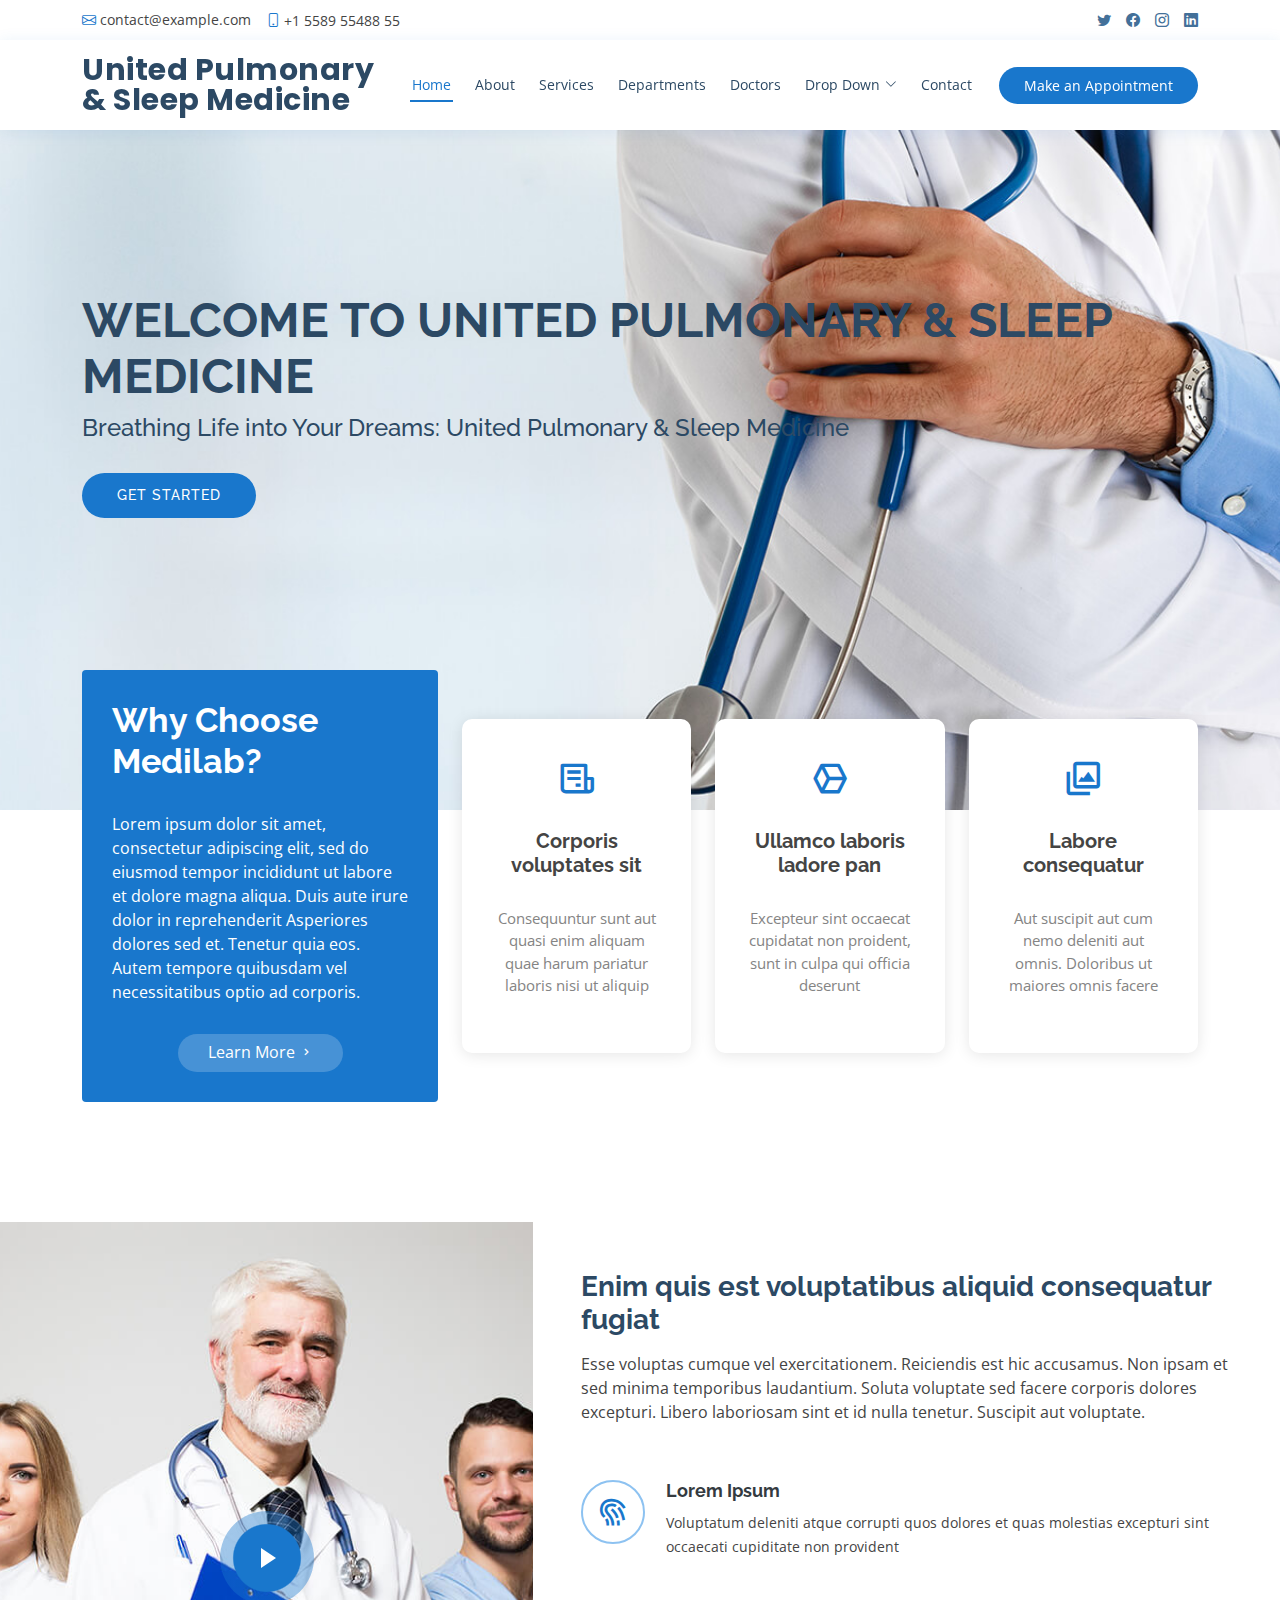
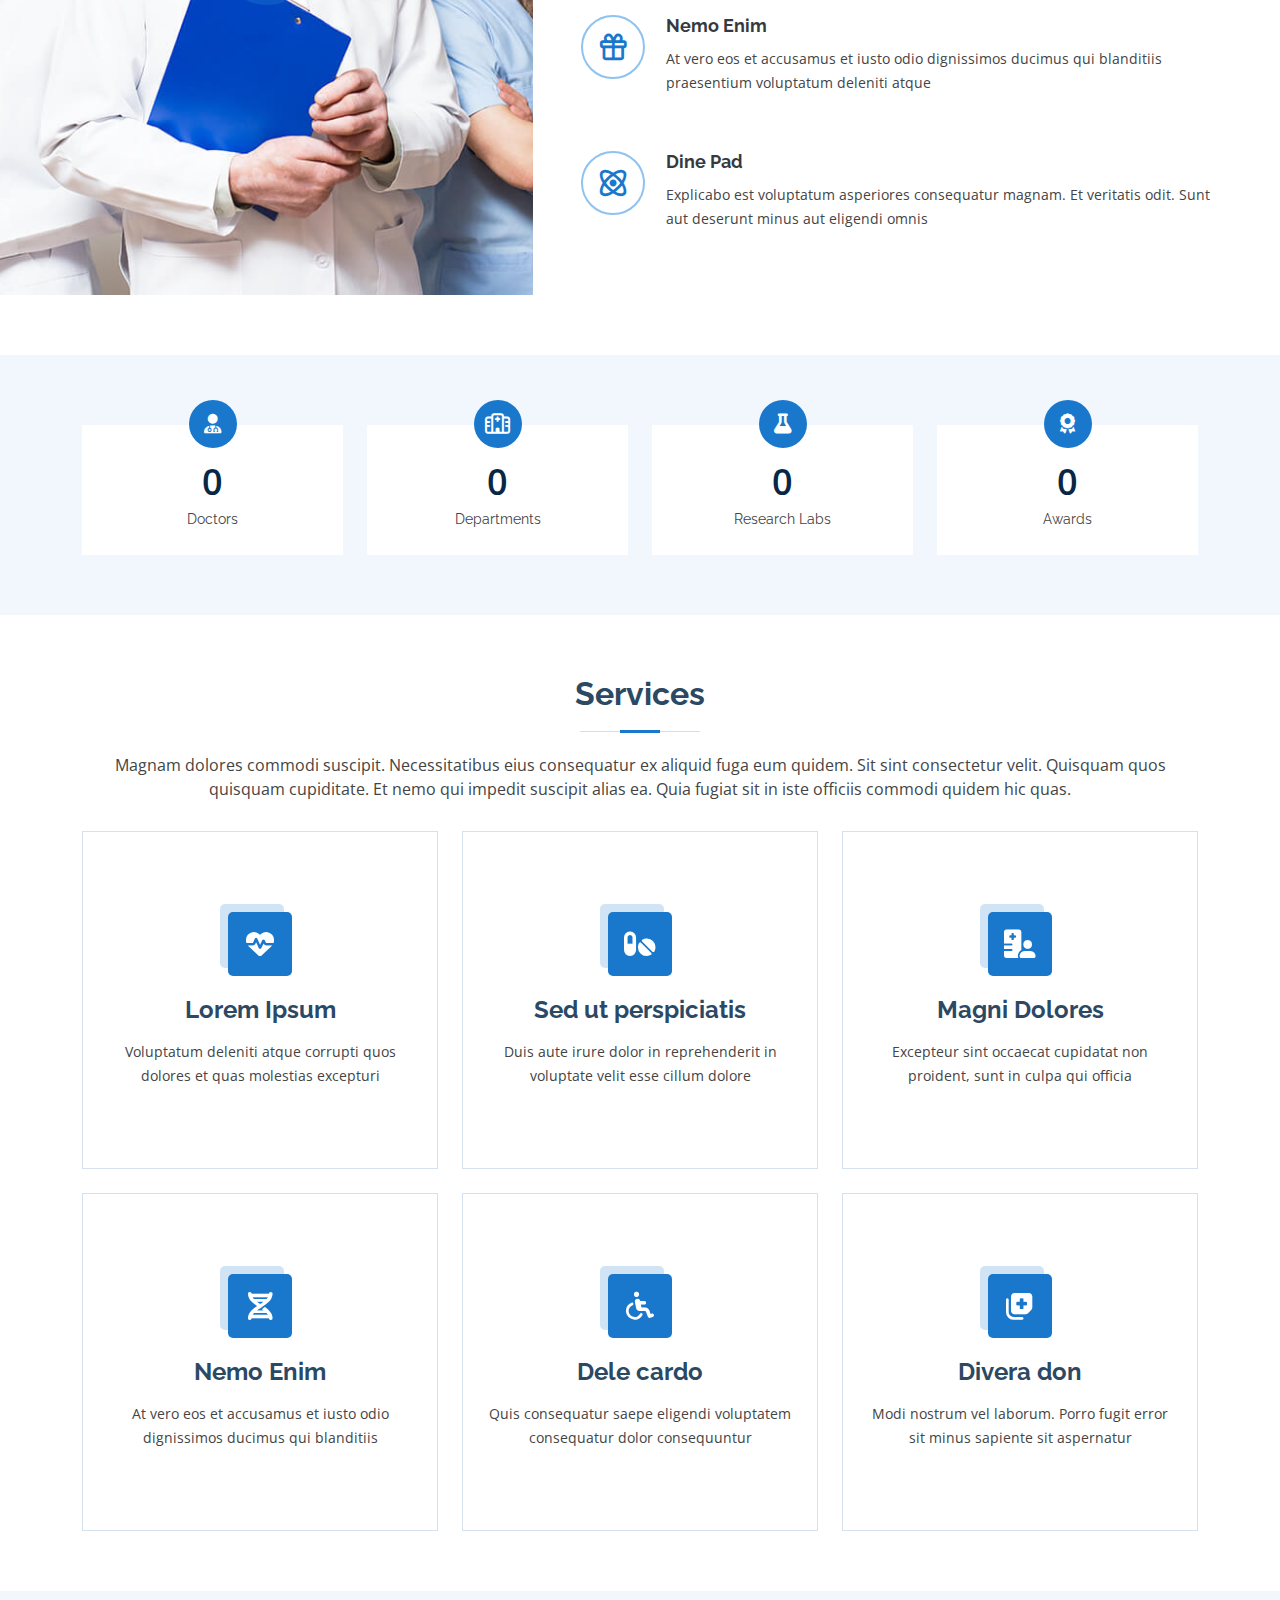
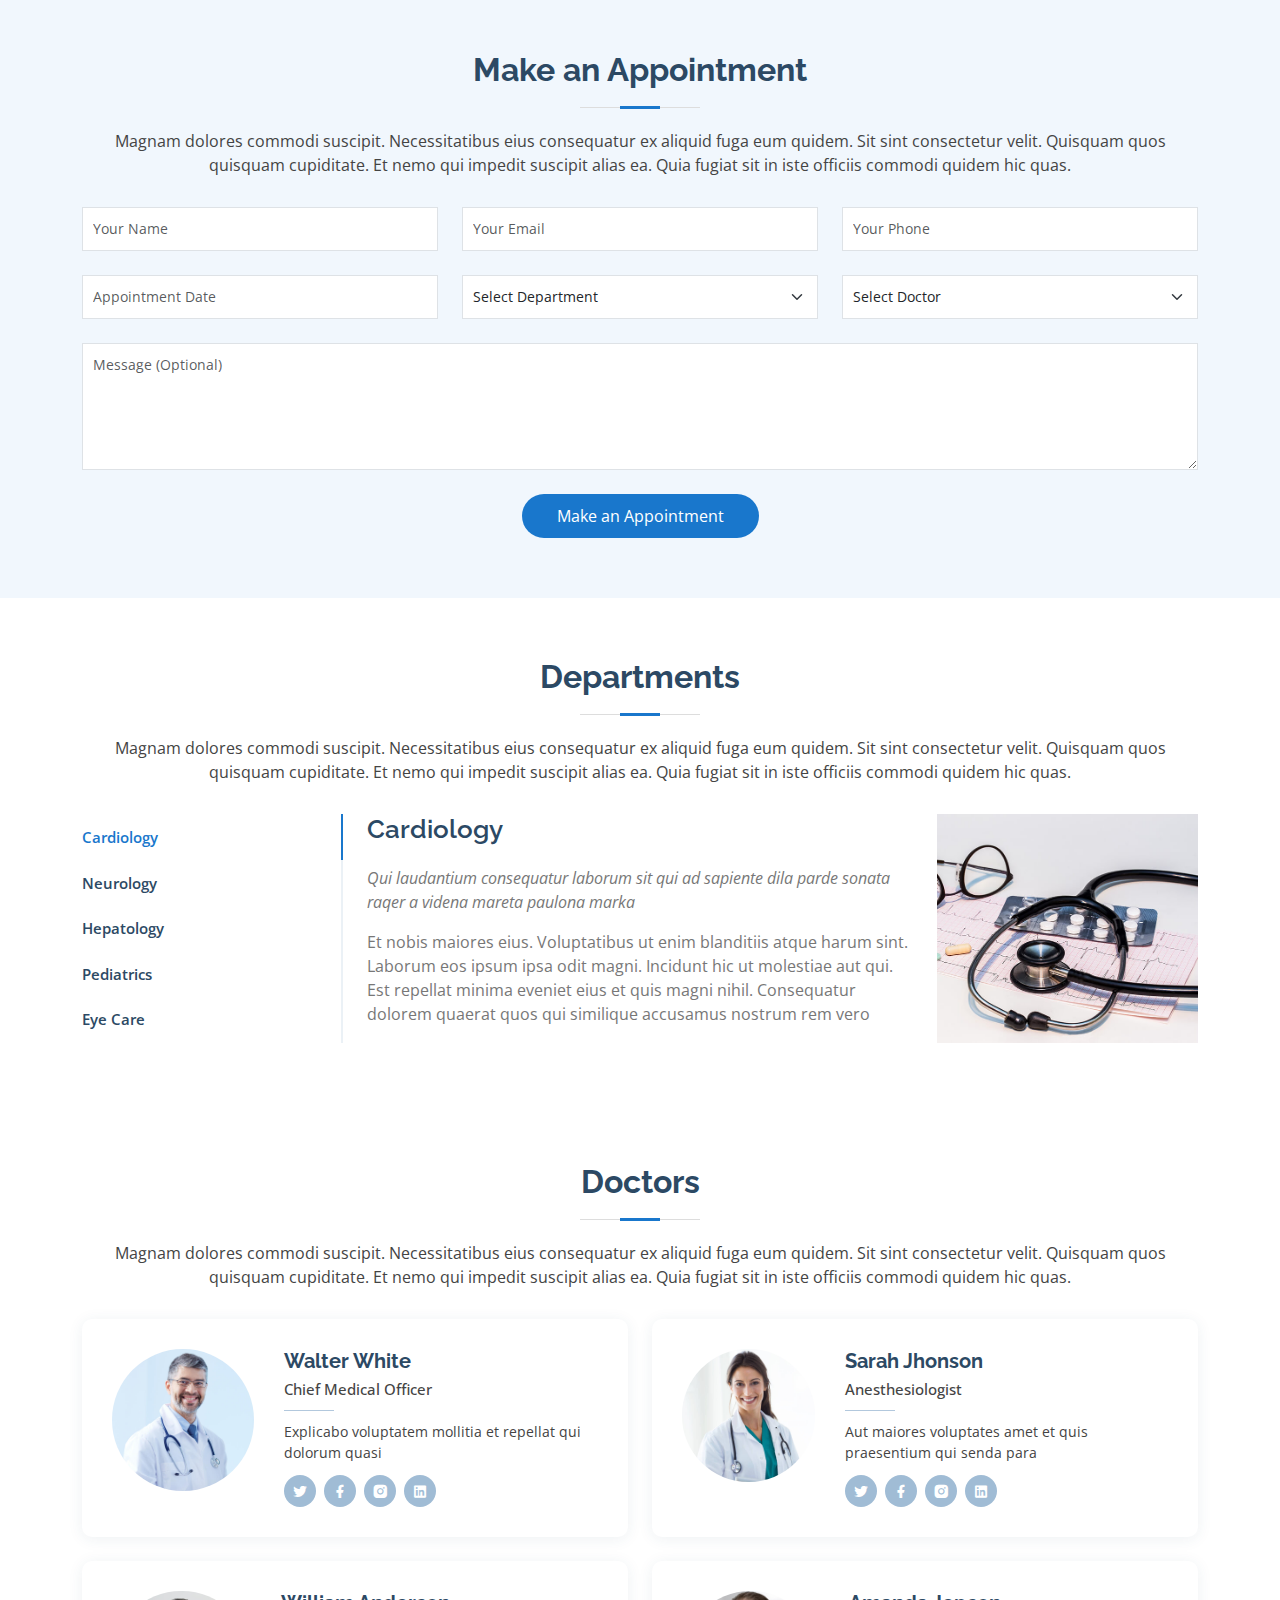
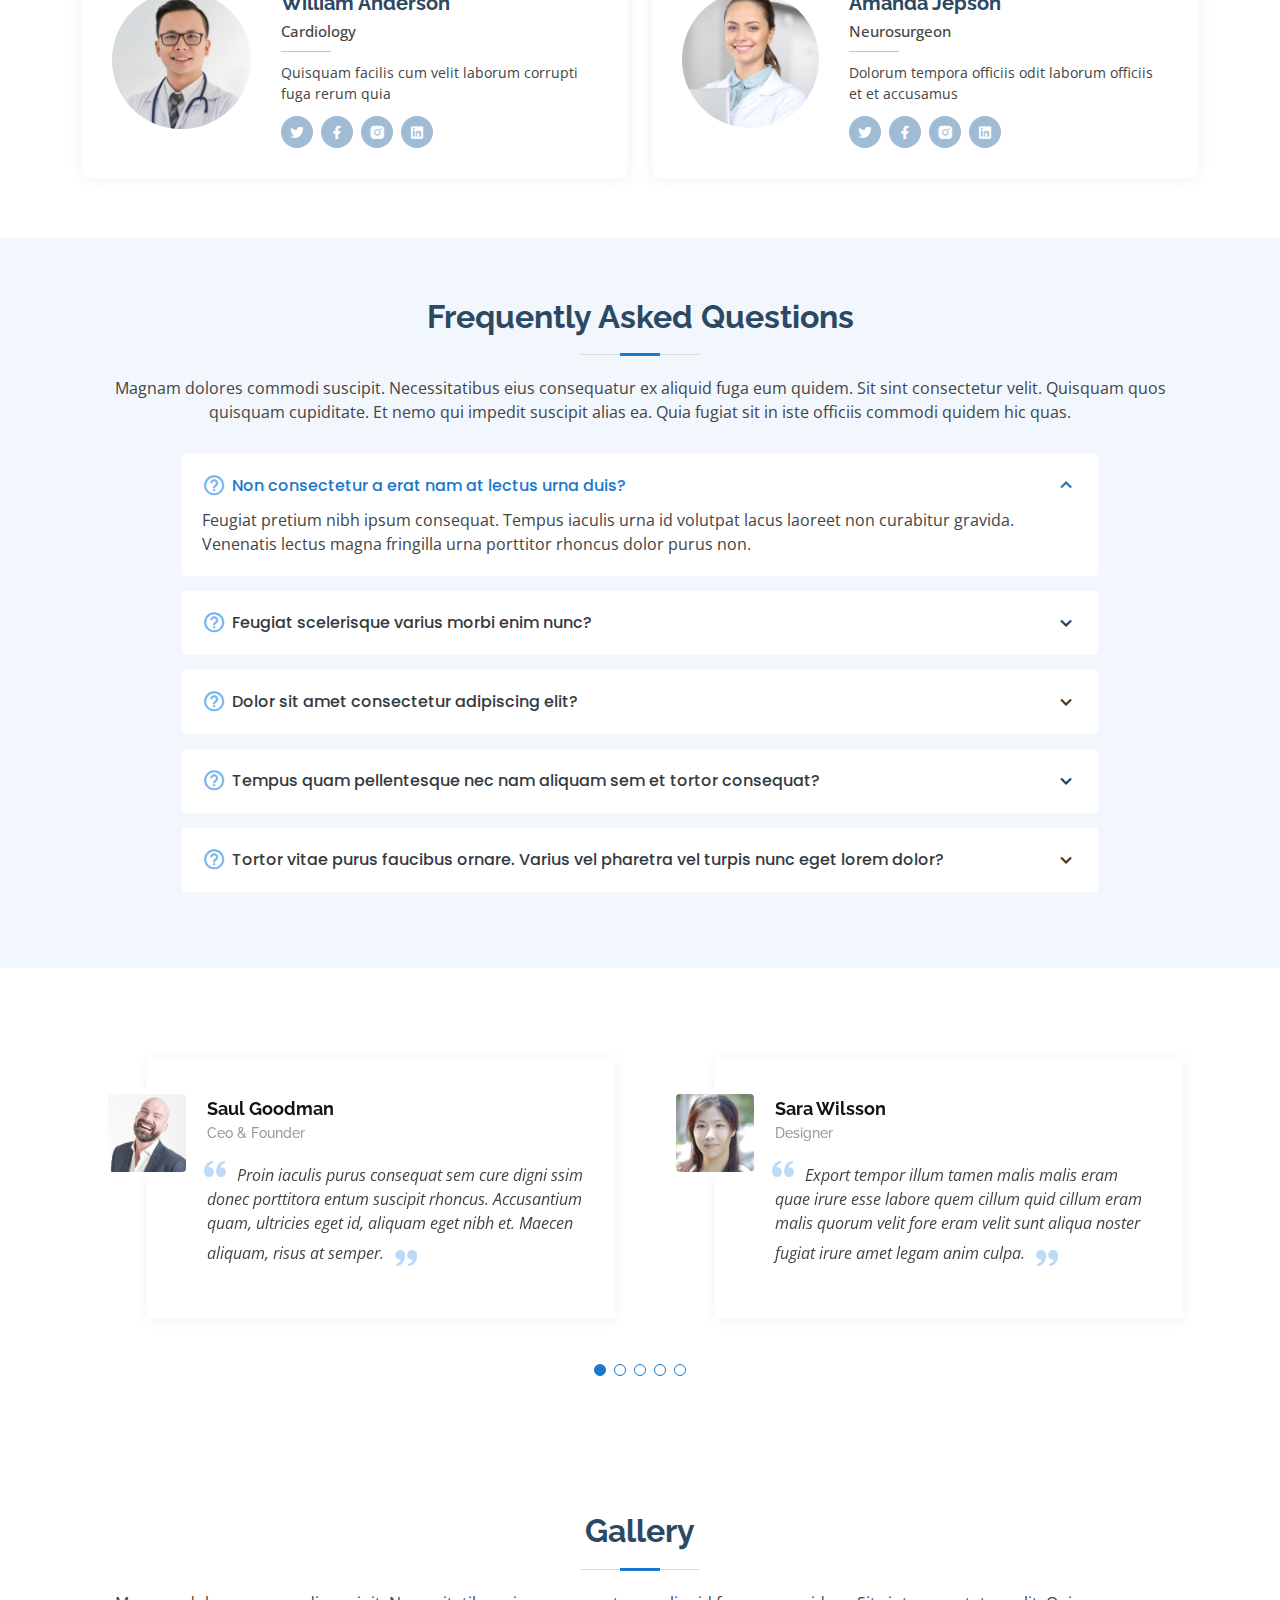
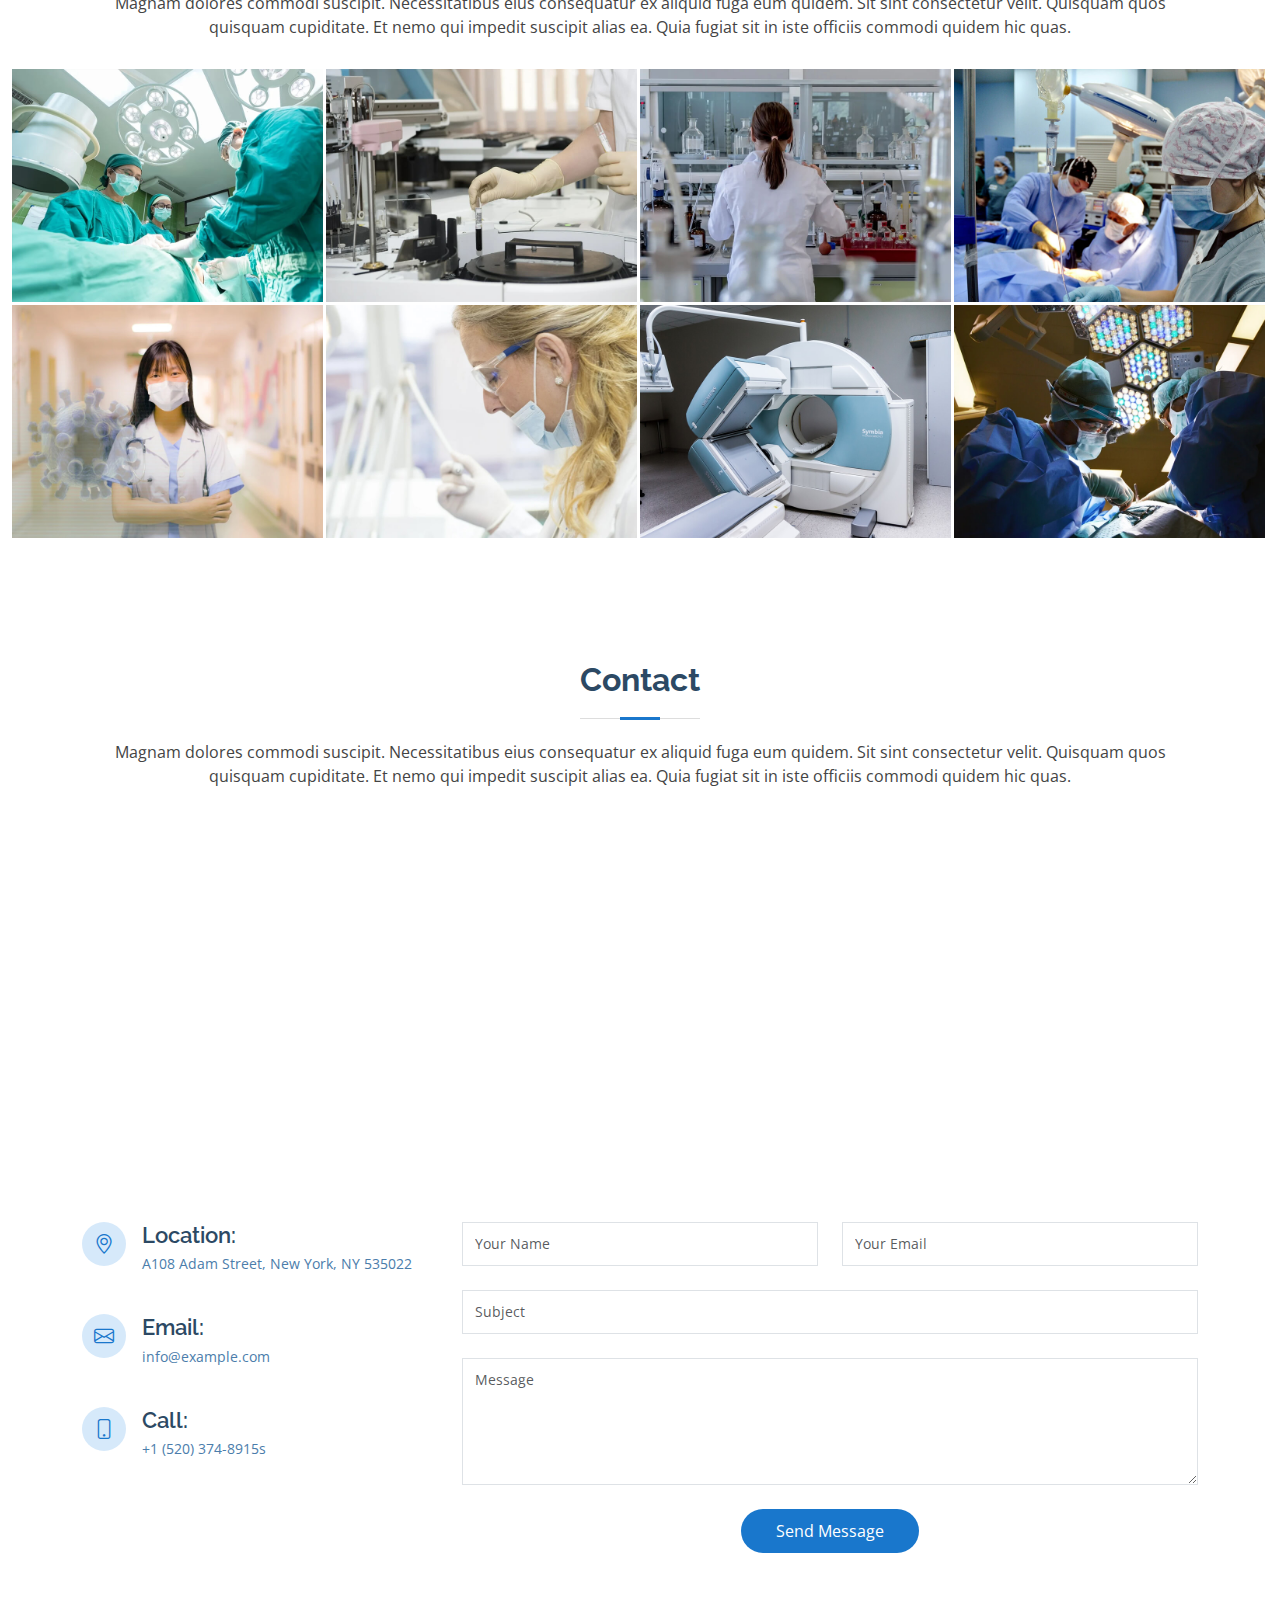
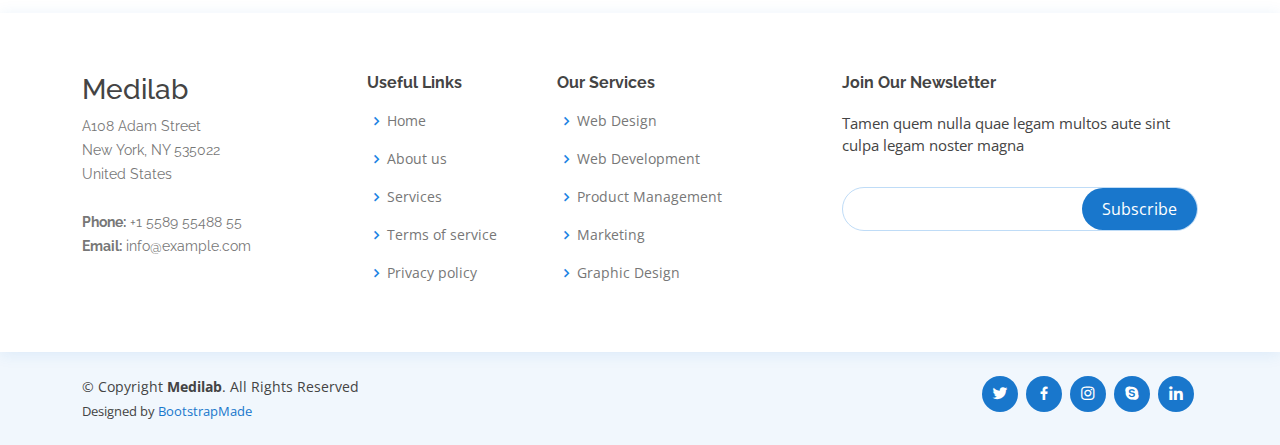
==== index.html @ 6e031cba "Update index.html" ====
<!DOCTYPE html>
<html lang="en">

<head>
  <meta charset="utf-8">
  <meta content="width=device-width, initial-scale=1.0" name="viewport">

  <title>Medilab Bootstrap Template - Index</title>
  <meta content="" name="description">
  <meta content="" name="keywords">

  <!-- Favicons -->
  <link href="assets/img/favicon.png" rel="icon">
  <link href="assets/img/apple-touch-icon.png" rel="apple-touch-icon">

  <!-- Google Fonts -->
  <link href="https://fonts.googleapis.com/css?family=Open+Sans:300,300i,400,400i,600,600i,700,700i|Raleway:300,300i,400,400i,500,500i,600,600i,700,700i|Poppins:300,300i,400,400i,500,500i,600,600i,700,700i" rel="stylesheet">

  <!-- Vendor CSS Files -->
  <link href="assets/vendor/fontawesome-free/css/all.min.css" rel="stylesheet">
  <link href="assets/vendor/animate.css/animate.min.css" rel="stylesheet">
  <link href="assets/vendor/bootstrap/css/bootstrap.min.css" rel="stylesheet">
  <link href="assets/vendor/bootstrap-icons/bootstrap-icons.css" rel="stylesheet">
  <link href="assets/vendor/boxicons/css/boxicons.min.css" rel="stylesheet">
  <link href="assets/vendor/glightbox/css/glightbox.min.css" rel="stylesheet">
  <link href="assets/vendor/remixicon/remixicon.css" rel="stylesheet">
  <link href="assets/vendor/swiper/swiper-bundle.min.css" rel="stylesheet">

  <!-- Template Main CSS File -->
  <link href="assets/css/style.css" rel="stylesheet">

  <!-- =======================================================
  * Template Name: Medilab
  * Updated: Jun 23 2023 with Bootstrap v5.3.0
  * Template URL: https://bootstrapmade.com/medilab-free-medical-bootstrap-theme/
  * Author: BootstrapMade.com
  * License: https://bootstrapmade.com/license/
  ======================================================== -->
</head>

<body>

  <!-- ======= Top Bar ======= -->
  <div id="topbar" class="d-flex align-items-center fixed-top">
    <div class="container d-flex justify-content-between">
      <div class="contact-info d-flex align-items-center">
        <i class="bi bi-envelope"></i> <a href="mailto:contact@example.com">contact@example.com</a>
        <i class="bi bi-phone"></i> +1 5589 55488 55
      </div>
      <div class="d-none d-lg-flex social-links align-items-center">
        <a href="#" class="twitter"><i class="bi bi-twitter"></i></a>
        <a href="#" class="facebook"><i class="bi bi-facebook"></i></a>
        <a href="#" class="instagram"><i class="bi bi-instagram"></i></a>
        <a href="#" class="linkedin"><i class="bi bi-linkedin"></i></i></a>
      </div>
    </div>
  </div>

  <!-- ======= Header ======= -->
  <header id="header" class="fixed-top">
    <div class="container d-flex align-items-center">

      <h1 class="logo me-auto"><a href="index.html">United Pulmonary & Sleep Medicine</a></h1>
      <!-- Uncomment below if you prefer to use an image logo -->
      <!-- <a href="index.html" class="logo me-auto"><img src="assets/img/logo.png" alt="" class="img-fluid"></a>-->

      <nav id="navbar" class="navbar order-last order-lg-0">
        <ul>
          <li><a class="nav-link scrollto active" href="#hero">Home</a></li>
          <li><a class="nav-link scrollto" href="#about">About</a></li>
          <li><a class="nav-link scrollto" href="#services">Services</a></li>
          <li><a class="nav-link scrollto" href="#departments">Departments</a></li>
          <li><a class="nav-link scrollto" href="#doctors">Doctors</a></li>
          <li class="dropdown"><a href="#"><span>Drop Down</span> <i class="bi bi-chevron-down"></i></a>
            <ul>
              <li><a href="#">Drop Down 1</a></li>
              <li class="dropdown"><a href="#"><span>Deep Drop Down</span> <i class="bi bi-chevron-right"></i></a>
                <ul>
                  <li><a href="#">Deep Drop Down 1</a></li>
                  <li><a href="#">Deep Drop Down 2</a></li>
                  <li><a href="#">Deep Drop Down 3</a></li>
                  <li><a href="#">Deep Drop Down 4</a></li>
                  <li><a href="#">Deep Drop Down 5</a></li>
                </ul>
              </li>
              <li><a href="#">Drop Down 2</a></li>
              <li><a href="#">Drop Down 3</a></li>
              <li><a href="#">Drop Down 4</a></li>
            </ul>
          </li>
          <li><a class="nav-link scrollto" href="#contact">Contact</a></li>
        </ul>
        <i class="bi bi-list mobile-nav-toggle"></i>
      </nav><!-- .navbar -->

      <a href="#appointment" class="appointment-btn scrollto"><span class="d-none d-md-inline">Make an</span> Appointment</a>

    </div>
  </header><!-- End Header -->

  <!-- ======= Hero Section ======= -->
  <section id="hero" class="d-flex align-items-center">
    <div class="container">
      <h1>Welcome to United Pulmonary & Sleep Medicine</h1>
      <h2>Breathing Life into Your Dreams: United Pulmonary & Sleep Medicine</h2>
      <a href="#about" class="btn-get-started scrollto">Get Started</a>
    </div>
  </section><!-- End Hero -->

  <main id="main">

    <!-- ======= Why Us Section ======= -->
    <section id="why-us" class="why-us">
      <div class="container">

        <div class="row">
          <div class="col-lg-4 d-flex align-items-stretch">
            <div class="content">
              <h3>Why Choose Medilab?</h3>
              <p>
                Lorem ipsum dolor sit amet, consectetur adipiscing elit, sed do eiusmod tempor incididunt ut labore et dolore magna aliqua. Duis aute irure dolor in reprehenderit
                Asperiores dolores sed et. Tenetur quia eos. Autem tempore quibusdam vel necessitatibus optio ad corporis.
              </p>
              <div class="text-center">
                <a href="#" class="more-btn">Learn More <i class="bx bx-chevron-right"></i></a>
              </div>
            </div>
          </div>
          <div class="col-lg-8 d-flex align-items-stretch">
            <div class="icon-boxes d-flex flex-column justify-content-center">
              <div class="row">
                <div class="col-xl-4 d-flex align-items-stretch">
                  <div class="icon-box mt-4 mt-xl-0">
                    <i class="bx bx-receipt"></i>
                    <h4>Corporis voluptates sit</h4>
                    <p>Consequuntur sunt aut quasi enim aliquam quae harum pariatur laboris nisi ut aliquip</p>
                  </div>
                </div>
                <div class="col-xl-4 d-flex align-items-stretch">
                  <div class="icon-box mt-4 mt-xl-0">
                    <i class="bx bx-cube-alt"></i>
                    <h4>Ullamco laboris ladore pan</h4>
                    <p>Excepteur sint occaecat cupidatat non proident, sunt in culpa qui officia deserunt</p>
                  </div>
                </div>
                <div class="col-xl-4 d-flex align-items-stretch">
                  <div class="icon-box mt-4 mt-xl-0">
                    <i class="bx bx-images"></i>
                    <h4>Labore consequatur</h4>
                    <p>Aut suscipit aut cum nemo deleniti aut omnis. Doloribus ut maiores omnis facere</p>
                  </div>
                </div>
              </div>
            </div><!-- End .content-->
          </div>
        </div>

      </div>
    </section><!-- End Why Us Section -->

    <!-- ======= About Section ======= -->
    <section id="about" class="about">
      <div class="container-fluid">

        <div class="row">
          <div class="col-xl-5 col-lg-6 video-box d-flex justify-content-center align-items-stretch position-relative">
            <a href="https://www.youtube.com/watch?v=jDDaplaOz7Q" class="glightbox play-btn mb-4"></a>
          </div>

          <div class="col-xl-7 col-lg-6 icon-boxes d-flex flex-column align-items-stretch justify-content-center py-5 px-lg-5">
            <h3>Enim quis est voluptatibus aliquid consequatur fugiat</h3>
            <p>Esse voluptas cumque vel exercitationem. Reiciendis est hic accusamus. Non ipsam et sed minima temporibus laudantium. Soluta voluptate sed facere corporis dolores excepturi. Libero laboriosam sint et id nulla tenetur. Suscipit aut voluptate.</p>

            <div class="icon-box">
              <div class="icon"><i class="bx bx-fingerprint"></i></div>
              <h4 class="title"><a href="">Lorem Ipsum</a></h4>
              <p class="description">Voluptatum deleniti atque corrupti quos dolores et quas molestias excepturi sint occaecati cupiditate non provident</p>
            </div>

            <div class="icon-box">
              <div class="icon"><i class="bx bx-gift"></i></div>
              <h4 class="title"><a href="">Nemo Enim</a></h4>
              <p class="description">At vero eos et accusamus et iusto odio dignissimos ducimus qui blanditiis praesentium voluptatum deleniti atque</p>
            </div>

            <div class="icon-box">
              <div class="icon"><i class="bx bx-atom"></i></div>
              <h4 class="title"><a href="">Dine Pad</a></h4>
              <p class="description">Explicabo est voluptatum asperiores consequatur magnam. Et veritatis odit. Sunt aut deserunt minus aut eligendi omnis</p>
            </div>

          </div>
        </div>

      </div>
    </section><!-- End About Section -->

    <!-- ======= Counts Section ======= -->
    <section id="counts" class="counts">
      <div class="container">

        <div class="row">

          <div class="col-lg-3 col-md-6">
            <div class="count-box">
              <i class="fas fa-user-md"></i>
              <span data-purecounter-start="0" data-purecounter-end="85" data-purecounter-duration="1" class="purecounter"></span>
              <p>Doctors</p>
            </div>
          </div>

          <div class="col-lg-3 col-md-6 mt-5 mt-md-0">
            <div class="count-box">
              <i class="far fa-hospital"></i>
              <span data-purecounter-start="0" data-purecounter-end="18" data-purecounter-duration="1" class="purecounter"></span>
              <p>Departments</p>
            </div>
          </div>

          <div class="col-lg-3 col-md-6 mt-5 mt-lg-0">
            <div class="count-box">
              <i class="fas fa-flask"></i>
              <span data-purecounter-start="0" data-purecounter-end="12" data-purecounter-duration="1" class="purecounter"></span>
              <p>Research Labs</p>
            </div>
          </div>

          <div class="col-lg-3 col-md-6 mt-5 mt-lg-0">
            <div class="count-box">
              <i class="fas fa-award"></i>
              <span data-purecounter-start="0" data-purecounter-end="150" data-purecounter-duration="1" class="purecounter"></span>
              <p>Awards</p>
            </div>
          </div>

        </div>

      </div>
    </section><!-- End Counts Section -->

    <!-- ======= Services Section ======= -->
    <section id="services" class="services">
      <div class="container">

        <div class="section-title">
          <h2>Services</h2>
          <p>Magnam dolores commodi suscipit. Necessitatibus eius consequatur ex aliquid fuga eum quidem. Sit sint consectetur velit. Quisquam quos quisquam cupiditate. Et nemo qui impedit suscipit alias ea. Quia fugiat sit in iste officiis commodi quidem hic quas.</p>
        </div>

        <div class="row">
          <div class="col-lg-4 col-md-6 d-flex align-items-stretch">
            <div class="icon-box">
              <div class="icon"><i class="fas fa-heartbeat"></i></div>
              <h4><a href="">Lorem Ipsum</a></h4>
              <p>Voluptatum deleniti atque corrupti quos dolores et quas molestias excepturi</p>
            </div>
          </div>

          <div class="col-lg-4 col-md-6 d-flex align-items-stretch mt-4 mt-md-0">
            <div class="icon-box">
              <div class="icon"><i class="fas fa-pills"></i></div>
              <h4><a href="">Sed ut perspiciatis</a></h4>
              <p>Duis aute irure dolor in reprehenderit in voluptate velit esse cillum dolore</p>
            </div>
          </div>

          <div class="col-lg-4 col-md-6 d-flex align-items-stretch mt-4 mt-lg-0">
            <div class="icon-box">
              <div class="icon"><i class="fas fa-hospital-user"></i></div>
              <h4><a href="">Magni Dolores</a></h4>
              <p>Excepteur sint occaecat cupidatat non proident, sunt in culpa qui officia</p>
            </div>
          </div>

          <div class="col-lg-4 col-md-6 d-flex align-items-stretch mt-4">
            <div class="icon-box">
              <div class="icon"><i class="fas fa-dna"></i></div>
              <h4><a href="">Nemo Enim</a></h4>
              <p>At vero eos et accusamus et iusto odio dignissimos ducimus qui blanditiis</p>
            </div>
          </div>

          <div class="col-lg-4 col-md-6 d-flex align-items-stretch mt-4">
            <div class="icon-box">
              <div class="icon"><i class="fas fa-wheelchair"></i></div>
              <h4><a href="">Dele cardo</a></h4>
              <p>Quis consequatur saepe eligendi voluptatem consequatur dolor consequuntur</p>
            </div>
          </div>

          <div class="col-lg-4 col-md-6 d-flex align-items-stretch mt-4">
            <div class="icon-box">
              <div class="icon"><i class="fas fa-notes-medical"></i></div>
              <h4><a href="">Divera don</a></h4>
              <p>Modi nostrum vel laborum. Porro fugit error sit minus sapiente sit aspernatur</p>
            </div>
          </div>

        </div>

      </div>
    </section><!-- End Services Section -->

    <!-- ======= Appointment Section ======= -->
    <section id="appointment" class="appointment section-bg">
      <div class="container">

        <div class="section-title">
          <h2>Make an Appointment</h2>
          <p>Magnam dolores commodi suscipit. Necessitatibus eius consequatur ex aliquid fuga eum quidem. Sit sint consectetur velit. Quisquam quos quisquam cupiditate. Et nemo qui impedit suscipit alias ea. Quia fugiat sit in iste officiis commodi quidem hic quas.</p>
        </div>

        <form action="forms/appointment.php" method="post" role="form" class="php-email-form">
          <div class="row">
            <div class="col-md-4 form-group">
              <input type="text" name="name" class="form-control" id="name" placeholder="Your Name" data-rule="minlen:4" data-msg="Please enter at least 4 chars">
              <div class="validate"></div>
            </div>
            <div class="col-md-4 form-group mt-3 mt-md-0">
              <input type="email" class="form-control" name="email" id="email" placeholder="Your Email" data-rule="email" data-msg="Please enter a valid email">
              <div class="validate"></div>
            </div>
            <div class="col-md-4 form-group mt-3 mt-md-0">
              <input type="tel" class="form-control" name="phone" id="phone" placeholder="Your Phone" data-rule="minlen:4" data-msg="Please enter at least 4 chars">
              <div class="validate"></div>
            </div>
          </div>
          <div class="row">
            <div class="col-md-4 form-group mt-3">
              <input type="datetime" name="date" class="form-control datepicker" id="date" placeholder="Appointment Date" data-rule="minlen:4" data-msg="Please enter at least 4 chars">
              <div class="validate"></div>
            </div>
            <div class="col-md-4 form-group mt-3">
              <select name="department" id="department" class="form-select">
                <option value="">Select Department</option>
                <option value="Department 1">Department 1</option>
                <option value="Department 2">Department 2</option>
                <option value="Department 3">Department 3</option>
              </select>
              <div class="validate"></div>
            </div>
            <div class="col-md-4 form-group mt-3">
              <select name="doctor" id="doctor" class="form-select">
                <option value="">Select Doctor</option>
                <option value="Doctor 1">Doctor 1</option>
                <option value="Doctor 2">Doctor 2</option>
                <option value="Doctor 3">Doctor 3</option>
              </select>
              <div class="validate"></div>
            </div>
          </div>

          <div class="form-group mt-3">
            <textarea class="form-control" name="message" rows="5" placeholder="Message (Optional)"></textarea>
            <div class="validate"></div>
          </div>
          <div class="mb-3">
            <div class="loading">Loading</div>
            <div class="error-message"></div>
            <div class="sent-message">Your appointment request has been sent successfully. Thank you!</div>
          </div>
          <div class="text-center"><button type="submit">Make an Appointment</button></div>
        </form>

      </div>
    </section><!-- End Appointment Section -->

    <!-- ======= Departments Section ======= -->
    <section id="departments" class="departments">
      <div class="container">

        <div class="section-title">
          <h2>Departments</h2>
          <p>Magnam dolores commodi suscipit. Necessitatibus eius consequatur ex aliquid fuga eum quidem. Sit sint consectetur velit. Quisquam quos quisquam cupiditate. Et nemo qui impedit suscipit alias ea. Quia fugiat sit in iste officiis commodi quidem hic quas.</p>
        </div>

        <div class="row gy-4">
          <div class="col-lg-3">
            <ul class="nav nav-tabs flex-column">
              <li class="nav-item">
                <a class="nav-link active show" data-bs-toggle="tab" href="#tab-1">Cardiology</a>
              </li>
              <li class="nav-item">
                <a class="nav-link" data-bs-toggle="tab" href="#tab-2">Neurology</a>
              </li>
              <li class="nav-item">
                <a class="nav-link" data-bs-toggle="tab" href="#tab-3">Hepatology</a>
              </li>
              <li class="nav-item">
                <a class="nav-link" data-bs-toggle="tab" href="#tab-4">Pediatrics</a>
              </li>
              <li class="nav-item">
                <a class="nav-link" data-bs-toggle="tab" href="#tab-5">Eye Care</a>
              </li>
            </ul>
          </div>
          <div class="col-lg-9">
            <div class="tab-content">
              <div class="tab-pane active show" id="tab-1">
                <div class="row gy-4">
                  <div class="col-lg-8 details order-2 order-lg-1">
                    <h3>Cardiology</h3>
                    <p class="fst-italic">Qui laudantium consequatur laborum sit qui ad sapiente dila parde sonata raqer a videna mareta paulona marka</p>
                    <p>Et nobis maiores eius. Voluptatibus ut enim blanditiis atque harum sint. Laborum eos ipsum ipsa odit magni. Incidunt hic ut molestiae aut qui. Est repellat minima eveniet eius et quis magni nihil. Consequatur dolorem quaerat quos qui similique accusamus nostrum rem vero</p>
                  </div>
                  <div class="col-lg-4 text-center order-1 order-lg-2">
                    <img src="assets/img/departments-1.jpg" alt="" class="img-fluid">
                  </div>
                </div>
              </div>
              <div class="tab-pane" id="tab-2">
                <div class="row gy-4">
                  <div class="col-lg-8 details order-2 order-lg-1">
                    <h3>Et blanditiis nemo veritatis excepturi</h3>
                    <p class="fst-italic">Qui laudantium consequatur laborum sit qui ad sapiente dila parde sonata raqer a videna mareta paulona marka</p>
                    <p>Ea ipsum voluptatem consequatur quis est. Illum error ullam omnis quia et reiciendis sunt sunt est. Non aliquid repellendus itaque accusamus eius et velit ipsa voluptates. Optio nesciunt eaque beatae accusamus lerode pakto madirna desera vafle de nideran pal</p>
                  </div>
                  <div class="col-lg-4 text-center order-1 order-lg-2">
                    <img src="assets/img/departments-2.jpg" alt="" class="img-fluid">
                  </div>
                </div>
              </div>
              <div class="tab-pane" id="tab-3">
                <div class="row gy-4">
                  <div class="col-lg-8 details order-2 order-lg-1">
                    <h3>Impedit facilis occaecati odio neque aperiam sit</h3>
                    <p class="fst-italic">Eos voluptatibus quo. Odio similique illum id quidem non enim fuga. Qui natus non sunt dicta dolor et. In asperiores velit quaerat perferendis aut</p>
                    <p>Iure officiis odit rerum. Harum sequi eum illum corrupti culpa veritatis quisquam. Neque necessitatibus illo rerum eum ut. Commodi ipsam minima molestiae sed laboriosam a iste odio. Earum odit nesciunt fugiat sit ullam. Soluta et harum voluptatem optio quae</p>
                  </div>
                  <div class="col-lg-4 text-center order-1 order-lg-2">
                    <img src="assets/img/departments-3.jpg" alt="" class="img-fluid">
                  </div>
                </div>
              </div>
              <div class="tab-pane" id="tab-4">
                <div class="row gy-4">
                  <div class="col-lg-8 details order-2 order-lg-1">
                    <h3>Fuga dolores inventore laboriosam ut est accusamus laboriosam dolore</h3>
                    <p class="fst-italic">Totam aperiam accusamus. Repellat consequuntur iure voluptas iure porro quis delectus</p>
                    <p>Eaque consequuntur consequuntur libero expedita in voluptas. Nostrum ipsam necessitatibus aliquam fugiat debitis quis velit. Eum ex maxime error in consequatur corporis atque. Eligendi asperiores sed qui veritatis aperiam quia a laborum inventore</p>
                  </div>
                  <div class="col-lg-4 text-center order-1 order-lg-2">
                    <img src="assets/img/departments-4.jpg" alt="" class="img-fluid">
                  </div>
                </div>
              </div>
              <div class="tab-pane" id="tab-5">
                <div class="row gy-4">
                  <div class="col-lg-8 details order-2 order-lg-1">
                    <h3>Est eveniet ipsam sindera pad rone matrelat sando reda</h3>
                    <p class="fst-italic">Omnis blanditiis saepe eos autem qui sunt debitis porro quia.</p>
                    <p>Exercitationem nostrum omnis. Ut reiciendis repudiandae minus. Omnis recusandae ut non quam ut quod eius qui. Ipsum quia odit vero atque qui quibusdam amet. Occaecati sed est sint aut vitae molestiae voluptate vel</p>
                  </div>
                  <div class="col-lg-4 text-center order-1 order-lg-2">
                    <img src="assets/img/departments-5.jpg" alt="" class="img-fluid">
                  </div>
                </div>
              </div>
            </div>
          </div>
        </div>

      </div>
    </section><!-- End Departments Section -->

    <!-- ======= Doctors Section ======= -->
    <section id="doctors" class="doctors">
      <div class="container">

        <div class="section-title">
          <h2>Doctors</h2>
          <p>Magnam dolores commodi suscipit. Necessitatibus eius consequatur ex aliquid fuga eum quidem. Sit sint consectetur velit. Quisquam quos quisquam cupiditate. Et nemo qui impedit suscipit alias ea. Quia fugiat sit in iste officiis commodi quidem hic quas.</p>
        </div>

        <div class="row">

          <div class="col-lg-6">
            <div class="member d-flex align-items-start">
              <div class="pic"><img src="assets/img/doctors/doctors-1.jpg" class="img-fluid" alt=""></div>
              <div class="member-info">
                <h4>Walter White</h4>
                <span>Chief Medical Officer</span>
                <p>Explicabo voluptatem mollitia et repellat qui dolorum quasi</p>
                <div class="social">
                  <a href=""><i class="ri-twitter-fill"></i></a>
                  <a href=""><i class="ri-facebook-fill"></i></a>
                  <a href=""><i class="ri-instagram-fill"></i></a>
                  <a href=""> <i class="ri-linkedin-box-fill"></i> </a>
                </div>
              </div>
            </div>
          </div>

          <div class="col-lg-6 mt-4 mt-lg-0">
            <div class="member d-flex align-items-start">
              <div class="pic"><img src="assets/img/doctors/doctors-2.jpg" class="img-fluid" alt=""></div>
              <div class="member-info">
                <h4>Sarah Jhonson</h4>
                <span>Anesthesiologist</span>
                <p>Aut maiores voluptates amet et quis praesentium qui senda para</p>
                <div class="social">
                  <a href=""><i class="ri-twitter-fill"></i></a>
                  <a href=""><i class="ri-facebook-fill"></i></a>
                  <a href=""><i class="ri-instagram-fill"></i></a>
                  <a href=""> <i class="ri-linkedin-box-fill"></i> </a>
                </div>
              </div>
            </div>
          </div>

          <div class="col-lg-6 mt-4">
            <div class="member d-flex align-items-start">
              <div class="pic"><img src="assets/img/doctors/doctors-3.jpg" class="img-fluid" alt=""></div>
              <div class="member-info">
                <h4>William Anderson</h4>
                <span>Cardiology</span>
                <p>Quisquam facilis cum velit laborum corrupti fuga rerum quia</p>
                <div class="social">
                  <a href=""><i class="ri-twitter-fill"></i></a>
                  <a href=""><i class="ri-facebook-fill"></i></a>
                  <a href=""><i class="ri-instagram-fill"></i></a>
                  <a href=""> <i class="ri-linkedin-box-fill"></i> </a>
                </div>
              </div>
            </div>
          </div>

          <div class="col-lg-6 mt-4">
            <div class="member d-flex align-items-start">
              <div class="pic"><img src="assets/img/doctors/doctors-4.jpg" class="img-fluid" alt=""></div>
              <div class="member-info">
                <h4>Amanda Jepson</h4>
                <span>Neurosurgeon</span>
                <p>Dolorum tempora officiis odit laborum officiis et et accusamus</p>
                <div class="social">
                  <a href=""><i class="ri-twitter-fill"></i></a>
                  <a href=""><i class="ri-facebook-fill"></i></a>
                  <a href=""><i class="ri-instagram-fill"></i></a>
                  <a href=""> <i class="ri-linkedin-box-fill"></i> </a>
                </div>
              </div>
            </div>
          </div>

        </div>

      </div>
    </section><!-- End Doctors Section -->

    <!-- ======= Frequently Asked Questions Section ======= -->
    <section id="faq" class="faq section-bg">
      <div class="container">

        <div class="section-title">
          <h2>Frequently Asked Questions</h2>
          <p>Magnam dolores commodi suscipit. Necessitatibus eius consequatur ex aliquid fuga eum quidem. Sit sint consectetur velit. Quisquam quos quisquam cupiditate. Et nemo qui impedit suscipit alias ea. Quia fugiat sit in iste officiis commodi quidem hic quas.</p>
        </div>

        <div class="faq-list">
          <ul>
            <li data-aos="fade-up">
              <i class="bx bx-help-circle icon-help"></i> <a data-bs-toggle="collapse" class="collapse" data-bs-target="#faq-list-1">Non consectetur a erat nam at lectus urna duis? <i class="bx bx-chevron-down icon-show"></i><i class="bx bx-chevron-up icon-close"></i></a>
              <div id="faq-list-1" class="collapse show" data-bs-parent=".faq-list">
                <p>
                  Feugiat pretium nibh ipsum consequat. Tempus iaculis urna id volutpat lacus laoreet non curabitur gravida. Venenatis lectus magna fringilla urna porttitor rhoncus dolor purus non.
                </p>
              </div>
            </li>

            <li data-aos="fade-up" data-aos-delay="100">
              <i class="bx bx-help-circle icon-help"></i> <a data-bs-toggle="collapse" data-bs-target="#faq-list-2" class="collapsed">Feugiat scelerisque varius morbi enim nunc? <i class="bx bx-chevron-down icon-show"></i><i class="bx bx-chevron-up icon-close"></i></a>
              <div id="faq-list-2" class="collapse" data-bs-parent=".faq-list">
                <p>
                  Dolor sit amet consectetur adipiscing elit pellentesque habitant morbi. Id interdum velit laoreet id donec ultrices. Fringilla phasellus faucibus scelerisque eleifend donec pretium. Est pellentesque elit ullamcorper dignissim. Mauris ultrices eros in cursus turpis massa tincidunt dui.
                </p>
              </div>
            </li>

            <li data-aos="fade-up" data-aos-delay="200">
              <i class="bx bx-help-circle icon-help"></i> <a data-bs-toggle="collapse" data-bs-target="#faq-list-3" class="collapsed">Dolor sit amet consectetur adipiscing elit? <i class="bx bx-chevron-down icon-show"></i><i class="bx bx-chevron-up icon-close"></i></a>
              <div id="faq-list-3" class="collapse" data-bs-parent=".faq-list">
                <p>
                  Eleifend mi in nulla posuere sollicitudin aliquam ultrices sagittis orci. Faucibus pulvinar elementum integer enim. Sem nulla pharetra diam sit amet nisl suscipit. Rutrum tellus pellentesque eu tincidunt. Lectus urna duis convallis convallis tellus. Urna molestie at elementum eu facilisis sed odio morbi quis
                </p>
              </div>
            </li>

            <li data-aos="fade-up" data-aos-delay="300">
              <i class="bx bx-help-circle icon-help"></i> <a data-bs-toggle="collapse" data-bs-target="#faq-list-4" class="collapsed">Tempus quam pellentesque nec nam aliquam sem et tortor consequat? <i class="bx bx-chevron-down icon-show"></i><i class="bx bx-chevron-up icon-close"></i></a>
              <div id="faq-list-4" class="collapse" data-bs-parent=".faq-list">
                <p>
                  Molestie a iaculis at erat pellentesque adipiscing commodo. Dignissim suspendisse in est ante in. Nunc vel risus commodo viverra maecenas accumsan. Sit amet nisl suscipit adipiscing bibendum est. Purus gravida quis blandit turpis cursus in.
                </p>
              </div>
            </li>

            <li data-aos="fade-up" data-aos-delay="400">
              <i class="bx bx-help-circle icon-help"></i> <a data-bs-toggle="collapse" data-bs-target="#faq-list-5" class="collapsed">Tortor vitae purus faucibus ornare. Varius vel pharetra vel turpis nunc eget lorem dolor? <i class="bx bx-chevron-down icon-show"></i><i class="bx bx-chevron-up icon-close"></i></a>
              <div id="faq-list-5" class="collapse" data-bs-parent=".faq-list">
                <p>
                  Laoreet sit amet cursus sit amet dictum sit amet justo. Mauris vitae ultricies leo integer malesuada nunc vel. Tincidunt eget nullam non nisi est sit amet. Turpis nunc eget lorem dolor sed. Ut venenatis tellus in metus vulputate eu scelerisque.
                </p>
              </div>
            </li>

          </ul>
        </div>

      </div>
    </section><!-- End Frequently Asked Questions Section -->

    <!-- ======= Testimonials Section ======= -->
    <section id="testimonials" class="testimonials">
      <div class="container">

        <div class="testimonials-slider swiper" data-aos="fade-up" data-aos-delay="100">
          <div class="swiper-wrapper">

            <div class="swiper-slide">
              <div class="testimonial-wrap">
                <div class="testimonial-item">
                  <img src="assets/img/testimonials/testimonials-1.jpg" class="testimonial-img" alt="">
                  <h3>Saul Goodman</h3>
                  <h4>Ceo &amp; Founder</h4>
                  <p>
                    <i class="bx bxs-quote-alt-left quote-icon-left"></i>
                    Proin iaculis purus consequat sem cure digni ssim donec porttitora entum suscipit rhoncus. Accusantium quam, ultricies eget id, aliquam eget nibh et. Maecen aliquam, risus at semper.
                    <i class="bx bxs-quote-alt-right quote-icon-right"></i>
                  </p>
                </div>
              </div>
            </div><!-- End testimonial item -->

            <div class="swiper-slide">
              <div class="testimonial-wrap">
                <div class="testimonial-item">
                  <img src="assets/img/testimonials/testimonials-2.jpg" class="testimonial-img" alt="">
                  <h3>Sara Wilsson</h3>
                  <h4>Designer</h4>
                  <p>
                    <i class="bx bxs-quote-alt-left quote-icon-left"></i>
                    Export tempor illum tamen malis malis eram quae irure esse labore quem cillum quid cillum eram malis quorum velit fore eram velit sunt aliqua noster fugiat irure amet legam anim culpa.
                    <i class="bx bxs-quote-alt-right quote-icon-right"></i>
                  </p>
                </div>
              </div>
            </div><!-- End testimonial item -->

            <div class="swiper-slide">
              <div class="testimonial-wrap">
                <div class="testimonial-item">
                  <img src="assets/img/testimonials/testimonials-3.jpg" class="testimonial-img" alt="">
                  <h3>Jena Karlis</h3>
                  <h4>Store Owner</h4>
                  <p>
                    <i class="bx bxs-quote-alt-left quote-icon-left"></i>
                    Enim nisi quem export duis labore cillum quae magna enim sint quorum nulla quem veniam duis minim tempor labore quem eram duis noster aute amet eram fore quis sint minim.
                    <i class="bx bxs-quote-alt-right quote-icon-right"></i>
                  </p>
                </div>
              </div>
            </div><!-- End testimonial item -->

            <div class="swiper-slide">
              <div class="testimonial-wrap">
                <div class="testimonial-item">
                  <img src="assets/img/testimonials/testimonials-4.jpg" class="testimonial-img" alt="">
                  <h3>Matt Brandon</h3>
                  <h4>Freelancer</h4>
                  <p>
                    <i class="bx bxs-quote-alt-left quote-icon-left"></i>
                    Fugiat enim eram quae cillum dolore dolor amet nulla culpa multos export minim fugiat minim velit minim dolor enim duis veniam ipsum anim magna sunt elit fore quem dolore labore illum veniam.
                    <i class="bx bxs-quote-alt-right quote-icon-right"></i>
                  </p>
                </div>
              </div>
            </div><!-- End testimonial item -->

            <div class="swiper-slide">
              <div class="testimonial-wrap">
                <div class="testimonial-item">
                  <img src="assets/img/testimonials/testimonials-5.jpg" class="testimonial-img" alt="">
                  <h3>John Larson</h3>
                  <h4>Entrepreneur</h4>
                  <p>
                    <i class="bx bxs-quote-alt-left quote-icon-left"></i>
                    Quis quorum aliqua sint quem legam fore sunt eram irure aliqua veniam tempor noster veniam enim culpa labore duis sunt culpa nulla illum cillum fugiat legam esse veniam culpa fore nisi cillum quid.
                    <i class="bx bxs-quote-alt-right quote-icon-right"></i>
                  </p>
                </div>
              </div>
            </div><!-- End testimonial item -->

          </div>
          <div class="swiper-pagination"></div>
        </div>

      </div>
    </section><!-- End Testimonials Section -->

    <!-- ======= Gallery Section ======= -->
    <section id="gallery" class="gallery">
      <div class="container">

        <div class="section-title">
          <h2>Gallery</h2>
          <p>Magnam dolores commodi suscipit. Necessitatibus eius consequatur ex aliquid fuga eum quidem. Sit sint consectetur velit. Quisquam quos quisquam cupiditate. Et nemo qui impedit suscipit alias ea. Quia fugiat sit in iste officiis commodi quidem hic quas.</p>
        </div>
      </div>

      <div class="container-fluid">
        <div class="row g-0">

          <div class="col-lg-3 col-md-4">
            <div class="gallery-item">
              <a href="assets/img/gallery/gallery-1.jpg" class="galelry-lightbox">
                <img src="assets/img/gallery/gallery-1.jpg" alt="" class="img-fluid">
              </a>
            </div>
          </div>

          <div class="col-lg-3 col-md-4">
            <div class="gallery-item">
              <a href="assets/img/gallery/gallery-2.jpg" class="galelry-lightbox">
                <img src="assets/img/gallery/gallery-2.jpg" alt="" class="img-fluid">
              </a>
            </div>
          </div>

          <div class="col-lg-3 col-md-4">
            <div class="gallery-item">
              <a href="assets/img/gallery/gallery-3.jpg" class="galelry-lightbox">
                <img src="assets/img/gallery/gallery-3.jpg" alt="" class="img-fluid">
              </a>
            </div>
          </div>

          <div class="col-lg-3 col-md-4">
            <div class="gallery-item">
              <a href="assets/img/gallery/gallery-4.jpg" class="galelry-lightbox">
                <img src="assets/img/gallery/gallery-4.jpg" alt="" class="img-fluid">
              </a>
            </div>
          </div>

          <div class="col-lg-3 col-md-4">
            <div class="gallery-item">
              <a href="assets/img/gallery/gallery-5.jpg" class="galelry-lightbox">
                <img src="assets/img/gallery/gallery-5.jpg" alt="" class="img-fluid">
              </a>
            </div>
          </div>

          <div class="col-lg-3 col-md-4">
            <div class="gallery-item">
              <a href="assets/img/gallery/gallery-6.jpg" class="galelry-lightbox">
                <img src="assets/img/gallery/gallery-6.jpg" alt="" class="img-fluid">
              </a>
            </div>
          </div>

          <div class="col-lg-3 col-md-4">
            <div class="gallery-item">
              <a href="assets/img/gallery/gallery-7.jpg" class="galelry-lightbox">
                <img src="assets/img/gallery/gallery-7.jpg" alt="" class="img-fluid">
              </a>
            </div>
          </div>

          <div class="col-lg-3 col-md-4">
            <div class="gallery-item">
              <a href="assets/img/gallery/gallery-8.jpg" class="galelry-lightbox">
                <img src="assets/img/gallery/gallery-8.jpg" alt="" class="img-fluid">
              </a>
            </div>
          </div>

        </div>

      </div>
    </section><!-- End Gallery Section -->

    <!-- ======= Contact Section ======= -->
    <section id="contact" class="contact">
      <div class="container">

        <div class="section-title">
          <h2>Contact</h2>
          <p>Magnam dolores commodi suscipit. Necessitatibus eius consequatur ex aliquid fuga eum quidem. Sit sint consectetur velit. Quisquam quos quisquam cupiditate. Et nemo qui impedit suscipit alias ea. Quia fugiat sit in iste officiis commodi quidem hic quas.</p>
        </div>
      </div>

      <div>
        <iframe style="border:0; width: 100%; height: 350px;" src="https://www.google.com/maps/embed?pb=!1m14!1m8!1m3!1d12097.433213460943!2d-74.0062269!3d40.7101282!3m2!1i1024!2i768!4f13.1!3m3!1m2!1s0x0%3A0xb89d1fe6bc499443!2sDowntown+Conference+Center!5e0!3m2!1smk!2sbg!4v1539943755621" frameborder="0" allowfullscreen></iframe>
      </div>

      <div class="container">
        <div class="row mt-5">

          <div class="col-lg-4">
            <div class="info">
              <div class="address">
                <i class="bi bi-geo-alt"></i>
                <h4>Location:</h4>
                <p>A108 Adam Street, New York, NY 535022</p>
              </div>

              <div class="email">
                <i class="bi bi-envelope"></i>
                <h4>Email:</h4>
                <p>info@example.com</p>
              </div>

              <div class="phone">
                <i class="bi bi-phone"></i>
                <h4>Call:</h4>
				<p>+1 (520) 374-8915s</p>
              </div>

            </div>

          </div>

          <div class="col-lg-8 mt-5 mt-lg-0">

            <form action="forms/contact.php" method="post" role="form" class="php-email-form">
              <div class="row">
                <div class="col-md-6 form-group">
                  <input type="text" name="name" class="form-control" id="name" placeholder="Your Name" required>
                </div>
                <div class="col-md-6 form-group mt-3 mt-md-0">
                  <input type="email" class="form-control" name="email" id="email" placeholder="Your Email" required>
                </div>
              </div>
              <div class="form-group mt-3">
                <input type="text" class="form-control" name="subject" id="subject" placeholder="Subject" required>
              </div>
              <div class="form-group mt-3">
                <textarea class="form-control" name="message" rows="5" placeholder="Message" required></textarea>
              </div>
              <div class="my-3">
                <div class="loading">Loading</div>
                <div class="error-message"></div>
                <div class="sent-message">Your message has been sent. Thank you!</div>
              </div>
              <div class="text-center"><button type="submit">Send Message</button></div>
            </form>

          </div>

        </div>

      </div>
    </section><!-- End Contact Section -->

  </main><!-- End #main -->

  <!-- ======= Footer ======= -->
  <footer id="footer">

    <div class="footer-top">
      <div class="container">
        <div class="row">

          <div class="col-lg-3 col-md-6 footer-contact">
            <h3>Medilab</h3>
            <p>
              A108 Adam Street <br>
              New York, NY 535022<br>
              United States <br><br>
              <strong>Phone:</strong> +1 5589 55488 55<br>
              <strong>Email:</strong> info@example.com<br>
            </p>
          </div>

          <div class="col-lg-2 col-md-6 footer-links">
            <h4>Useful Links</h4>
            <ul>
              <li><i class="bx bx-chevron-right"></i> <a href="#">Home</a></li>
              <li><i class="bx bx-chevron-right"></i> <a href="#">About us</a></li>
              <li><i class="bx bx-chevron-right"></i> <a href="#">Services</a></li>
              <li><i class="bx bx-chevron-right"></i> <a href="#">Terms of service</a></li>
              <li><i class="bx bx-chevron-right"></i> <a href="#">Privacy policy</a></li>
            </ul>
          </div>

          <div class="col-lg-3 col-md-6 footer-links">
            <h4>Our Services</h4>
            <ul>
              <li><i class="bx bx-chevron-right"></i> <a href="#">Web Design</a></li>
              <li><i class="bx bx-chevron-right"></i> <a href="#">Web Development</a></li>
              <li><i class="bx bx-chevron-right"></i> <a href="#">Product Management</a></li>
              <li><i class="bx bx-chevron-right"></i> <a href="#">Marketing</a></li>
              <li><i class="bx bx-chevron-right"></i> <a href="#">Graphic Design</a></li>
            </ul>
          </div>

          <div class="col-lg-4 col-md-6 footer-newsletter">
            <h4>Join Our Newsletter</h4>
            <p>Tamen quem nulla quae legam multos aute sint culpa legam noster magna</p>
            <form action="" method="post">
              <input type="email" name="email"><input type="submit" value="Subscribe">
            </form>
          </div>

        </div>
      </div>
    </div>

    <div class="container d-md-flex py-4">

      <div class="me-md-auto text-center text-md-start">
        <div class="copyright">
          &copy; Copyright <strong><span>Medilab</span></strong>. All Rights Reserved
        </div>
        <div class="credits">
          <!-- All the links in the footer should remain intact. -->
          <!-- You can delete the links only if you purchased the pro version. -->
          <!-- Licensing information: https://bootstrapmade.com/license/ -->
          <!-- Purchase the pro version with working PHP/AJAX contact form: https://bootstrapmade.com/medilab-free-medical-bootstrap-theme/ -->
          Designed by <a href="https://bootstrapmade.com/">BootstrapMade</a>
        </div>
      </div>
      <div class="social-links text-center text-md-right pt-3 pt-md-0">
        <a href="#" class="twitter"><i class="bx bxl-twitter"></i></a>
        <a href="#" class="facebook"><i class="bx bxl-facebook"></i></a>
        <a href="#" class="instagram"><i class="bx bxl-instagram"></i></a>
        <a href="#" class="google-plus"><i class="bx bxl-skype"></i></a>
        <a href="#" class="linkedin"><i class="bx bxl-linkedin"></i></a>
      </div>
    </div>
  </footer><!-- End Footer -->

  <div id="preloader"></div>
  <a href="#" class="back-to-top d-flex align-items-center justify-content-center"><i class="bi bi-arrow-up-short"></i></a>

  <!-- Vendor JS Files -->
  <script src="assets/vendor/purecounter/purecounter_vanilla.js"></script>
  <script src="assets/vendor/bootstrap/js/bootstrap.bundle.min.js"></script>
  <script src="assets/vendor/glightbox/js/glightbox.min.js"></script>
  <script src="assets/vendor/swiper/swiper-bundle.min.js"></script>
  <script src="assets/vendor/php-email-form/validate.js"></script>

  <!-- Template Main JS File -->
  <script src="assets/js/main.js"></script>

</body>

</html>
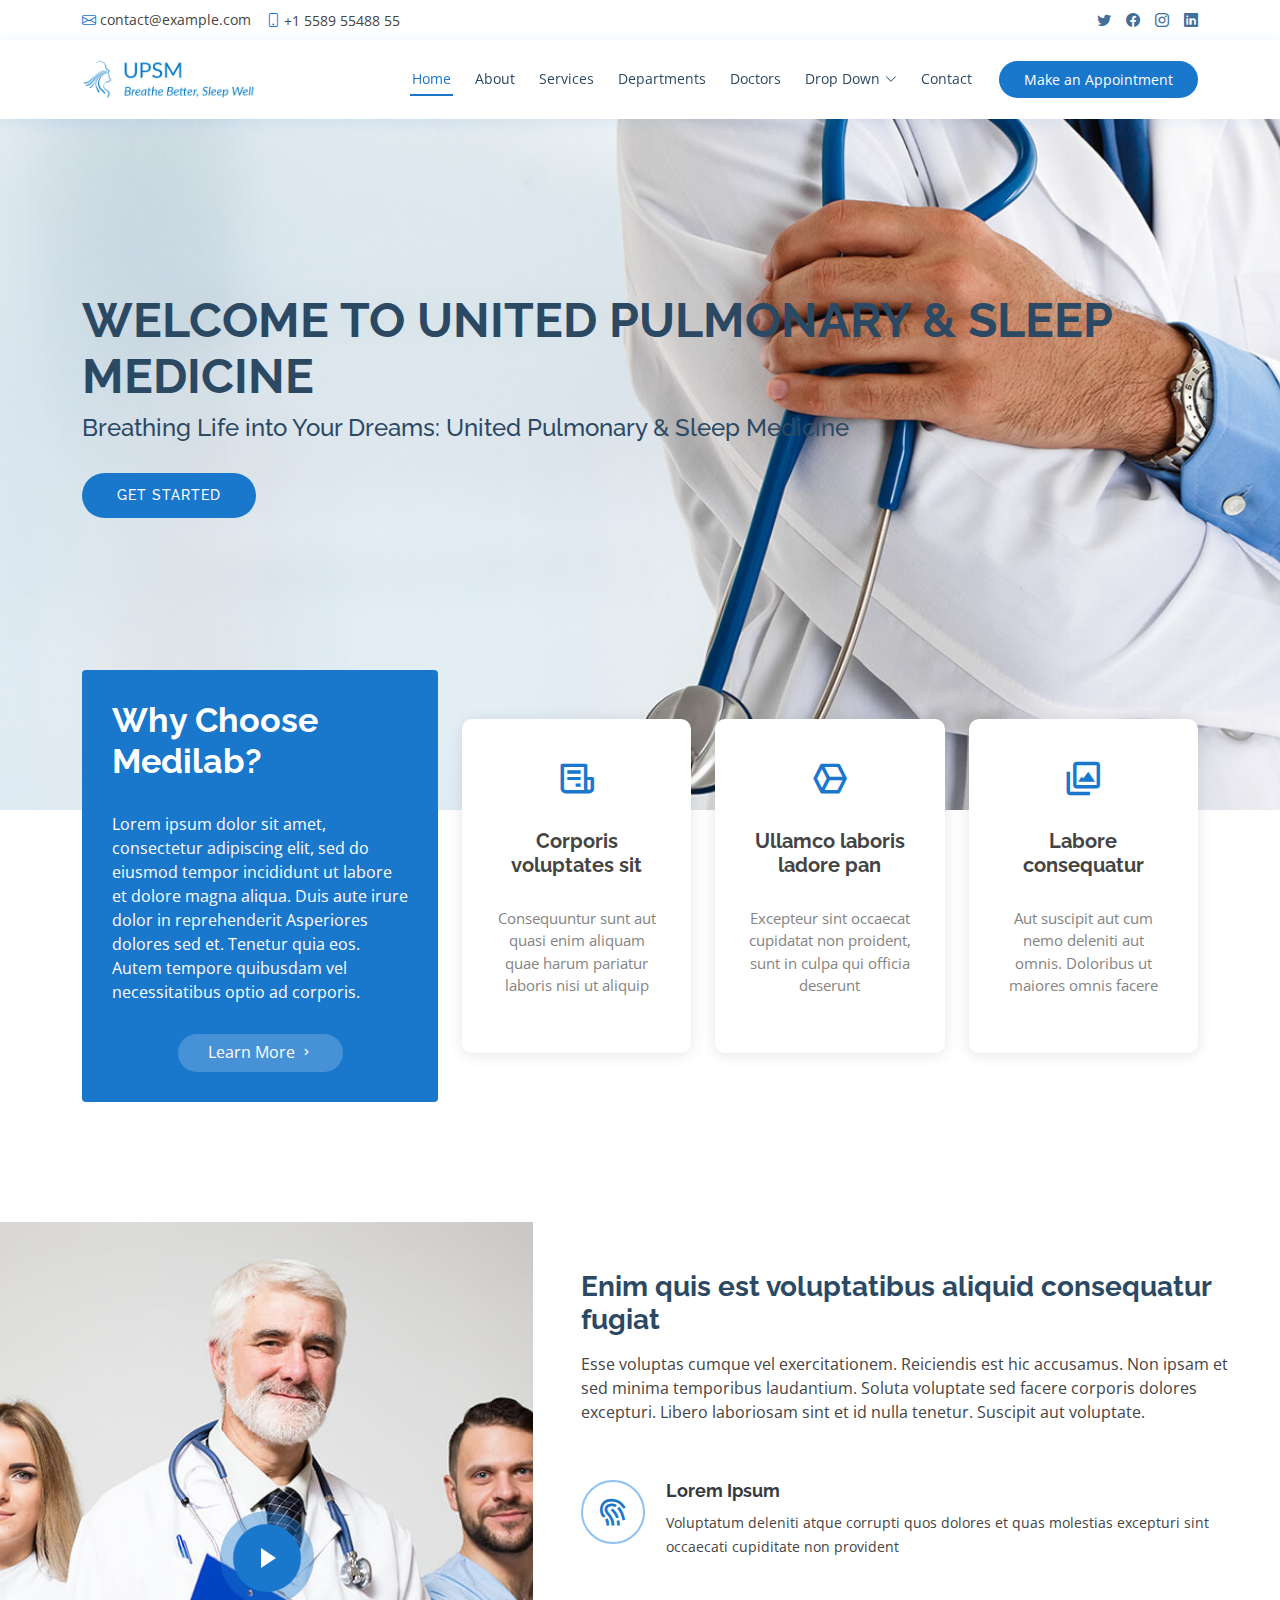
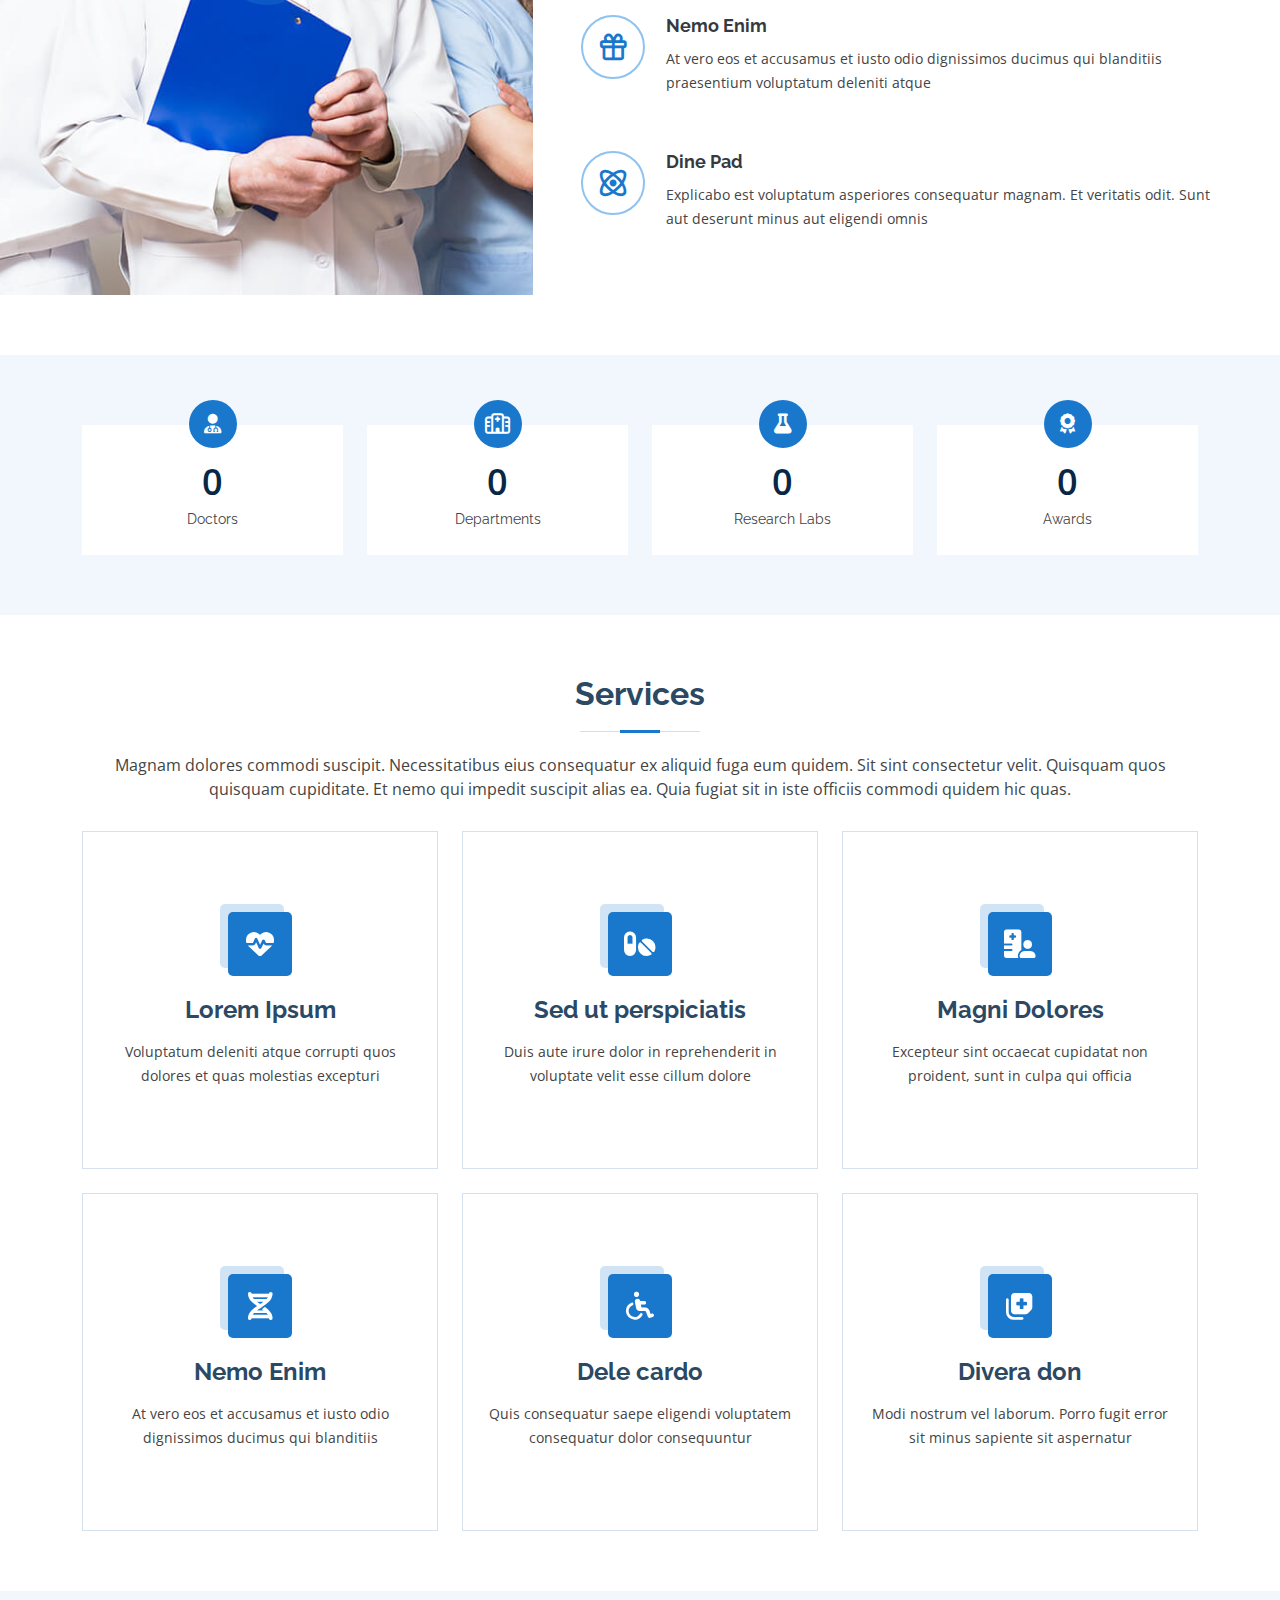
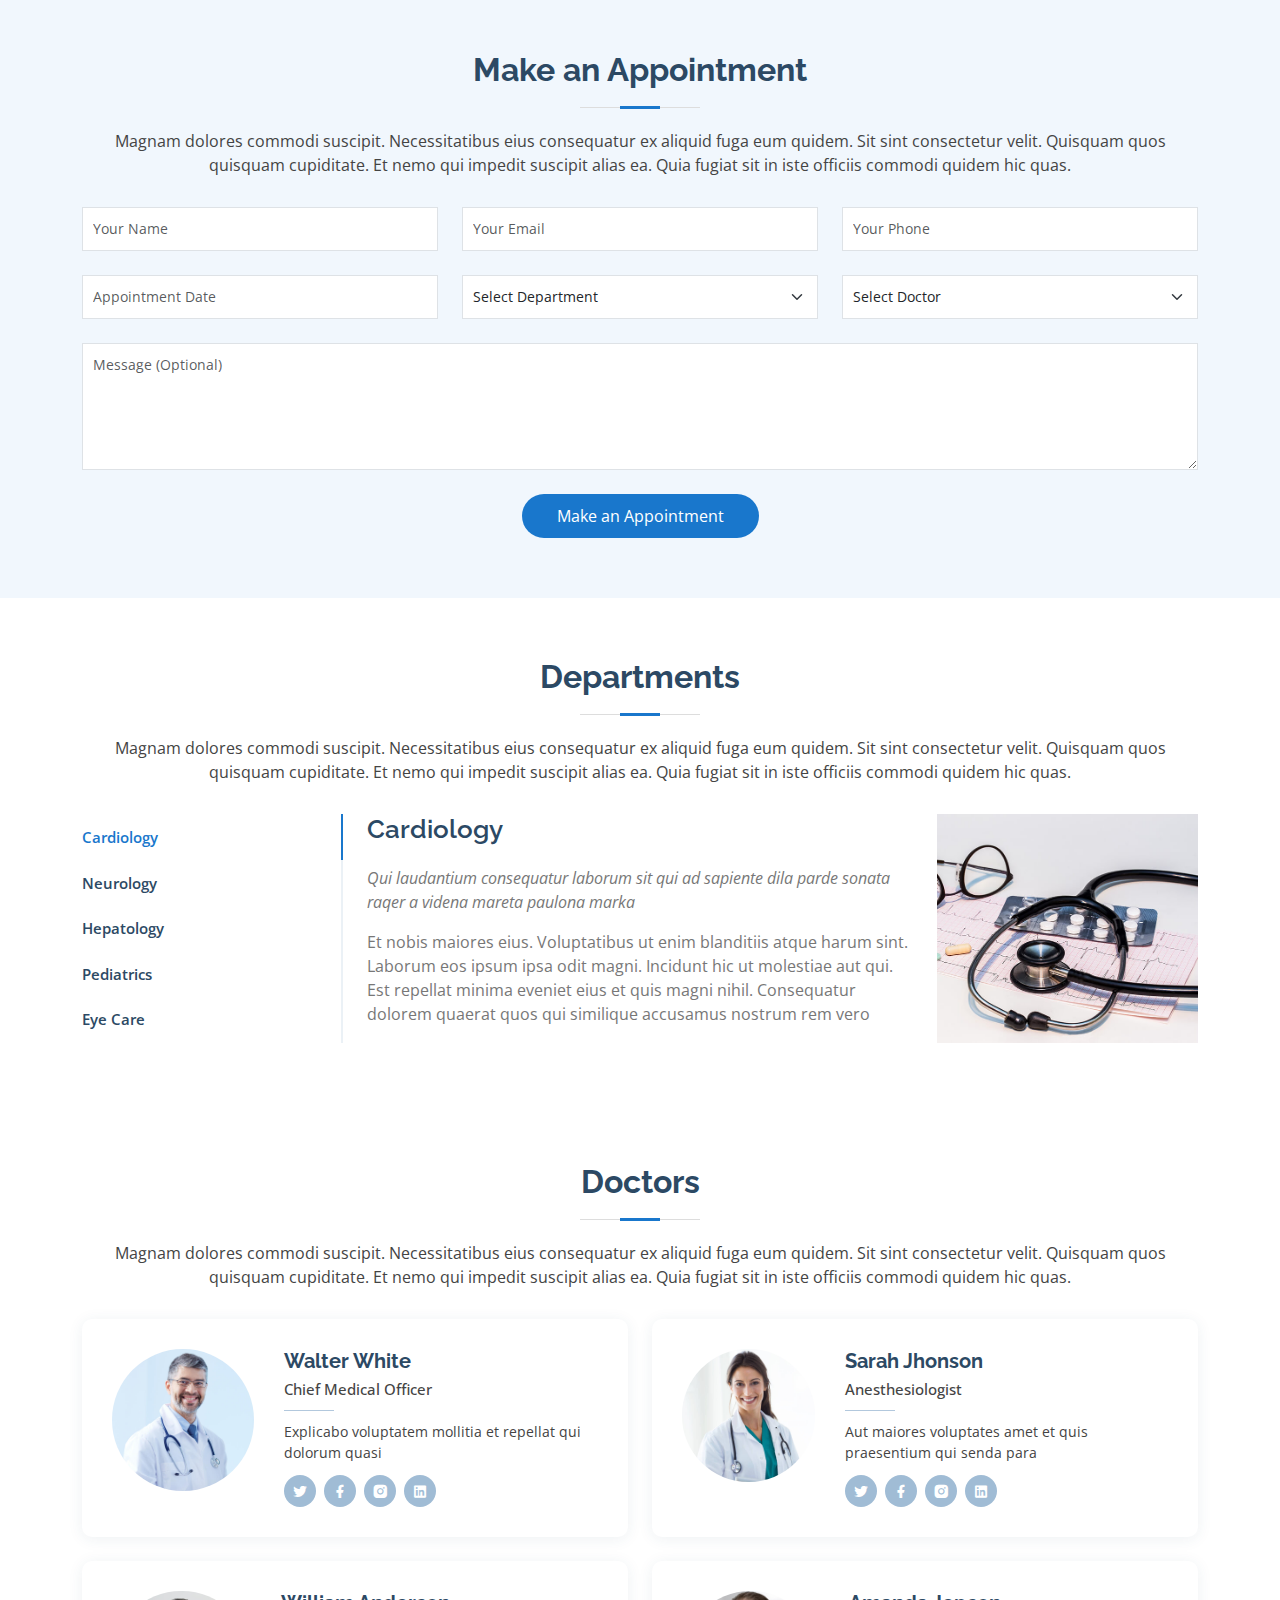
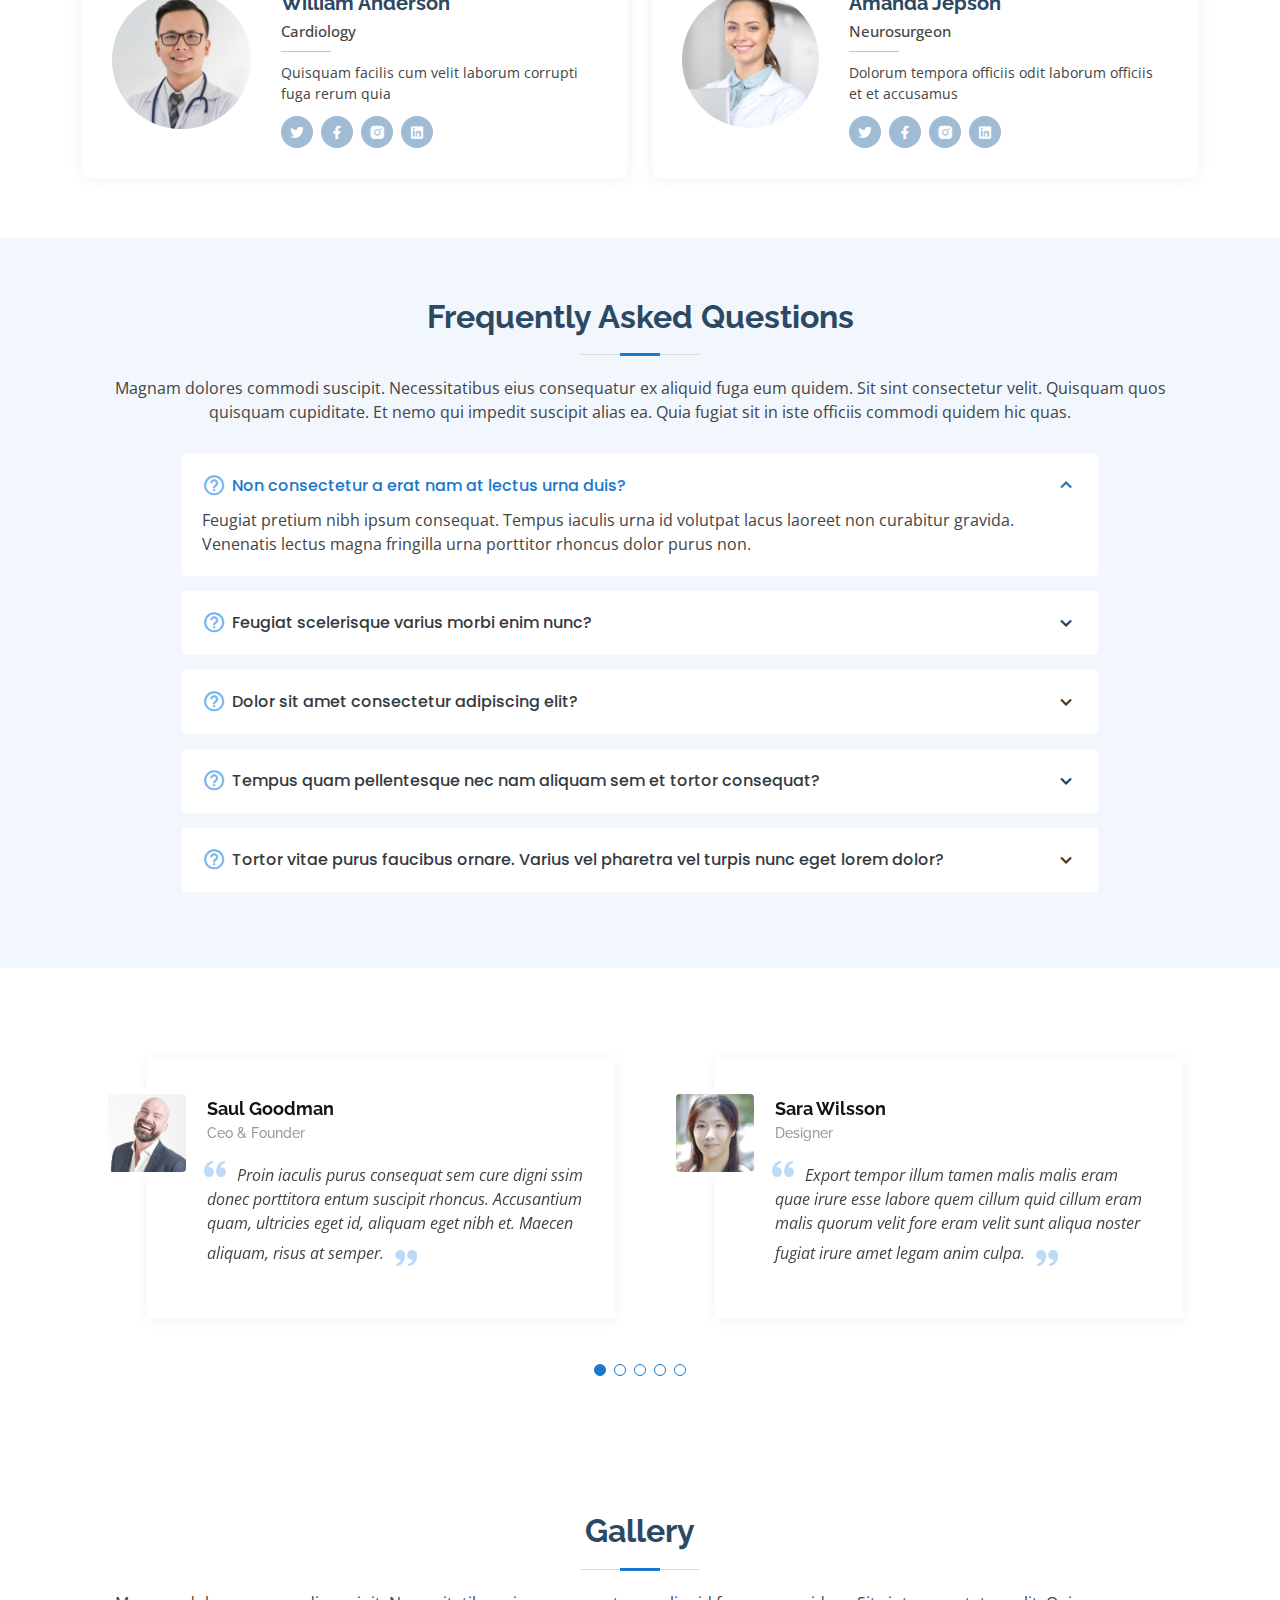
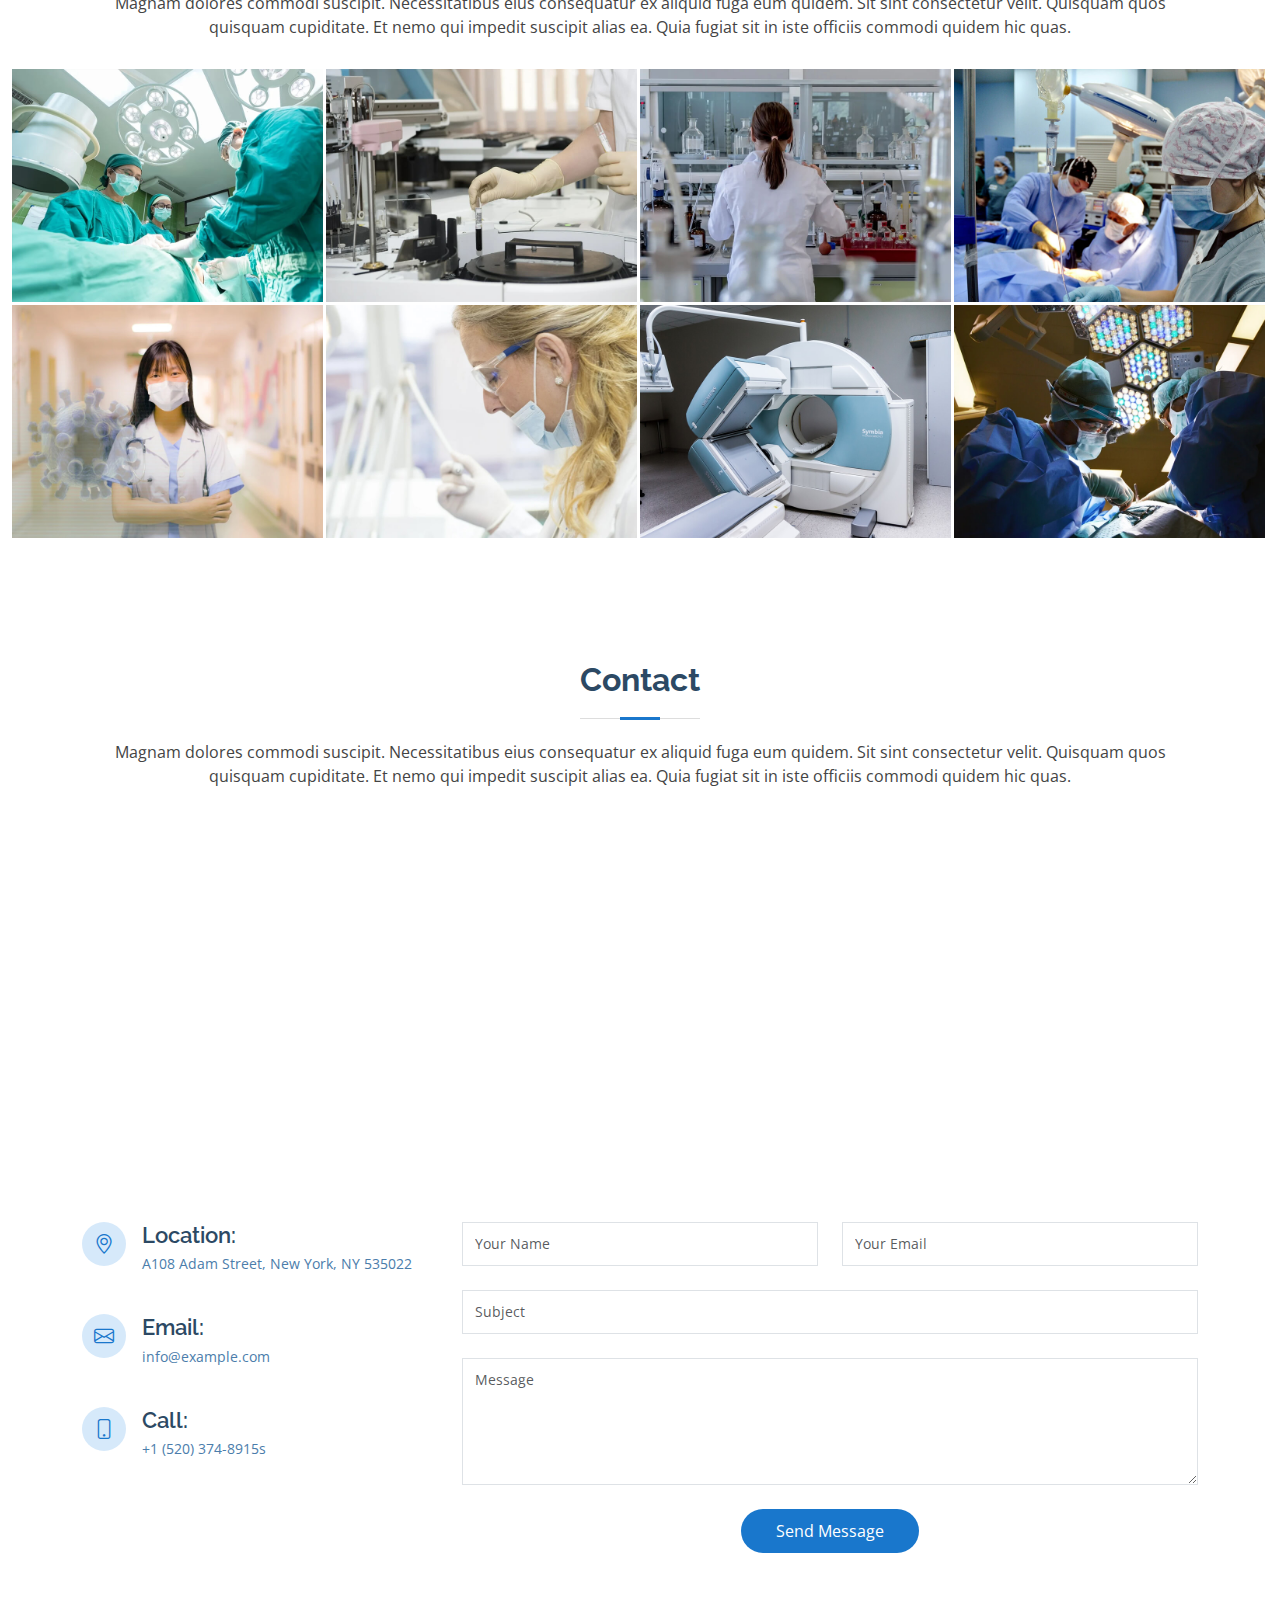
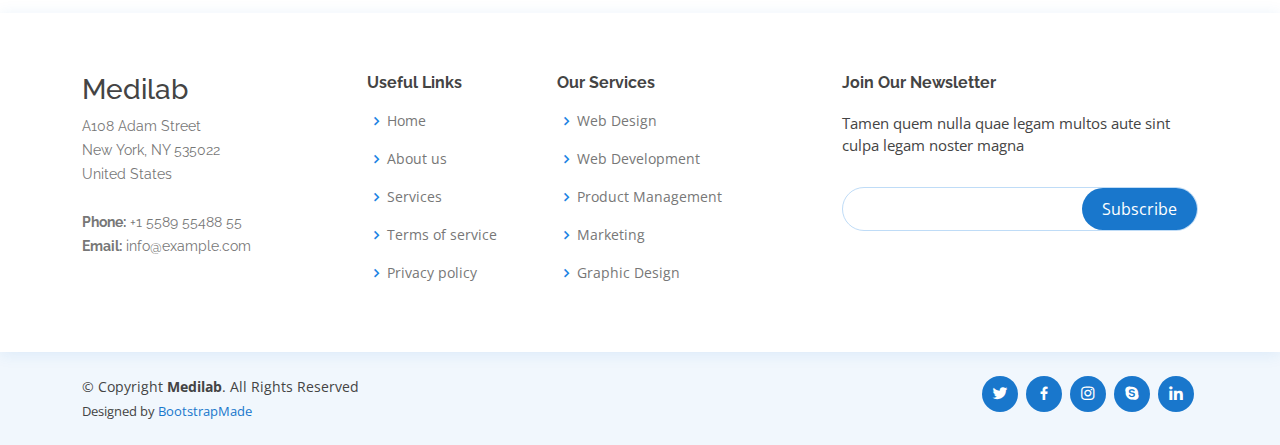
==== commit 30d1dc91: "Logo" ====
--- a/index.html
+++ b/index.html
@@ -60,9 +60,9 @@
   <header id="header" class="fixed-top">
     <div class="container d-flex align-items-center">
 
-      <h1 class="logo me-auto"><a href="index.html">United Pulmonary & Sleep Medicine</a></h1>
+      <!--<h1 class="logo me-auto"><a href="index.html">UPSM</a></h1>-->
       <!-- Uncomment below if you prefer to use an image logo -->
-      <!-- <a href="index.html" class="logo me-auto"><img src="assets/img/logo.png" alt="" class="img-fluid"></a>-->
+       <a href="index.html" class="logo me-auto"><img src="assets/img/UPSM.png" alt="" class="img-fluid"></a>
 
       <nav id="navbar" class="navbar order-last order-lg-0">
         <ul>
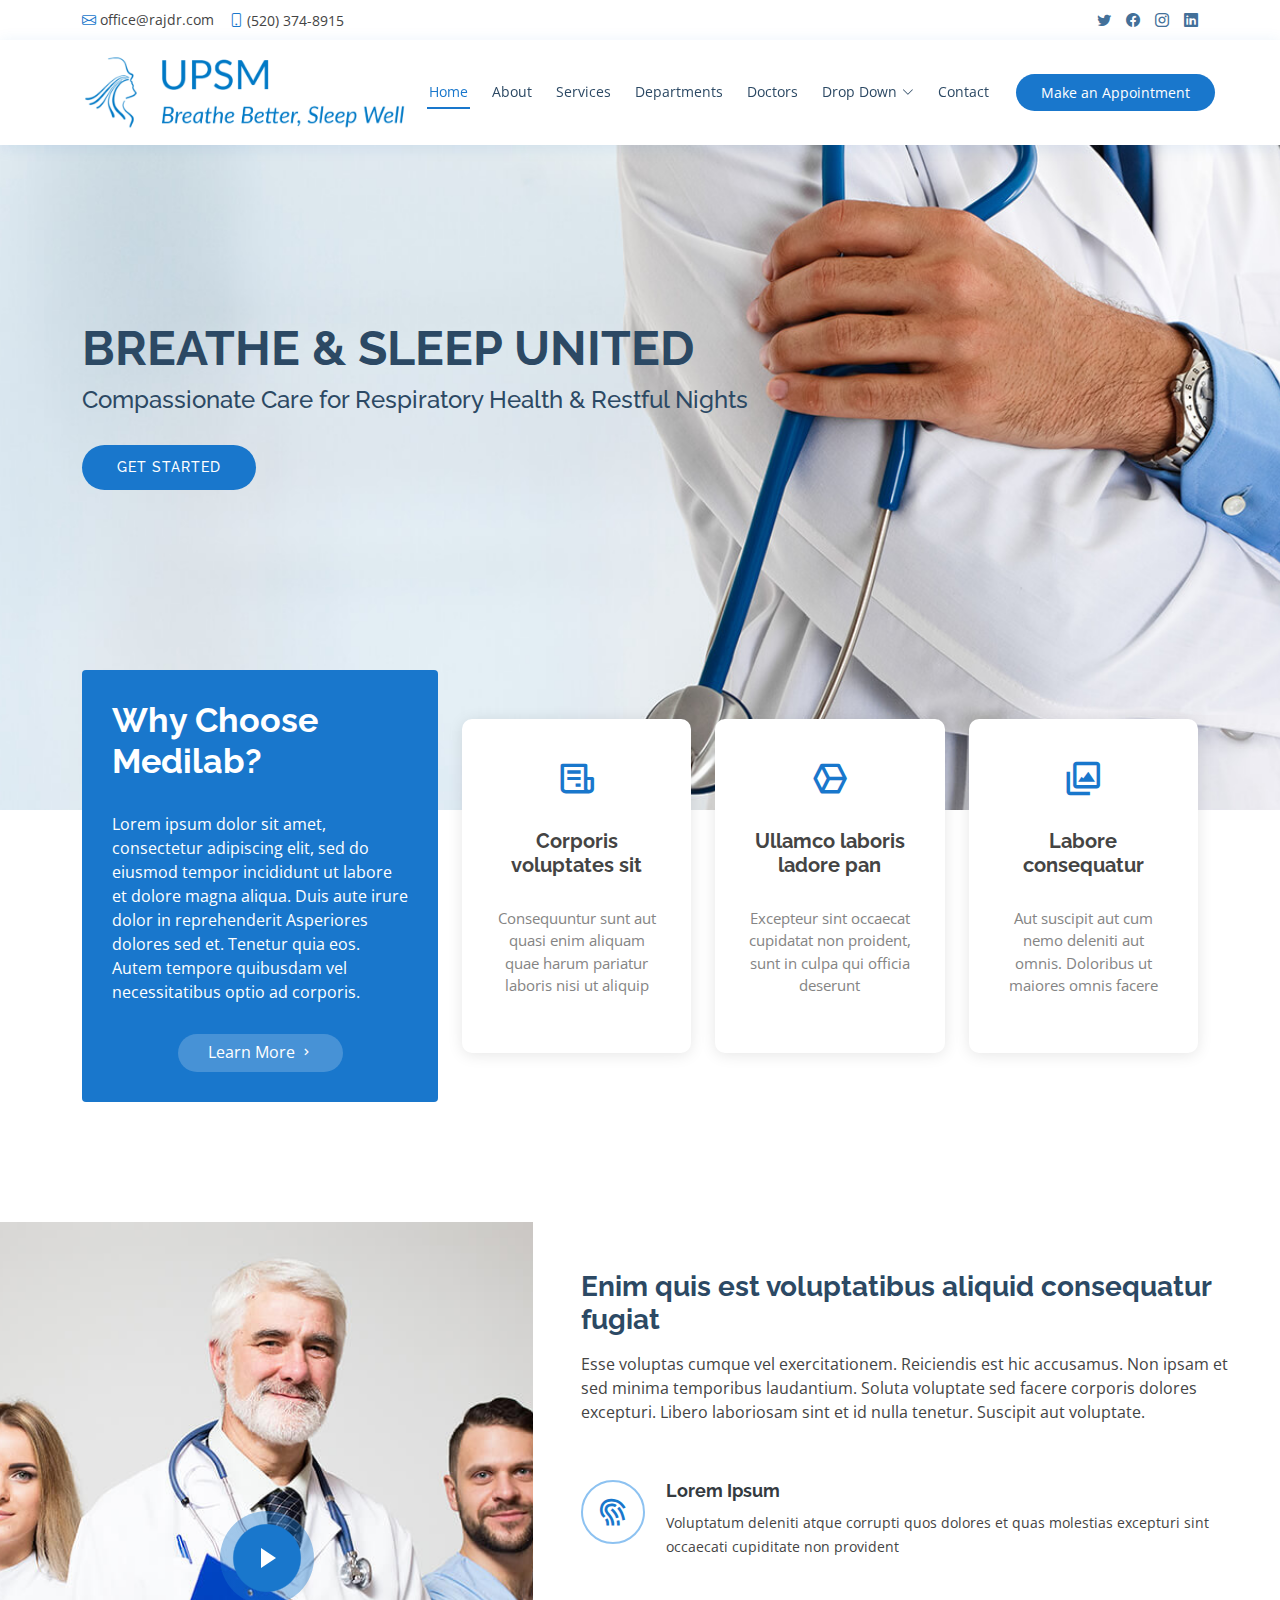
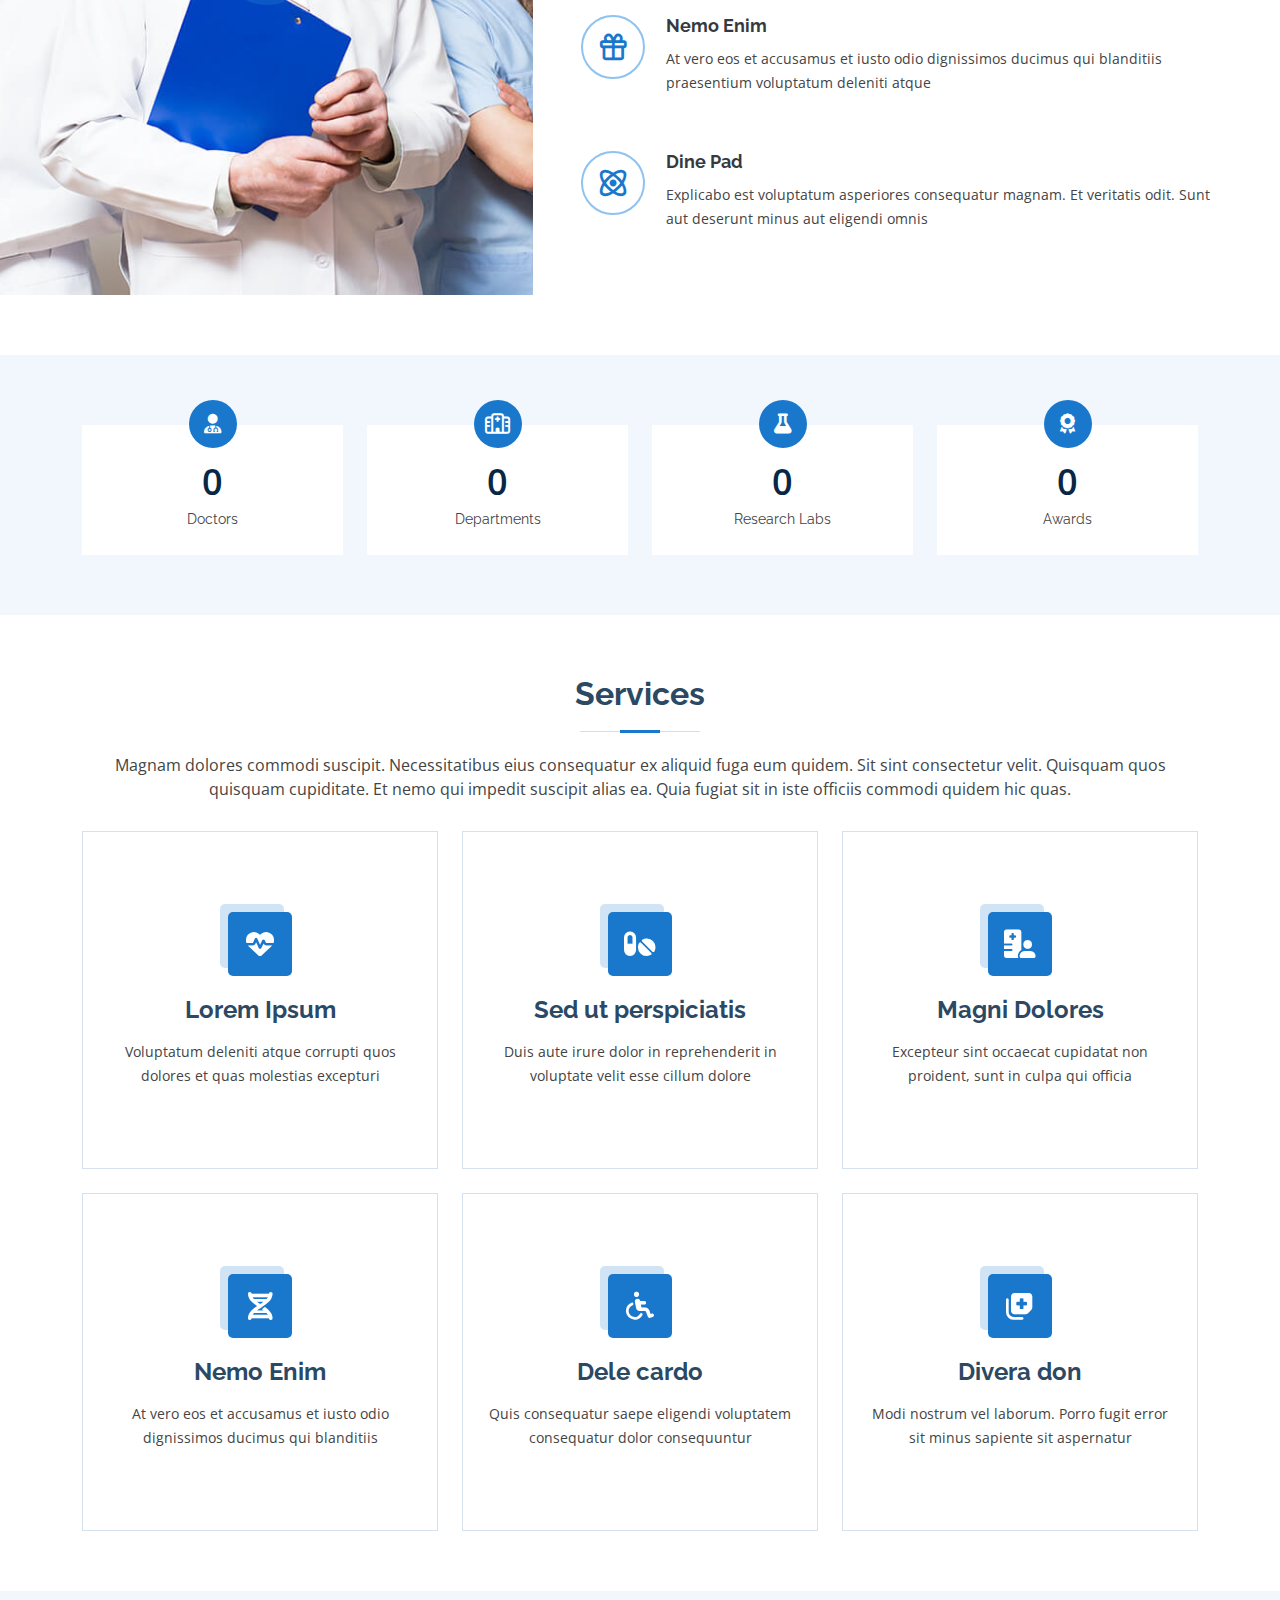
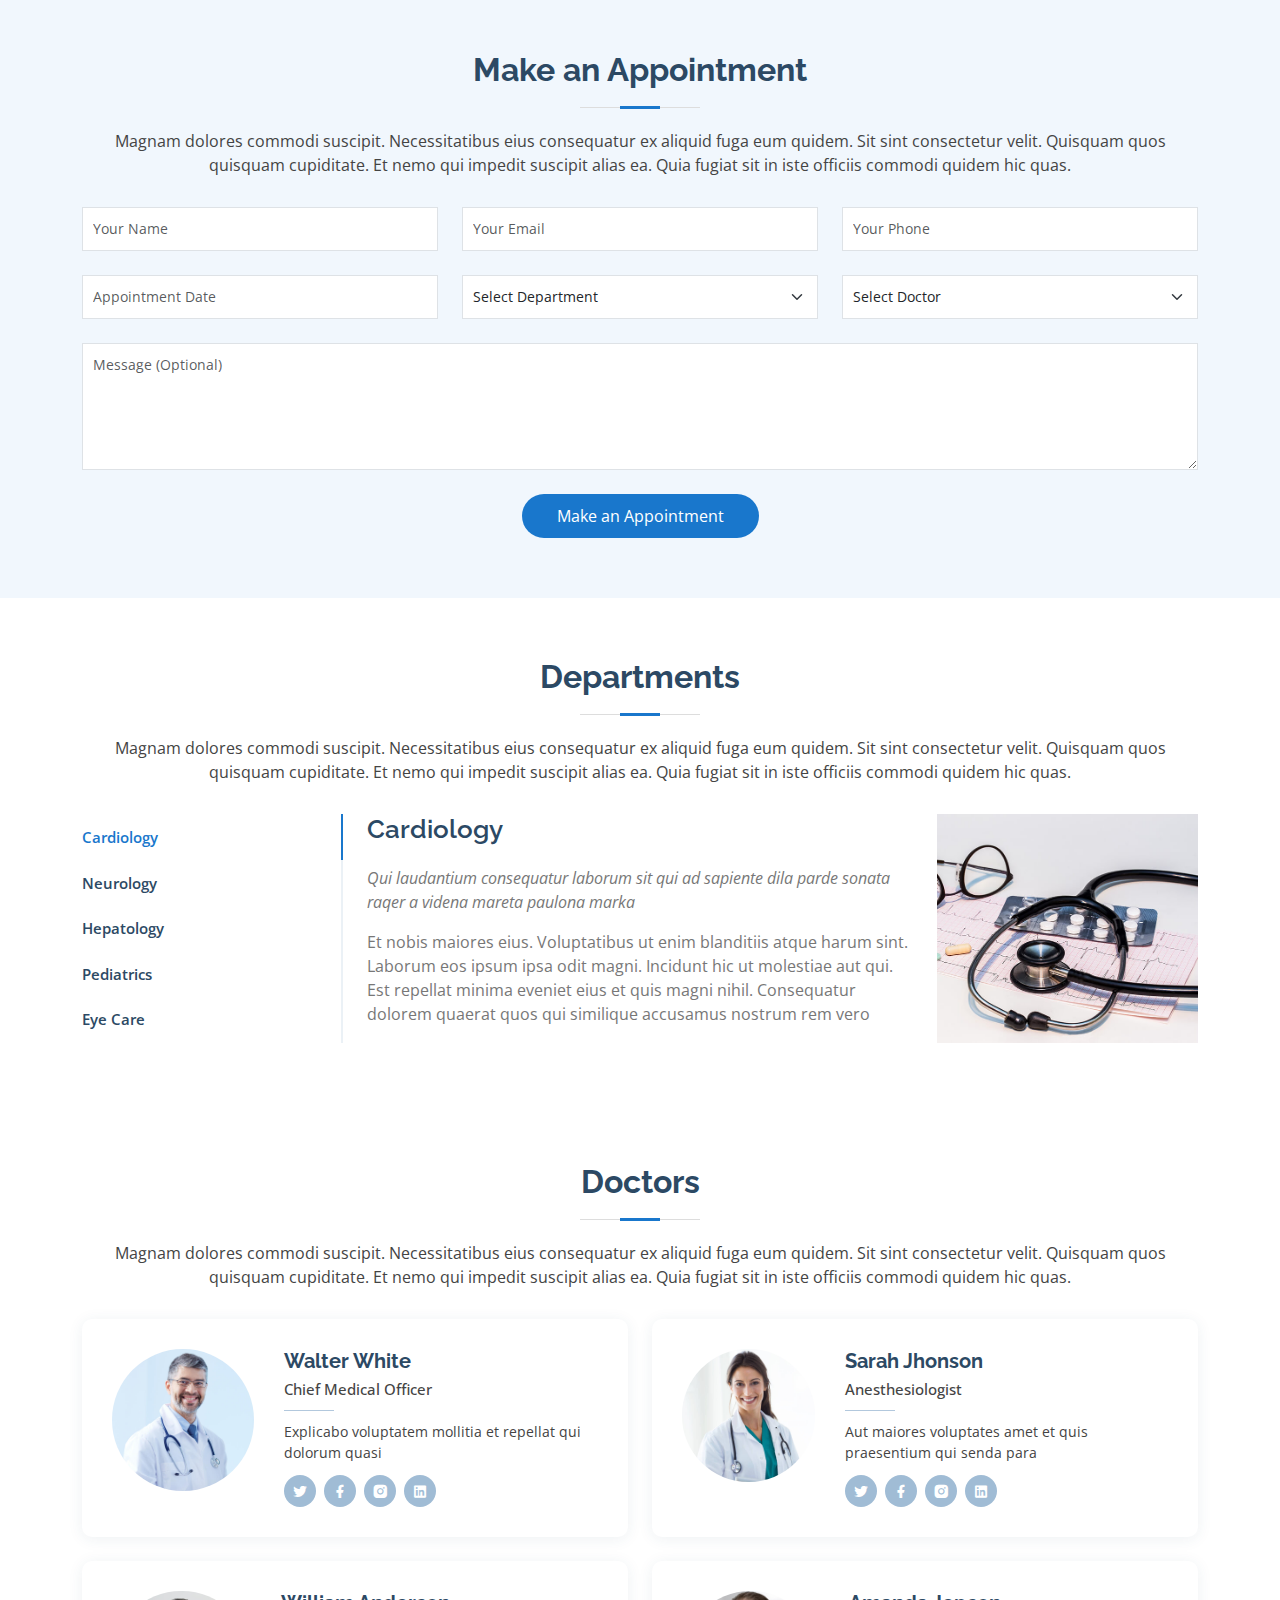
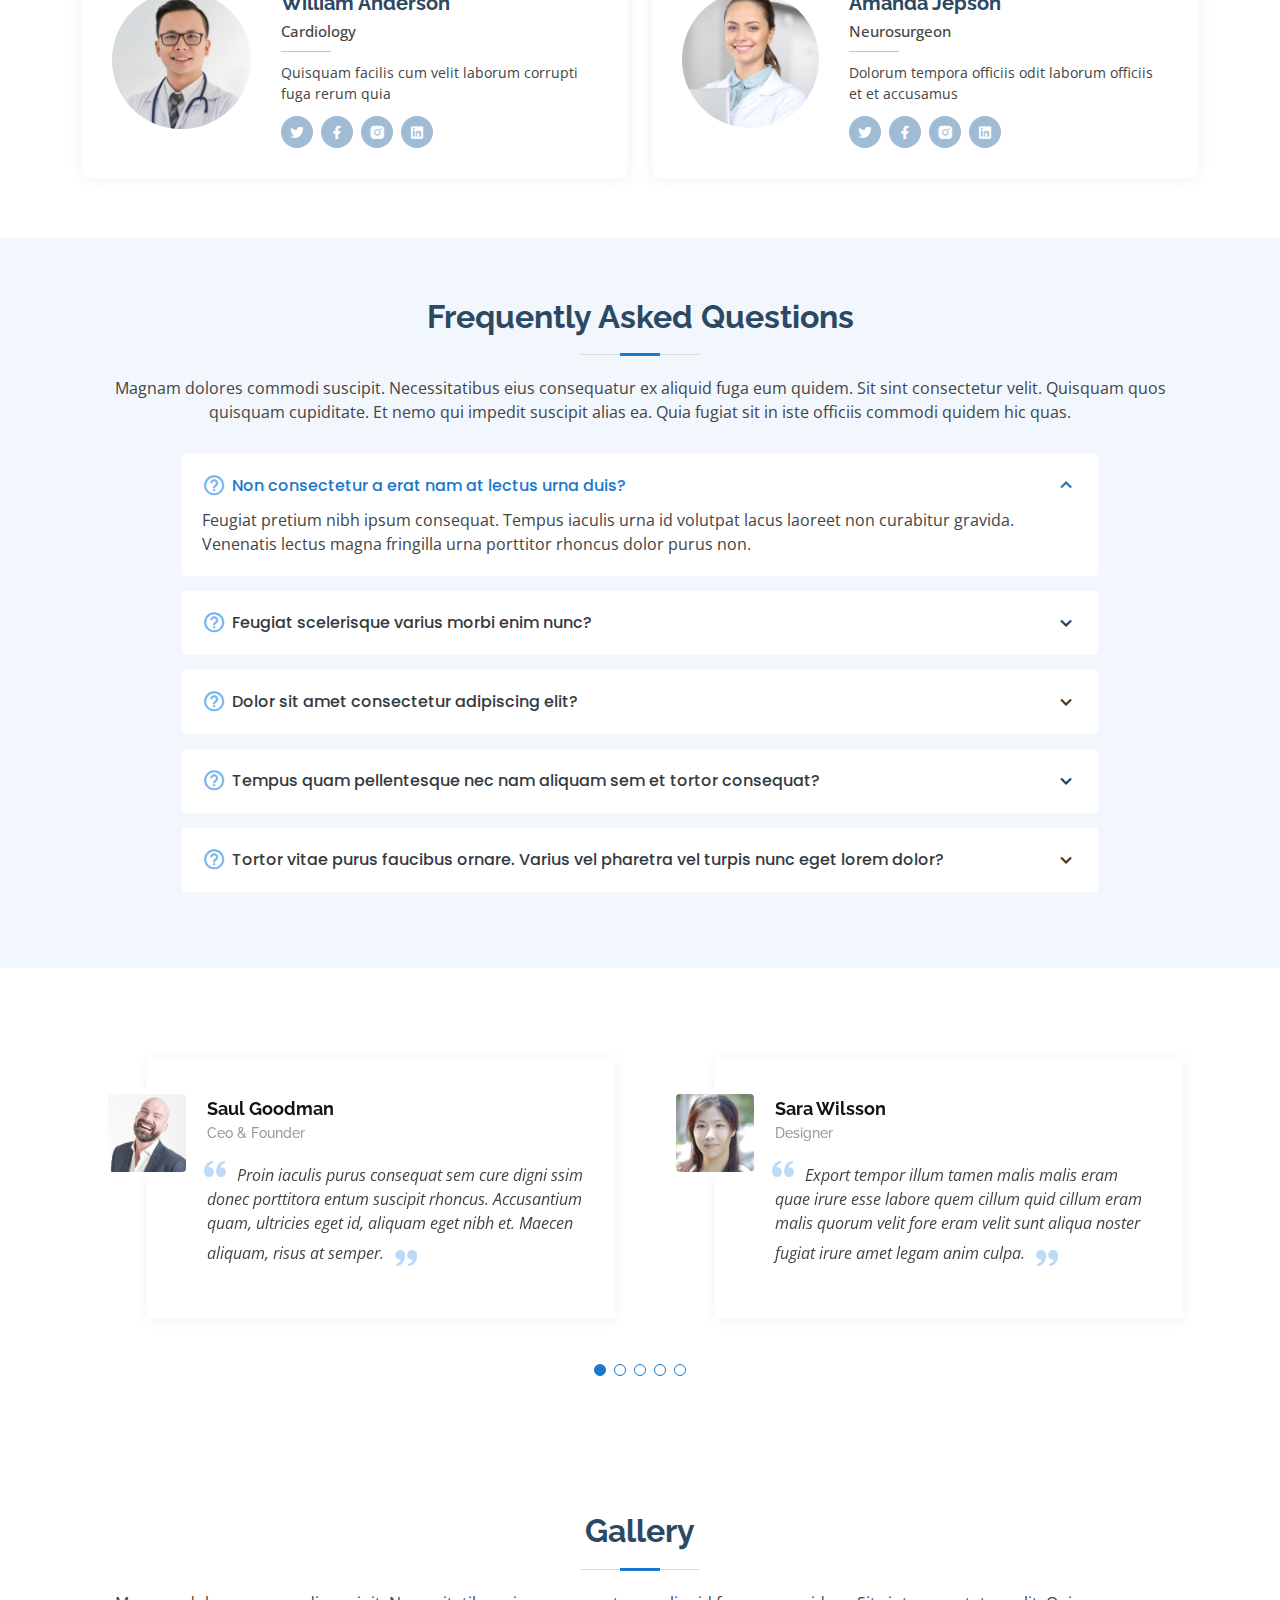
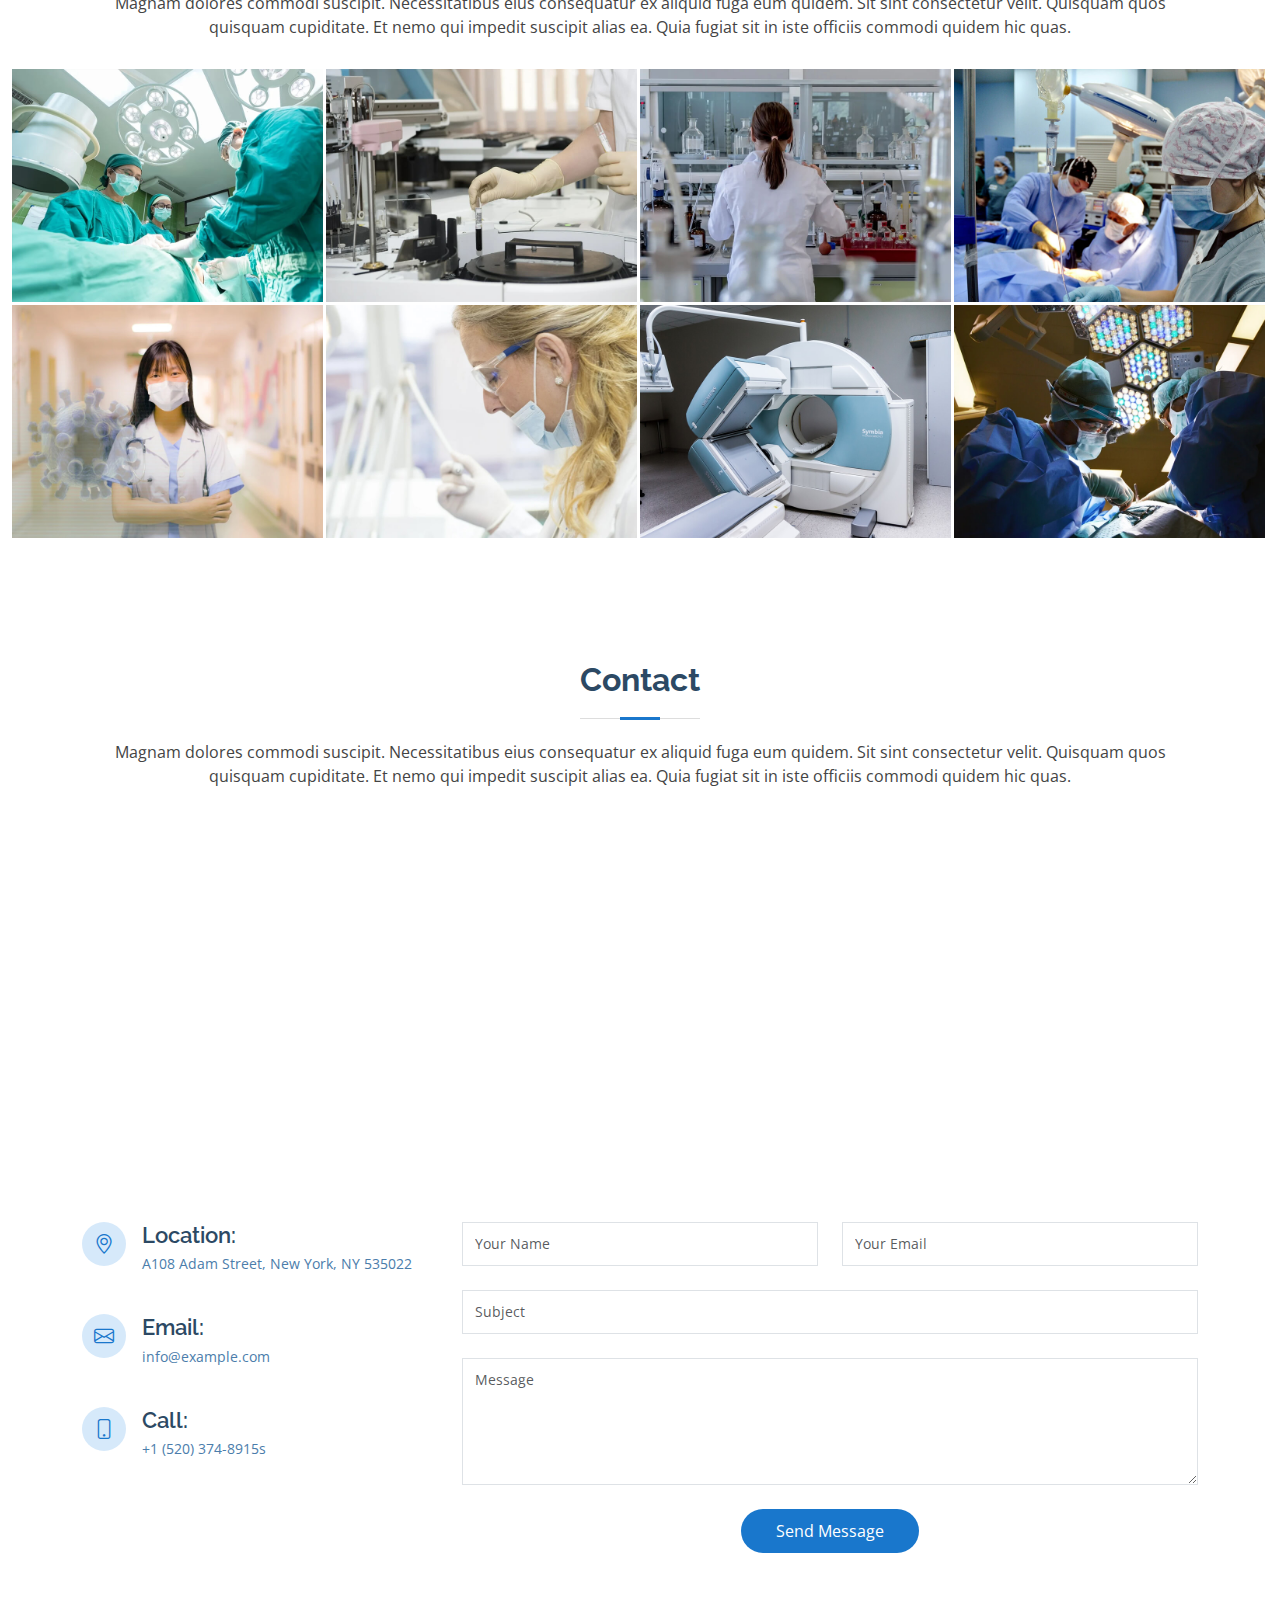
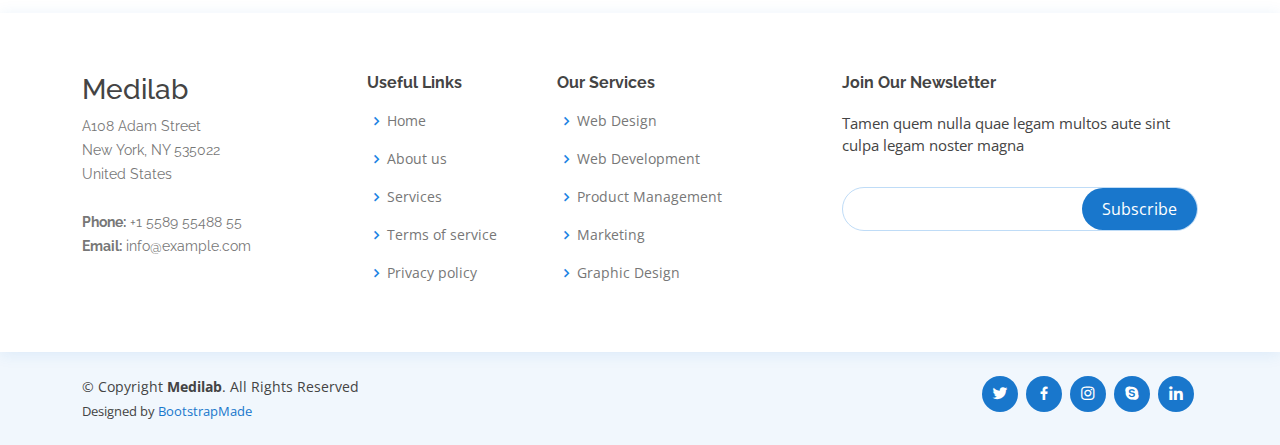
==== commit 16b4ff85: "logo updates" ====
--- a/index.html
+++ b/index.html
@@ -44,8 +44,8 @@
   <div id="topbar" class="d-flex align-items-center fixed-top">
     <div class="container d-flex justify-content-between">
       <div class="contact-info d-flex align-items-center">
-        <i class="bi bi-envelope"></i> <a href="mailto:contact@example.com">contact@example.com</a>
-        <i class="bi bi-phone"></i> +1 5589 55488 55
+        <i class="bi bi-envelope"></i> <a href="mailto:contact@example.com">office@rajdr.com</a>
+        <i class="bi bi-phone"></i> (520) 374-8915
       </div>
       <div class="d-none d-lg-flex social-links align-items-center">
         <a href="#" class="twitter"><i class="bi bi-twitter"></i></a>
@@ -62,7 +62,7 @@
 
       <!--<h1 class="logo me-auto"><a href="index.html">UPSM</a></h1>-->
       <!-- Uncomment below if you prefer to use an image logo -->
-       <a href="index.html" class="logo me-auto"><img src="assets/img/UPSM.png" alt="" class="img-fluid"></a>
+       <a href="index.html" class="logo me-auto"><img src="assets/img/UPSM.png" alt=""></a>
 
       <nav id="navbar" class="navbar order-last order-lg-0">
         <ul>
@@ -101,8 +101,8 @@
   <!-- ======= Hero Section ======= -->
   <section id="hero" class="d-flex align-items-center">
     <div class="container">
-      <h1>Welcome to United Pulmonary & Sleep Medicine</h1>
-      <h2>Breathing Life into Your Dreams: United Pulmonary & Sleep Medicine</h2>
+      <h1>BREATHE & SLEEP UNITED</h1>
+      <h2>Compassionate Care for Respiratory Health & Restful Nights</h2>
       <a href="#about" class="btn-get-started scrollto">Get Started</a>
     </div>
   </section><!-- End Hero -->
--- a/assets/css/style.css
+++ b/assets/css/style.css
@@ -190,7 +190,7 @@
 }
 
 #header .logo img {
-  max-height: 40px;
+  max-height: 75px;
 }
 
 /**
@@ -219,6 +219,7 @@
     padding: 6px 18px;
   }
 }
+
 
 /*--------------------------------------------------------------
 # Navigation Menu
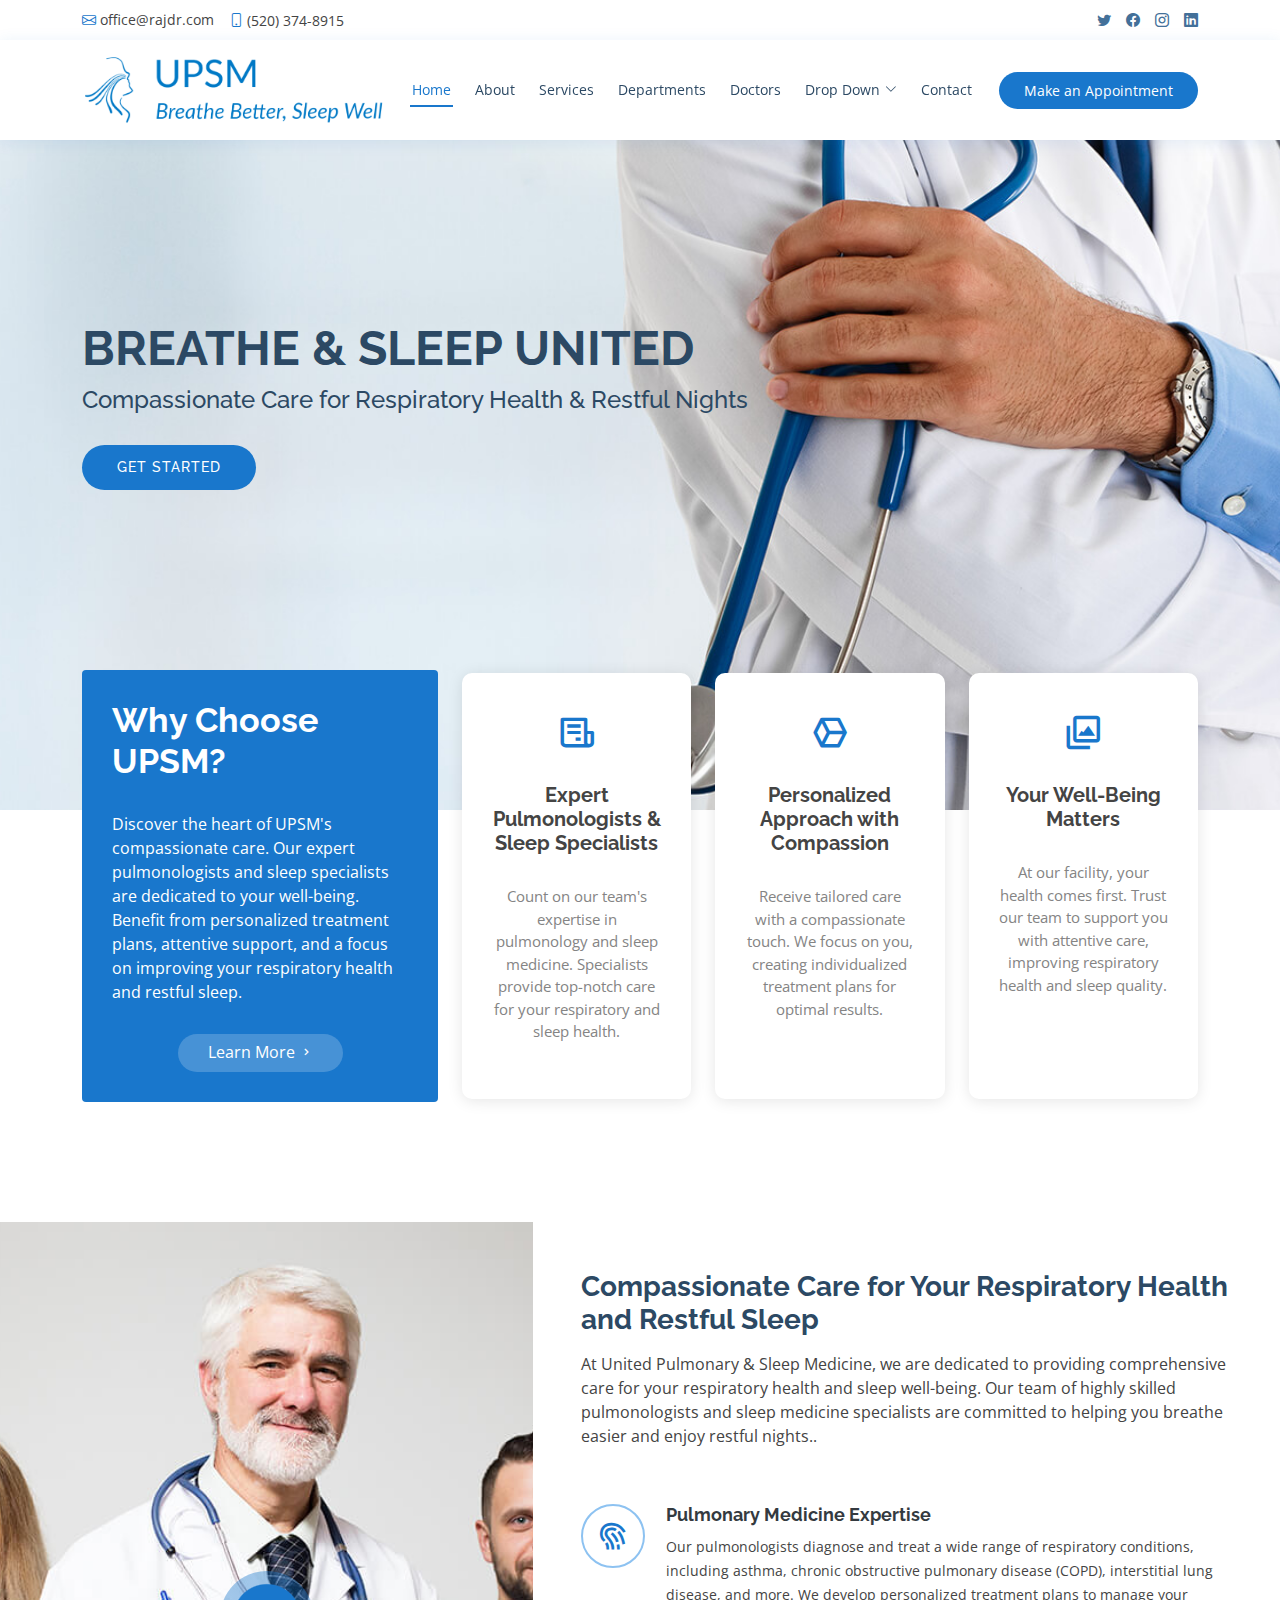
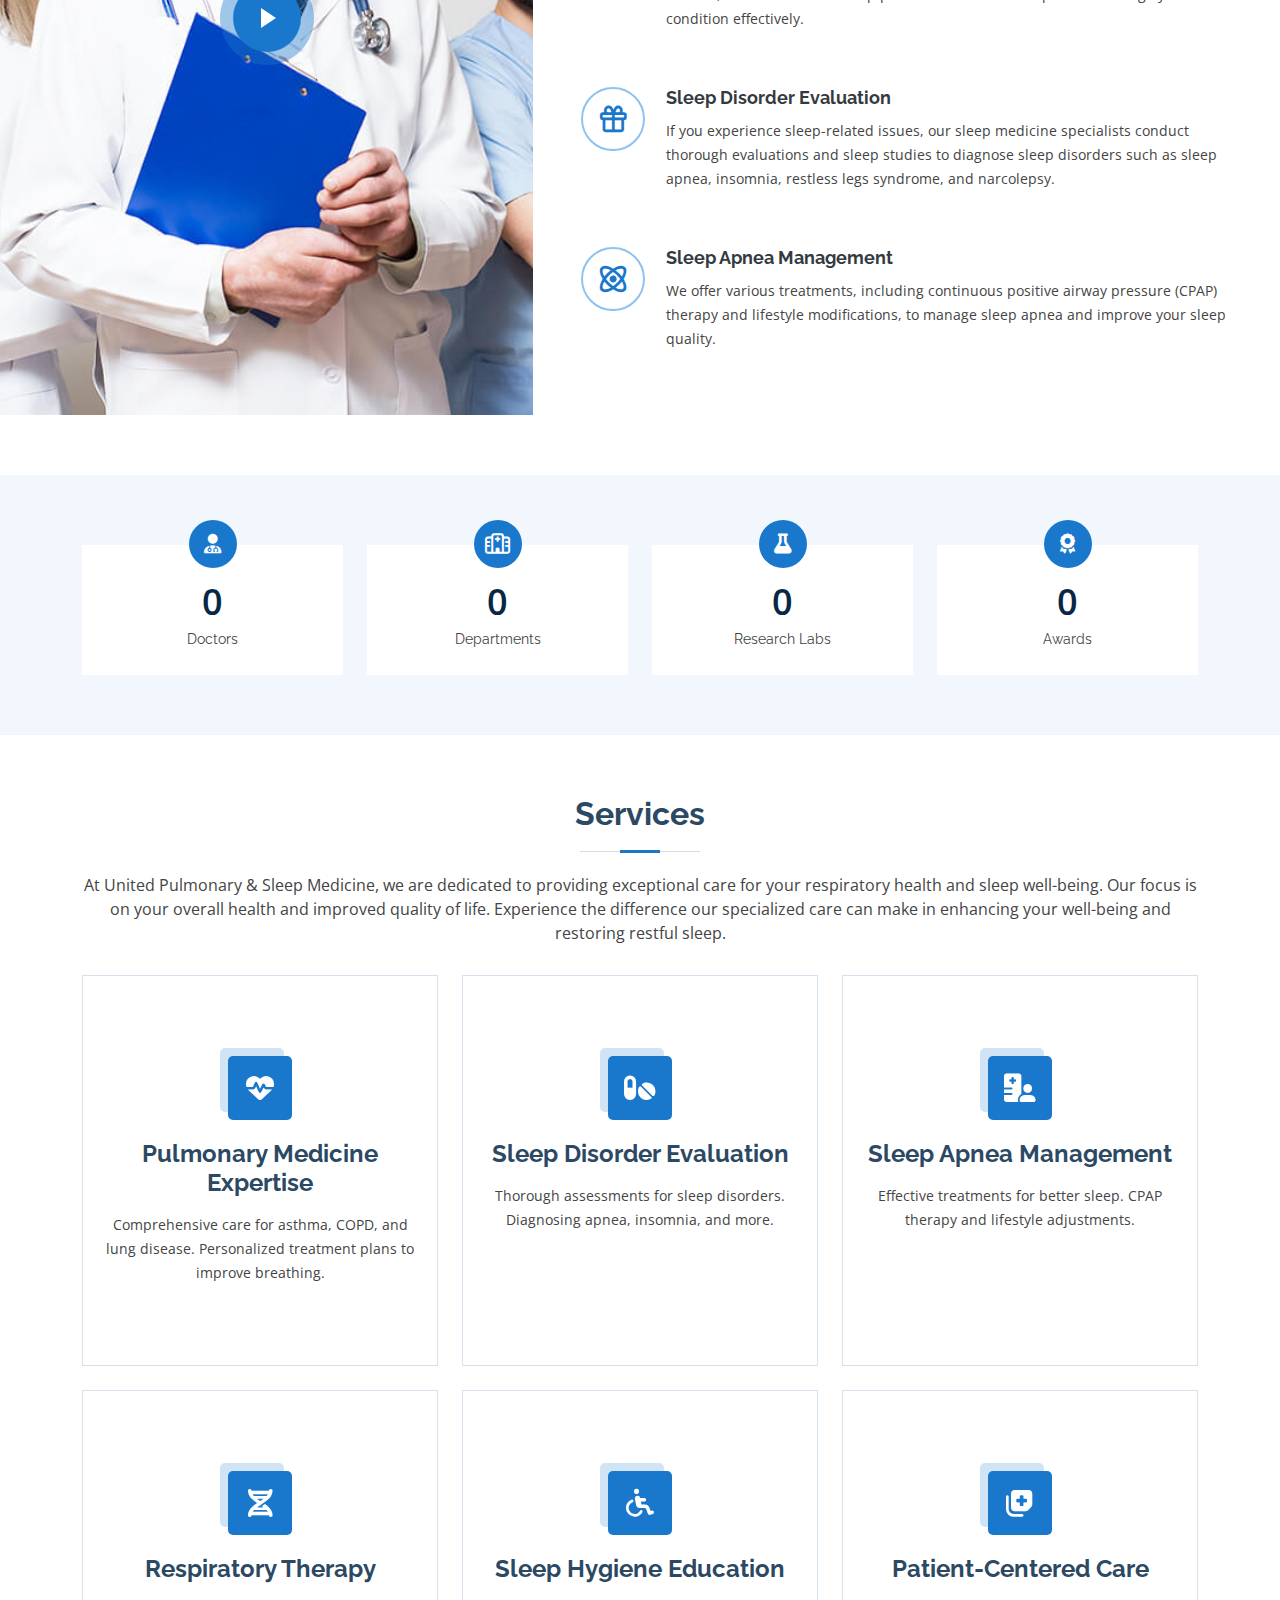
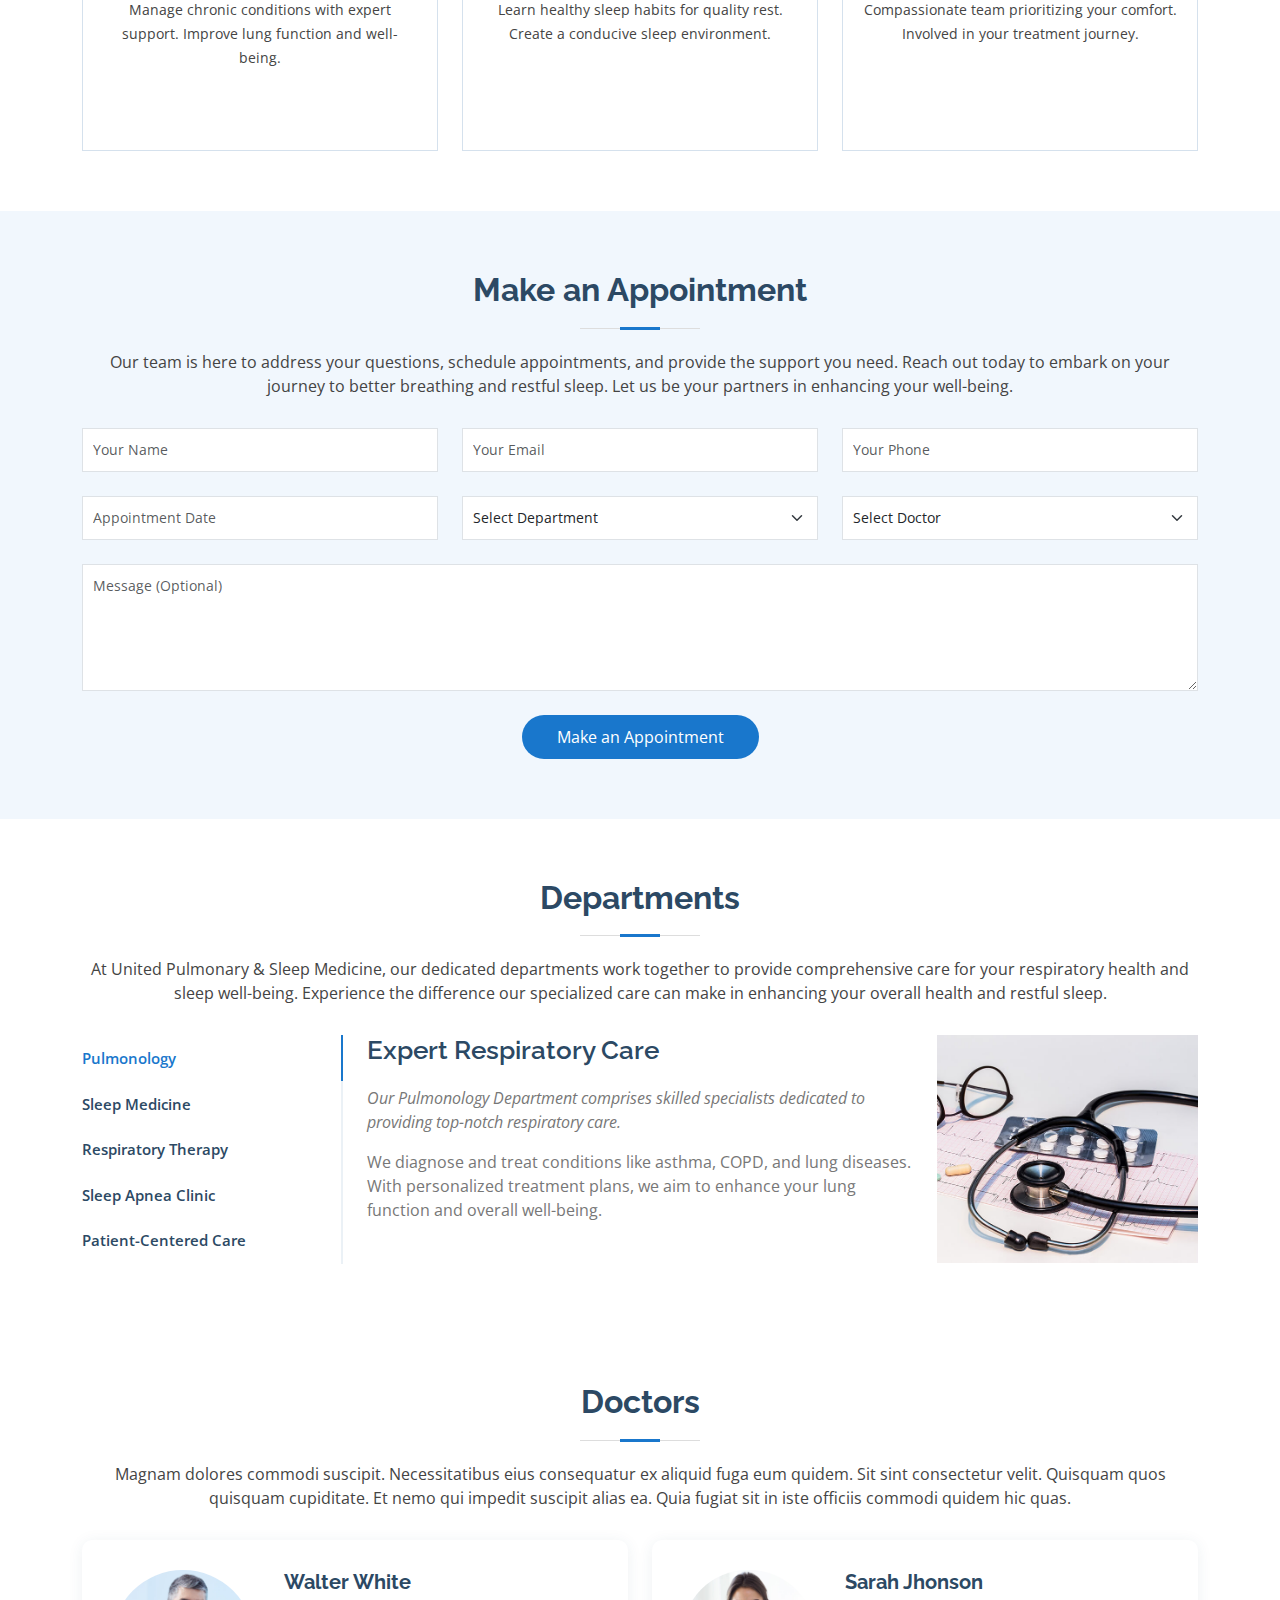
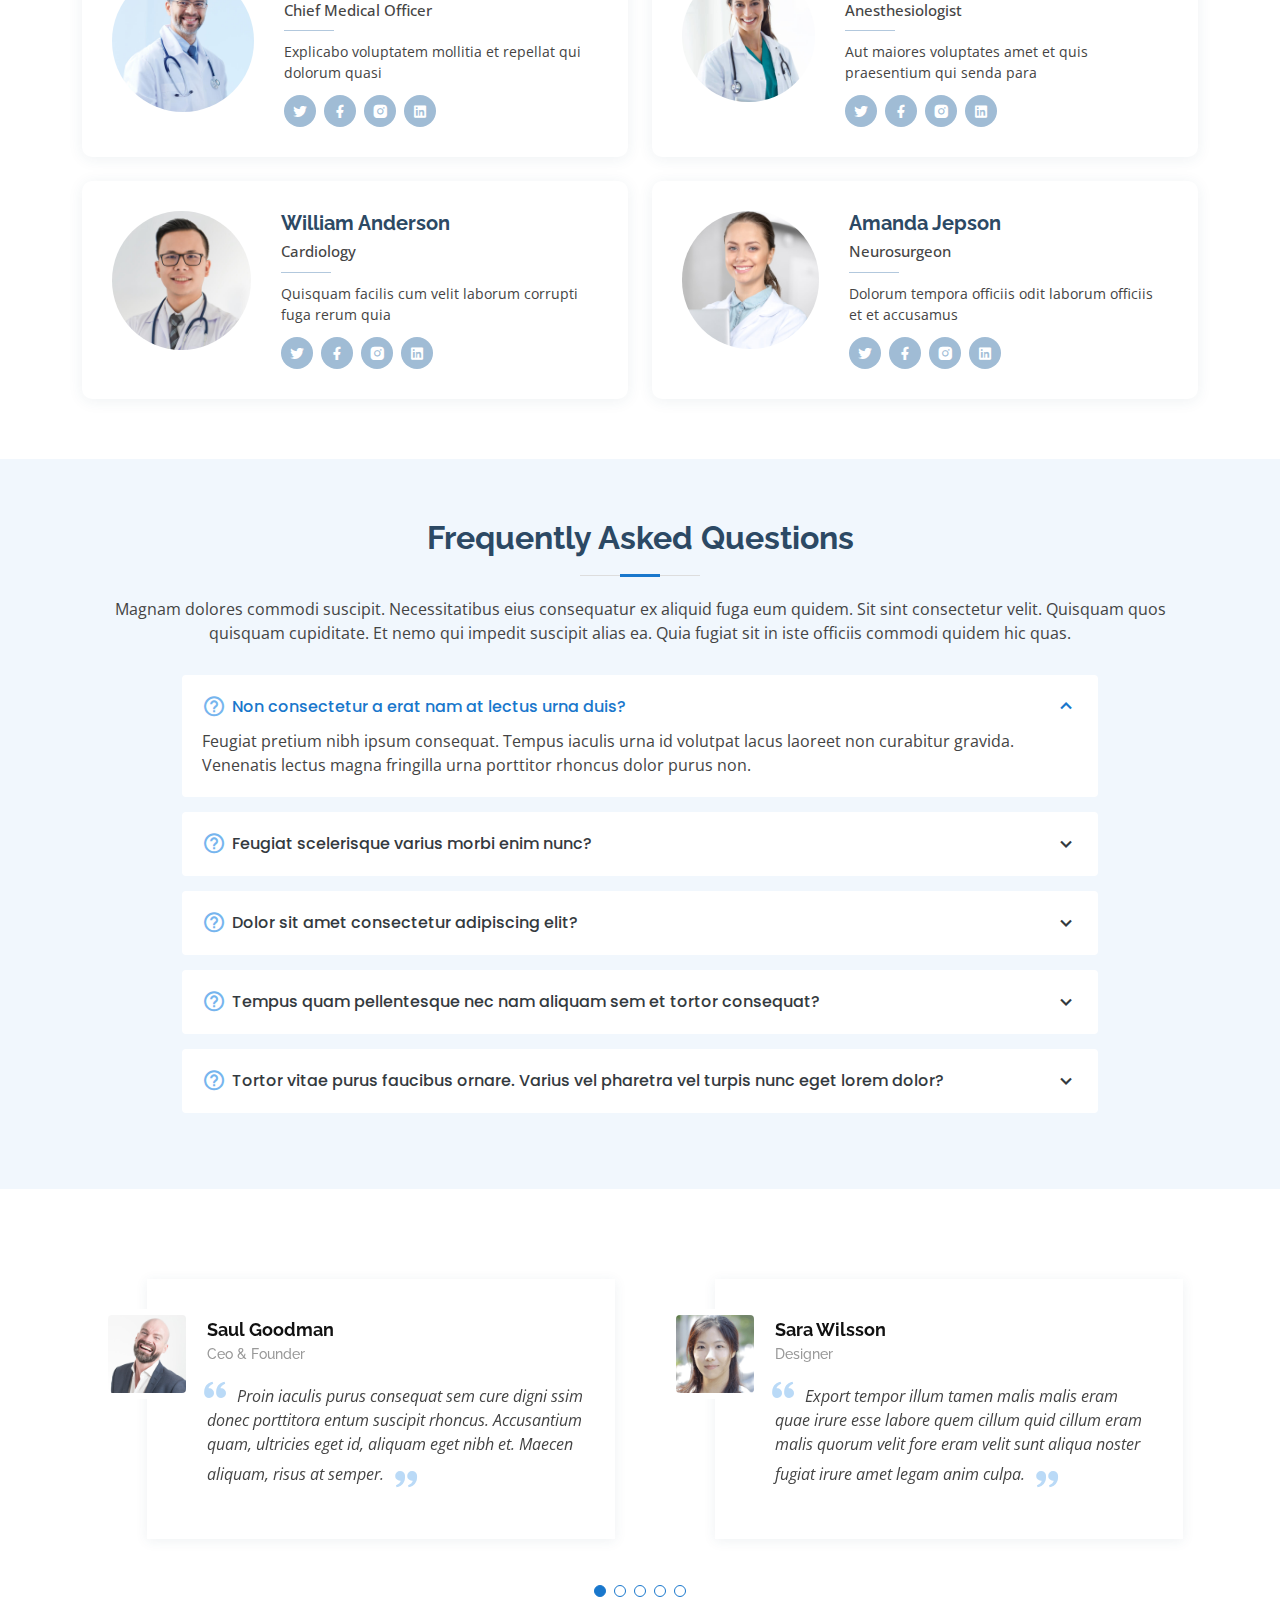
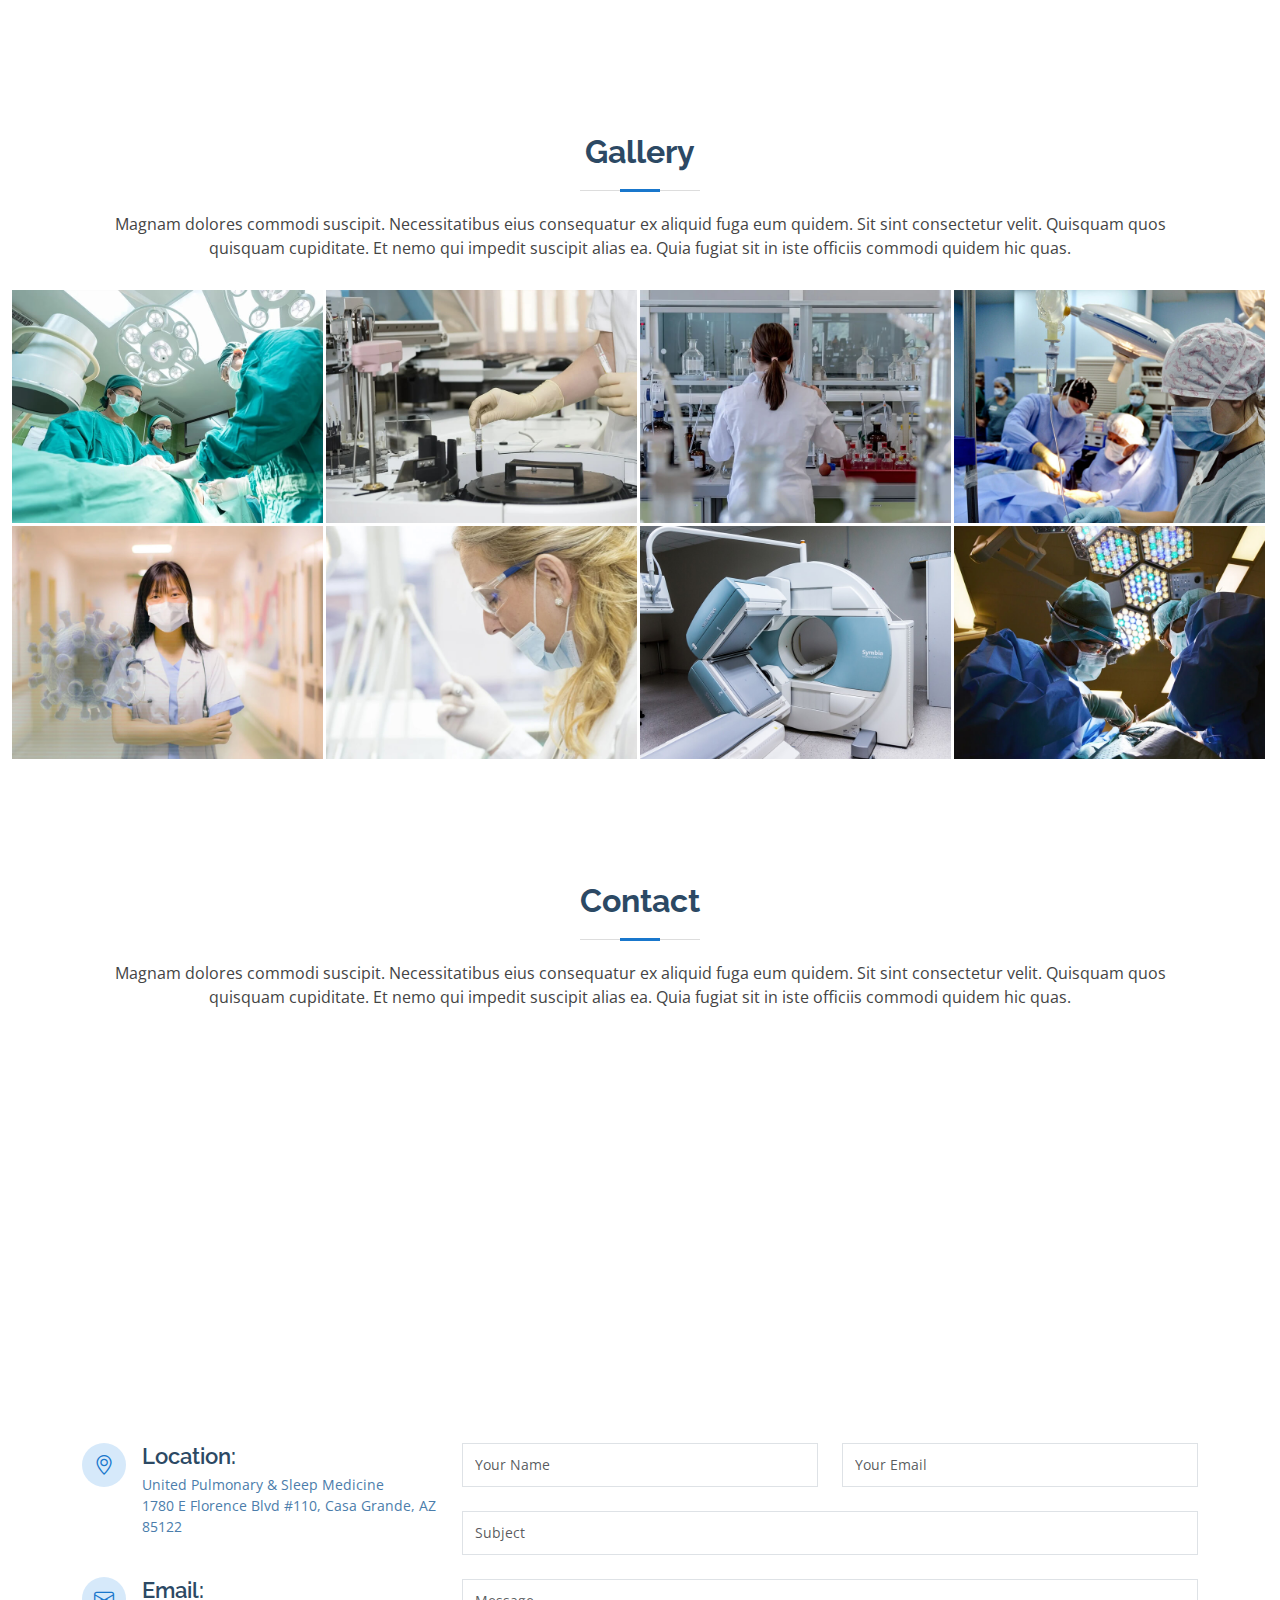
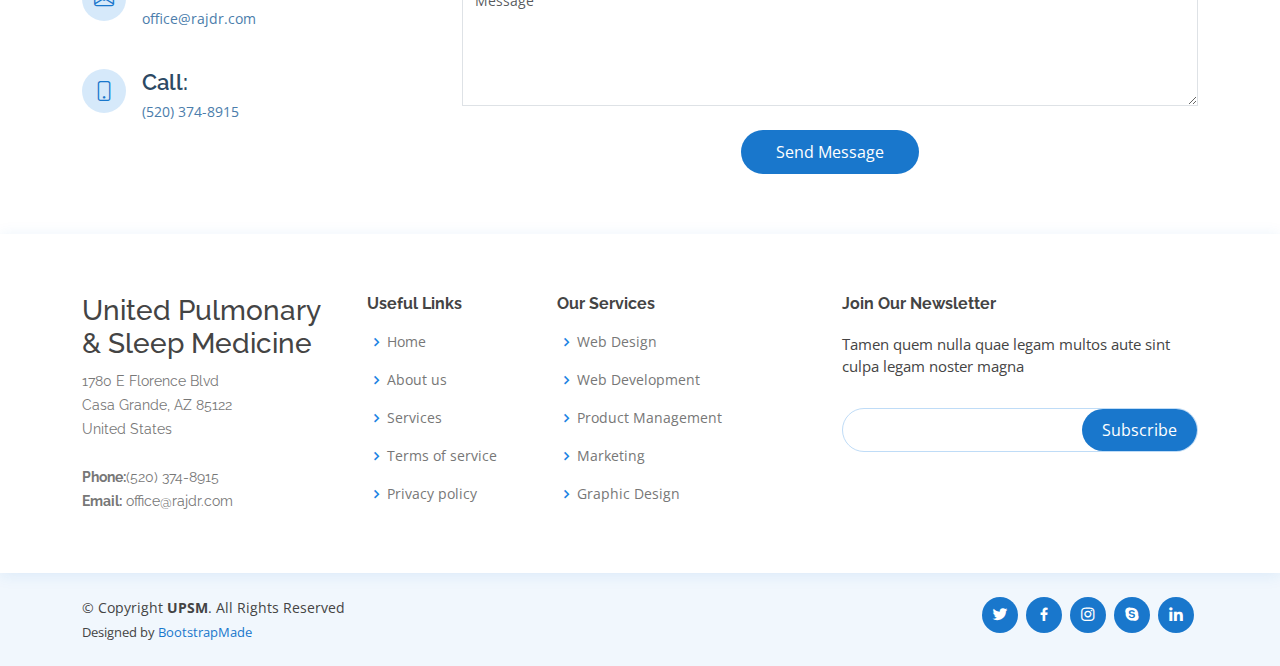
==== commit 915af9f0: "first cut" ====
--- a/index.html
+++ b/index.html
@@ -5,7 +5,7 @@
   <meta charset="utf-8">
   <meta content="width=device-width, initial-scale=1.0" name="viewport">
 
-  <title>Medilab Bootstrap Template - Index</title>
+  <title>United Pulmonary & Sleep Medicine</title>
   <meta content="" name="description">
   <meta content="" name="keywords">
 
@@ -116,10 +116,9 @@
         <div class="row">
           <div class="col-lg-4 d-flex align-items-stretch">
             <div class="content">
-              <h3>Why Choose Medilab?</h3>
+              <h3>Why Choose UPSM?</h3>
               <p>
-                Lorem ipsum dolor sit amet, consectetur adipiscing elit, sed do eiusmod tempor incididunt ut labore et dolore magna aliqua. Duis aute irure dolor in reprehenderit
-                Asperiores dolores sed et. Tenetur quia eos. Autem tempore quibusdam vel necessitatibus optio ad corporis.
+                Discover the heart of UPSM's compassionate care. Our expert pulmonologists and sleep specialists are dedicated to your well-being. Benefit from personalized treatment plans, attentive support, and a focus on improving your respiratory health and restful sleep.
               </p>
               <div class="text-center">
                 <a href="#" class="more-btn">Learn More <i class="bx bx-chevron-right"></i></a>
@@ -132,22 +131,22 @@
                 <div class="col-xl-4 d-flex align-items-stretch">
                   <div class="icon-box mt-4 mt-xl-0">
                     <i class="bx bx-receipt"></i>
-                    <h4>Corporis voluptates sit</h4>
-                    <p>Consequuntur sunt aut quasi enim aliquam quae harum pariatur laboris nisi ut aliquip</p>
+                    <h4>Expert Pulmonologists & Sleep Specialists</h4>
+                    <p>Count on our team's expertise in pulmonology and sleep medicine. Specialists provide top-notch care for your respiratory and sleep health.</p>
                   </div>
                 </div>
                 <div class="col-xl-4 d-flex align-items-stretch">
                   <div class="icon-box mt-4 mt-xl-0">
                     <i class="bx bx-cube-alt"></i>
-                    <h4>Ullamco laboris ladore pan</h4>
-                    <p>Excepteur sint occaecat cupidatat non proident, sunt in culpa qui officia deserunt</p>
+                    <h4>Personalized Approach with Compassion</h4>
+                    <p>Receive tailored care with a compassionate touch. We focus on you, creating individualized treatment plans for optimal results.</p>
                   </div>
                 </div>
                 <div class="col-xl-4 d-flex align-items-stretch">
                   <div class="icon-box mt-4 mt-xl-0">
                     <i class="bx bx-images"></i>
-                    <h4>Labore consequatur</h4>
-                    <p>Aut suscipit aut cum nemo deleniti aut omnis. Doloribus ut maiores omnis facere</p>
+                    <h4>Your Well-Being Matters</h4>
+                    <p>At our facility, your health comes first. Trust our team to support you with attentive care, improving respiratory health and sleep quality.</p>
                   </div>
                 </div>
               </div>
@@ -164,29 +163,29 @@
 
         <div class="row">
           <div class="col-xl-5 col-lg-6 video-box d-flex justify-content-center align-items-stretch position-relative">
-            <a href="https://www.youtube.com/watch?v=jDDaplaOz7Q" class="glightbox play-btn mb-4"></a>
+            <a href="https://www.youtube.com/watch?v=nmki4AXC7-c" class="glightbox play-btn mb-4"></a>
           </div>
 
           <div class="col-xl-7 col-lg-6 icon-boxes d-flex flex-column align-items-stretch justify-content-center py-5 px-lg-5">
-            <h3>Enim quis est voluptatibus aliquid consequatur fugiat</h3>
-            <p>Esse voluptas cumque vel exercitationem. Reiciendis est hic accusamus. Non ipsam et sed minima temporibus laudantium. Soluta voluptate sed facere corporis dolores excepturi. Libero laboriosam sint et id nulla tenetur. Suscipit aut voluptate.</p>
+            <h3>Compassionate Care for Your Respiratory Health and Restful Sleep</h3>
+            <p>At United Pulmonary & Sleep Medicine, we are dedicated to providing comprehensive care for your respiratory health and sleep well-being. Our team of highly skilled pulmonologists and sleep medicine specialists are committed to helping you breathe easier and enjoy restful nights..</p>
 
             <div class="icon-box">
               <div class="icon"><i class="bx bx-fingerprint"></i></div>
-              <h4 class="title"><a href="">Lorem Ipsum</a></h4>
-              <p class="description">Voluptatum deleniti atque corrupti quos dolores et quas molestias excepturi sint occaecati cupiditate non provident</p>
+              <h4 class="title"><a href="">Pulmonary Medicine Expertise</a></h4>
+              <p class="description">Our pulmonologists diagnose and treat a wide range of respiratory conditions, including asthma, chronic obstructive pulmonary disease (COPD), interstitial lung disease, and more. We develop personalized treatment plans to manage your condition effectively.</p>
             </div>
 
             <div class="icon-box">
               <div class="icon"><i class="bx bx-gift"></i></div>
-              <h4 class="title"><a href="">Nemo Enim</a></h4>
-              <p class="description">At vero eos et accusamus et iusto odio dignissimos ducimus qui blanditiis praesentium voluptatum deleniti atque</p>
+              <h4 class="title"><a href="">Sleep Disorder Evaluation</a></h4>
+              <p class="description">If you experience sleep-related issues, our sleep medicine specialists conduct thorough evaluations and sleep studies to diagnose sleep disorders such as sleep apnea, insomnia, restless legs syndrome, and narcolepsy.</p>
             </div>
 
             <div class="icon-box">
               <div class="icon"><i class="bx bx-atom"></i></div>
-              <h4 class="title"><a href="">Dine Pad</a></h4>
-              <p class="description">Explicabo est voluptatum asperiores consequatur magnam. Et veritatis odit. Sunt aut deserunt minus aut eligendi omnis</p>
+              <h4 class="title"><a href="">Sleep Apnea Management</a></h4>
+              <p class="description">We offer various treatments, including continuous positive airway pressure (CPAP) therapy and lifestyle modifications, to manage sleep apnea and improve your sleep quality.</p>
             </div>
 
           </div>
@@ -244,55 +243,55 @@
 
         <div class="section-title">
           <h2>Services</h2>
-          <p>Magnam dolores commodi suscipit. Necessitatibus eius consequatur ex aliquid fuga eum quidem. Sit sint consectetur velit. Quisquam quos quisquam cupiditate. Et nemo qui impedit suscipit alias ea. Quia fugiat sit in iste officiis commodi quidem hic quas.</p>
+          <p>At United Pulmonary & Sleep Medicine, we are dedicated to providing exceptional care for your respiratory health and sleep well-being. Our focus is on your overall health and improved quality of life. Experience the difference our specialized care can make in enhancing your well-being and restoring restful sleep.</p>
         </div>
 
         <div class="row">
           <div class="col-lg-4 col-md-6 d-flex align-items-stretch">
             <div class="icon-box">
               <div class="icon"><i class="fas fa-heartbeat"></i></div>
-              <h4><a href="">Lorem Ipsum</a></h4>
-              <p>Voluptatum deleniti atque corrupti quos dolores et quas molestias excepturi</p>
+              <h4><a href="">Pulmonary Medicine Expertise</a></h4>
+              <p>Comprehensive care for asthma, COPD, and lung disease. Personalized treatment plans to improve breathing.</p>
             </div>
           </div>
 
           <div class="col-lg-4 col-md-6 d-flex align-items-stretch mt-4 mt-md-0">
             <div class="icon-box">
               <div class="icon"><i class="fas fa-pills"></i></div>
-              <h4><a href="">Sed ut perspiciatis</a></h4>
-              <p>Duis aute irure dolor in reprehenderit in voluptate velit esse cillum dolore</p>
+              <h4><a href="">Sleep Disorder Evaluation</a></h4>
+              <p>Thorough assessments for sleep disorders. Diagnosing apnea, insomnia, and more.</p>
             </div>
           </div>
 
           <div class="col-lg-4 col-md-6 d-flex align-items-stretch mt-4 mt-lg-0">
             <div class="icon-box">
               <div class="icon"><i class="fas fa-hospital-user"></i></div>
-              <h4><a href="">Magni Dolores</a></h4>
-              <p>Excepteur sint occaecat cupidatat non proident, sunt in culpa qui officia</p>
+              <h4><a href="">Sleep Apnea Management</a></h4>
+              <p>Effective treatments for better sleep. CPAP therapy and lifestyle adjustments.</p>
             </div>
           </div>
 
           <div class="col-lg-4 col-md-6 d-flex align-items-stretch mt-4">
             <div class="icon-box">
               <div class="icon"><i class="fas fa-dna"></i></div>
-              <h4><a href="">Nemo Enim</a></h4>
-              <p>At vero eos et accusamus et iusto odio dignissimos ducimus qui blanditiis</p>
+              <h4><a href="">Respiratory Therapy</a></h4>
+              <p>Manage chronic conditions with expert support. Improve lung function and well-being.</p>
             </div>
           </div>
 
           <div class="col-lg-4 col-md-6 d-flex align-items-stretch mt-4">
             <div class="icon-box">
               <div class="icon"><i class="fas fa-wheelchair"></i></div>
-              <h4><a href="">Dele cardo</a></h4>
-              <p>Quis consequatur saepe eligendi voluptatem consequatur dolor consequuntur</p>
+              <h4><a href="">Sleep Hygiene Education</a></h4>
+              <p>Learn healthy sleep habits for quality rest. Create a conducive sleep environment.</p>
             </div>
           </div>
 
           <div class="col-lg-4 col-md-6 d-flex align-items-stretch mt-4">
             <div class="icon-box">
               <div class="icon"><i class="fas fa-notes-medical"></i></div>
-              <h4><a href="">Divera don</a></h4>
-              <p>Modi nostrum vel laborum. Porro fugit error sit minus sapiente sit aspernatur</p>
+              <h4><a href="">Patient-Centered Care</a></h4>
+              <p>Compassionate team prioritizing your comfort. Involved in your treatment journey.</p>
             </div>
           </div>
 
@@ -307,7 +306,7 @@
 
         <div class="section-title">
           <h2>Make an Appointment</h2>
-          <p>Magnam dolores commodi suscipit. Necessitatibus eius consequatur ex aliquid fuga eum quidem. Sit sint consectetur velit. Quisquam quos quisquam cupiditate. Et nemo qui impedit suscipit alias ea. Quia fugiat sit in iste officiis commodi quidem hic quas.</p>
+          <p>Our team is here to address your questions, schedule appointments, and provide the support you need. Reach out today to embark on your journey to better breathing and restful sleep. Let us be your partners in enhancing your well-being.</p>
         </div>
 
         <form action="forms/appointment.php" method="post" role="form" class="php-email-form">
@@ -371,26 +370,26 @@
 
         <div class="section-title">
           <h2>Departments</h2>
-          <p>Magnam dolores commodi suscipit. Necessitatibus eius consequatur ex aliquid fuga eum quidem. Sit sint consectetur velit. Quisquam quos quisquam cupiditate. Et nemo qui impedit suscipit alias ea. Quia fugiat sit in iste officiis commodi quidem hic quas.</p>
+          <p>At United Pulmonary & Sleep Medicine, our dedicated departments work together to provide comprehensive care for your respiratory health and sleep well-being. Experience the difference our specialized care can make in enhancing your overall health and restful sleep.</p>
         </div>
 
         <div class="row gy-4">
           <div class="col-lg-3">
             <ul class="nav nav-tabs flex-column">
               <li class="nav-item">
-                <a class="nav-link active show" data-bs-toggle="tab" href="#tab-1">Cardiology</a>
+                <a class="nav-link active show" data-bs-toggle="tab" href="#tab-1">Pulmonology</a>
               </li>
               <li class="nav-item">
-                <a class="nav-link" data-bs-toggle="tab" href="#tab-2">Neurology</a>
+                <a class="nav-link" data-bs-toggle="tab" href="#tab-2">Sleep Medicine</a>
               </li>
               <li class="nav-item">
-                <a class="nav-link" data-bs-toggle="tab" href="#tab-3">Hepatology</a>
+                <a class="nav-link" data-bs-toggle="tab" href="#tab-3">Respiratory Therapy</a>
               </li>
               <li class="nav-item">
-                <a class="nav-link" data-bs-toggle="tab" href="#tab-4">Pediatrics</a>
+                <a class="nav-link" data-bs-toggle="tab" href="#tab-4">Sleep Apnea Clinic</a>
               </li>
               <li class="nav-item">
-                <a class="nav-link" data-bs-toggle="tab" href="#tab-5">Eye Care</a>
+                <a class="nav-link" data-bs-toggle="tab" href="#tab-5">Patient-Centered Care</a>
               </li>
             </ul>
           </div>
@@ -399,9 +398,9 @@
               <div class="tab-pane active show" id="tab-1">
                 <div class="row gy-4">
                   <div class="col-lg-8 details order-2 order-lg-1">
-                    <h3>Cardiology</h3>
-                    <p class="fst-italic">Qui laudantium consequatur laborum sit qui ad sapiente dila parde sonata raqer a videna mareta paulona marka</p>
-                    <p>Et nobis maiores eius. Voluptatibus ut enim blanditiis atque harum sint. Laborum eos ipsum ipsa odit magni. Incidunt hic ut molestiae aut qui. Est repellat minima eveniet eius et quis magni nihil. Consequatur dolorem quaerat quos qui similique accusamus nostrum rem vero</p>
+                    <h3>Expert Respiratory Care</h3>
+                    <p class="fst-italic">Our Pulmonology Department comprises skilled specialists dedicated to providing top-notch respiratory care.</p>
+                    <p>We diagnose and treat conditions like asthma, COPD, and lung diseases. With personalized treatment plans, we aim to enhance your lung function and overall well-being.</p>
                   </div>
                   <div class="col-lg-4 text-center order-1 order-lg-2">
                     <img src="assets/img/departments-1.jpg" alt="" class="img-fluid">
@@ -411,9 +410,9 @@
               <div class="tab-pane" id="tab-2">
                 <div class="row gy-4">
                   <div class="col-lg-8 details order-2 order-lg-1">
-                    <h3>Et blanditiis nemo veritatis excepturi</h3>
-                    <p class="fst-italic">Qui laudantium consequatur laborum sit qui ad sapiente dila parde sonata raqer a videna mareta paulona marka</p>
-                    <p>Ea ipsum voluptatem consequatur quis est. Illum error ullam omnis quia et reiciendis sunt sunt est. Non aliquid repellendus itaque accusamus eius et velit ipsa voluptates. Optio nesciunt eaque beatae accusamus lerode pakto madirna desera vafle de nideran pal</p>
+                    <h3>Restful Sleep Solutions</h3>
+                    <p class="fst-italic">The Sleep Medicine Department focuses on sleep disorders, including sleep apnea, insomnia, and restless legs syndrome.</p>
+                    <p>Our specialists conduct thorough evaluations and sleep studies to pinpoint issues and develop effective treatment strategies for better sleep and improved quality of life.</p>
                   </div>
                   <div class="col-lg-4 text-center order-1 order-lg-2">
                     <img src="assets/img/departments-2.jpg" alt="" class="img-fluid">
@@ -423,9 +422,9 @@
               <div class="tab-pane" id="tab-3">
                 <div class="row gy-4">
                   <div class="col-lg-8 details order-2 order-lg-1">
-                    <h3>Impedit facilis occaecati odio neque aperiam sit</h3>
-                    <p class="fst-italic">Eos voluptatibus quo. Odio similique illum id quidem non enim fuga. Qui natus non sunt dicta dolor et. In asperiores velit quaerat perferendis aut</p>
-                    <p>Iure officiis odit rerum. Harum sequi eum illum corrupti culpa veritatis quisquam. Neque necessitatibus illo rerum eum ut. Commodi ipsam minima molestiae sed laboriosam a iste odio. Earum odit nesciunt fugiat sit ullam. Soluta et harum voluptatem optio quae</p>
+                    <h3>Supportive Breathing Solutions</h3>
+                    <p class="fst-italic">Our Respiratory Therapy Department offers expert support for managing chronic respiratory conditions.</p>
+                    <p>Our respiratory therapists provide education and techniques to improve lung function, helping you lead a more fulfilling and active life.</p>
                   </div>
                   <div class="col-lg-4 text-center order-1 order-lg-2">
                     <img src="assets/img/departments-3.jpg" alt="" class="img-fluid">
@@ -435,9 +434,9 @@
               <div class="tab-pane" id="tab-4">
                 <div class="row gy-4">
                   <div class="col-lg-8 details order-2 order-lg-1">
-                    <h3>Fuga dolores inventore laboriosam ut est accusamus laboriosam dolore</h3>
-                    <p class="fst-italic">Totam aperiam accusamus. Repellat consequuntur iure voluptas iure porro quis delectus</p>
-                    <p>Eaque consequuntur consequuntur libero expedita in voluptas. Nostrum ipsam necessitatibus aliquam fugiat debitis quis velit. Eum ex maxime error in consequatur corporis atque. Eligendi asperiores sed qui veritatis aperiam quia a laborum inventore</p>
+                    <h3>Comprehensive Apnea Management</h3>
+                    <p class="fst-italic">At our Sleep Apnea Clinic, we specialize in managing sleep apnea.</p>
+                    <p>We offer a range of treatments, including CPAP therapy, lifestyle adjustments, and positional therapy, to promote better sleep and minimize health risks.</p>
                   </div>
                   <div class="col-lg-4 text-center order-1 order-lg-2">
                     <img src="assets/img/departments-4.jpg" alt="" class="img-fluid">
@@ -447,9 +446,9 @@
               <div class="tab-pane" id="tab-5">
                 <div class="row gy-4">
                   <div class="col-lg-8 details order-2 order-lg-1">
-                    <h3>Est eveniet ipsam sindera pad rone matrelat sando reda</h3>
-                    <p class="fst-italic">Omnis blanditiis saepe eos autem qui sunt debitis porro quia.</p>
-                    <p>Exercitationem nostrum omnis. Ut reiciendis repudiandae minus. Omnis recusandae ut non quam ut quod eius qui. Ipsum quia odit vero atque qui quibusdam amet. Occaecati sed est sint aut vitae molestiae voluptate vel</p>
+                    <h3>Your Well-Being Matters</h3>
+                    <p class="fst-italic">Our Patient-Centered Care Department ensures you receive compassionate, attentive support throughout your healthcare journey.  </p>
+                    <p>We prioritize your comfort, actively involving you in treatment decisions, and addressing your concerns with care and understanding.</p>
                   </div>
                   <div class="col-lg-4 text-center order-1 order-lg-2">
                     <img src="assets/img/departments-5.jpg" alt="" class="img-fluid">
@@ -791,7 +790,7 @@
       </div>
 
       <div>
-        <iframe style="border:0; width: 100%; height: 350px;" src="https://www.google.com/maps/embed?pb=!1m14!1m8!1m3!1d12097.433213460943!2d-74.0062269!3d40.7101282!3m2!1i1024!2i768!4f13.1!3m3!1m2!1s0x0%3A0xb89d1fe6bc499443!2sDowntown+Conference+Center!5e0!3m2!1smk!2sbg!4v1539943755621" frameborder="0" allowfullscreen></iframe>
+        <iframe style="border:0; width: 100%; height: 350px;" src="https://www.google.com/maps?q=32.880906953451785,-111.71061754662801&z=15&output=embed&hl=en&markers=32.880906953451785,-111.71061754662801%7Clabel:United%20Pulmonary%20%26%20Sleep%20Medicine" frameborder="0" allowfullscreen></iframe>
       </div>
 
       <div class="container">
@@ -802,19 +801,20 @@
               <div class="address">
                 <i class="bi bi-geo-alt"></i>
                 <h4>Location:</h4>
-                <p>A108 Adam Street, New York, NY 535022</p>
+                <p>United Pulmonary & Sleep Medicine</p>
+				<p>1780 E Florence Blvd #110, Casa Grande, AZ 85122</p>
               </div>
 
               <div class="email">
                 <i class="bi bi-envelope"></i>
                 <h4>Email:</h4>
-                <p>info@example.com</p>
+                <p>office@rajdr.com</p>
               </div>
 
               <div class="phone">
                 <i class="bi bi-phone"></i>
                 <h4>Call:</h4>
-				<p>+1 (520) 374-8915s</p>
+				<p>(520) 374-8915</p>
               </div>
 
             </div>
@@ -863,13 +863,13 @@
         <div class="row">
 
           <div class="col-lg-3 col-md-6 footer-contact">
-            <h3>Medilab</h3>
+            <h3>United Pulmonary & Sleep Medicine</h3>
             <p>
-              A108 Adam Street <br>
-              New York, NY 535022<br>
+              1780 E Florence Blvd<br>
+              Casa Grande, AZ 85122<br>
               United States <br><br>
-              <strong>Phone:</strong> +1 5589 55488 55<br>
-              <strong>Email:</strong> info@example.com<br>
+              <strong>Phone:</strong>(520) 374-8915<br>
+              <strong>Email:</strong> office@rajdr.com<br>
             </p>
           </div>
 
@@ -911,7 +911,7 @@
 
       <div class="me-md-auto text-center text-md-start">
         <div class="copyright">
-          &copy; Copyright <strong><span>Medilab</span></strong>. All Rights Reserved
+          &copy; Copyright <strong><span>UPSM</span></strong>. All Rights Reserved
         </div>
         <div class="credits">
           <!-- All the links in the footer should remain intact. -->
--- a/assets/css/style.css
+++ b/assets/css/style.css
@@ -190,7 +190,7 @@
 }
 
 #header .logo img {
-  max-height: 75px;
+  max-height: 70px;
 }
 
 /**
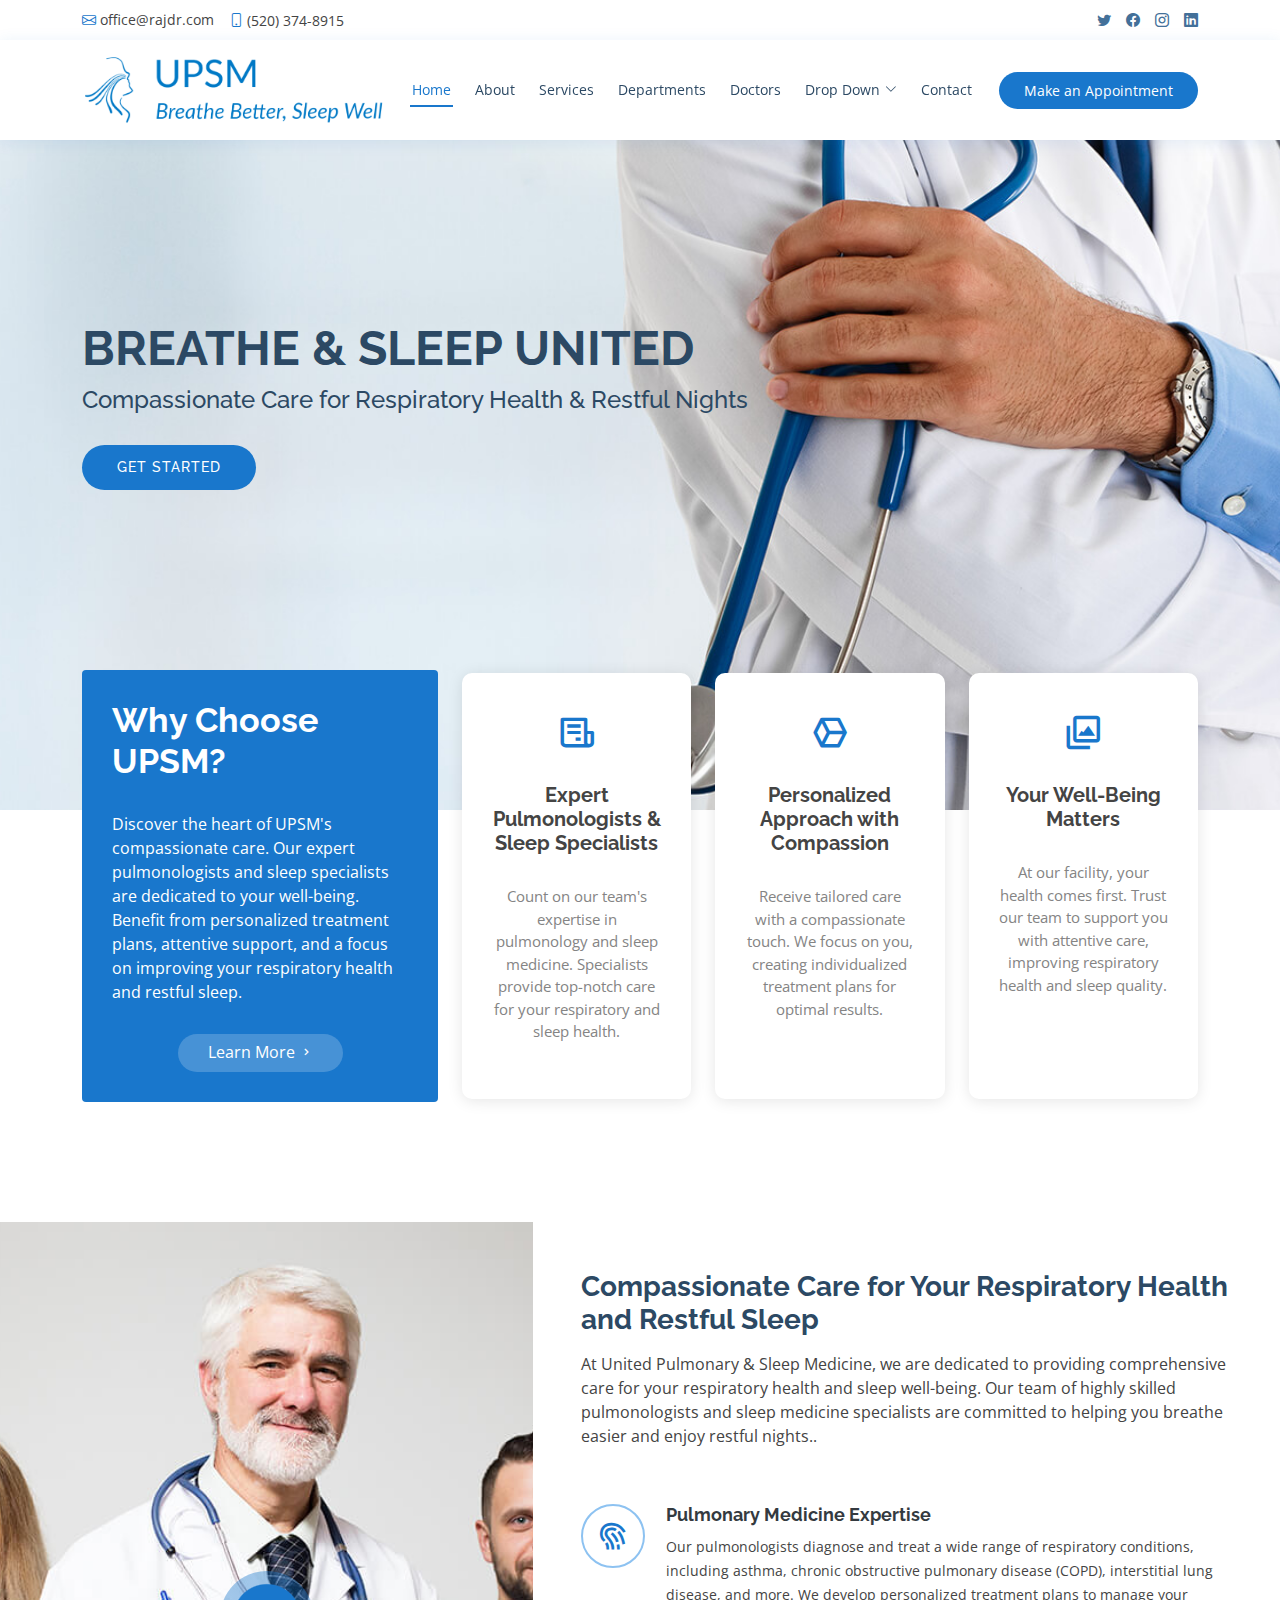
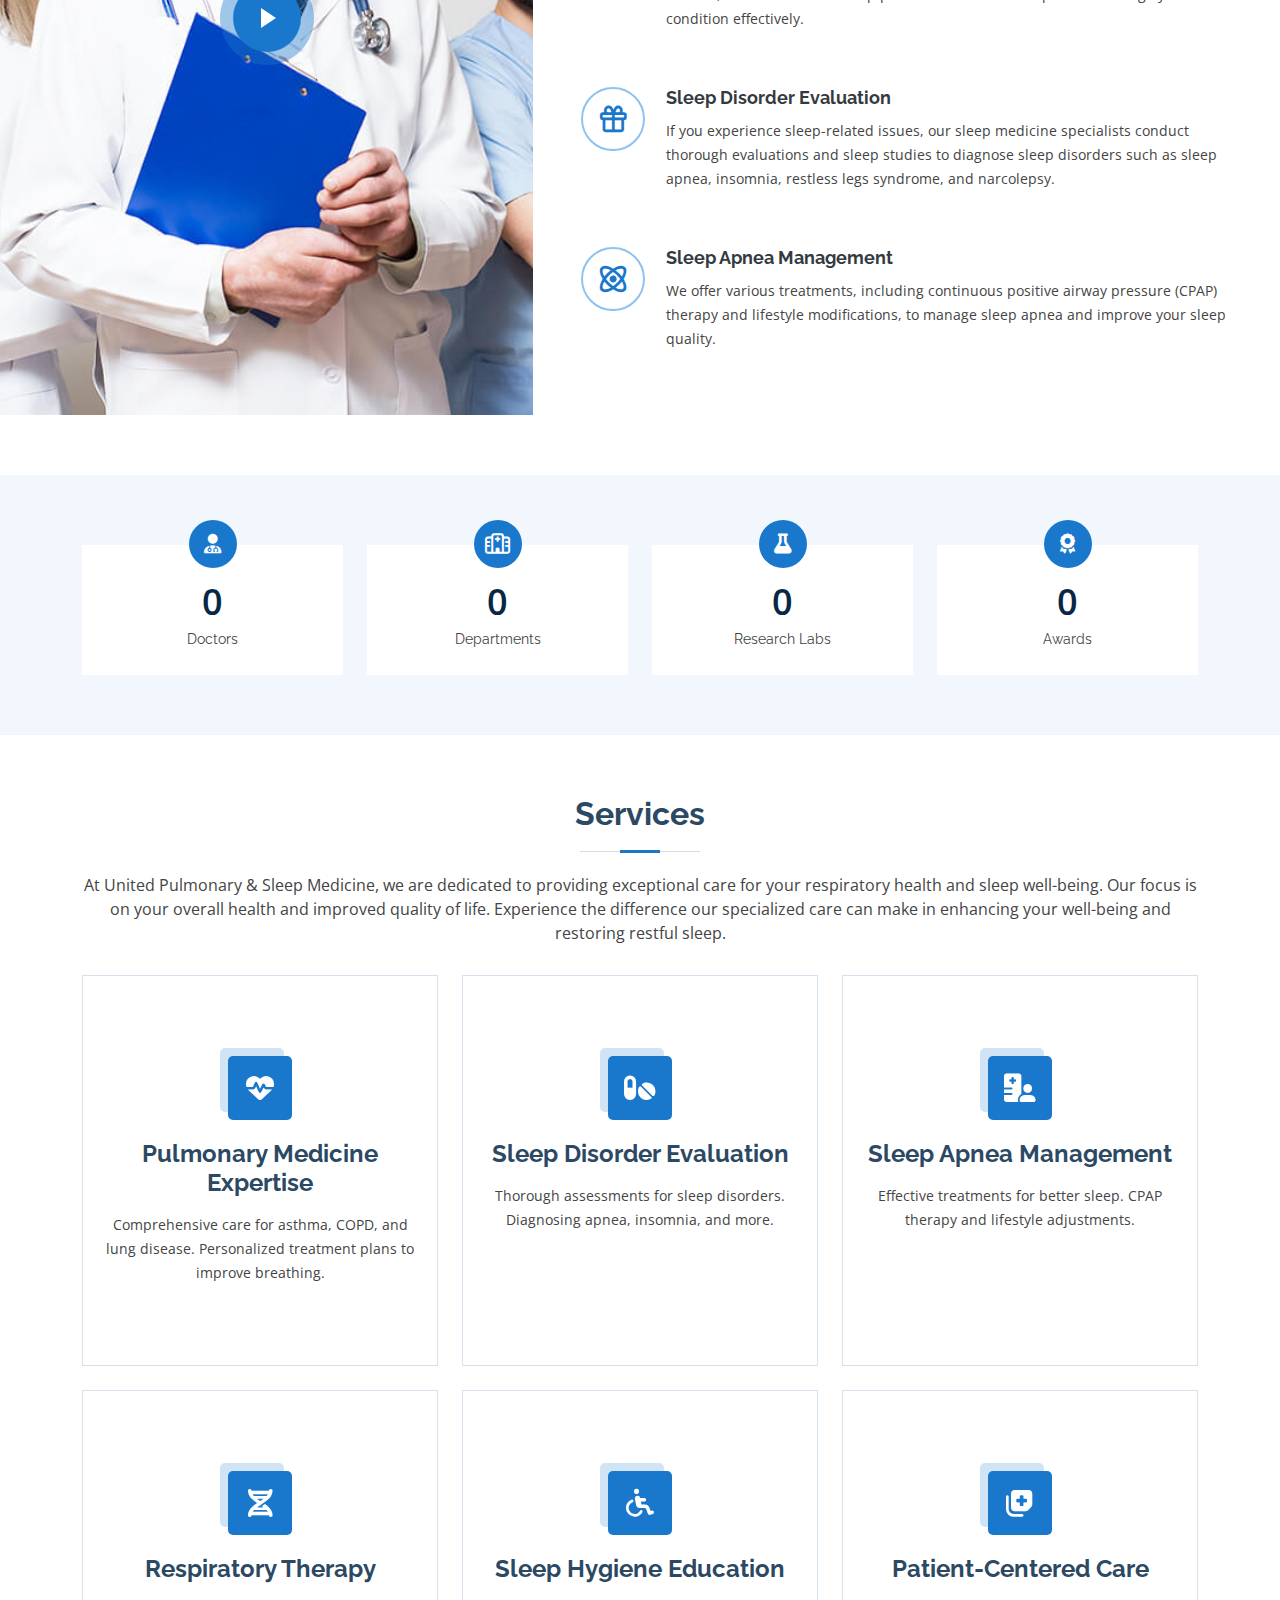
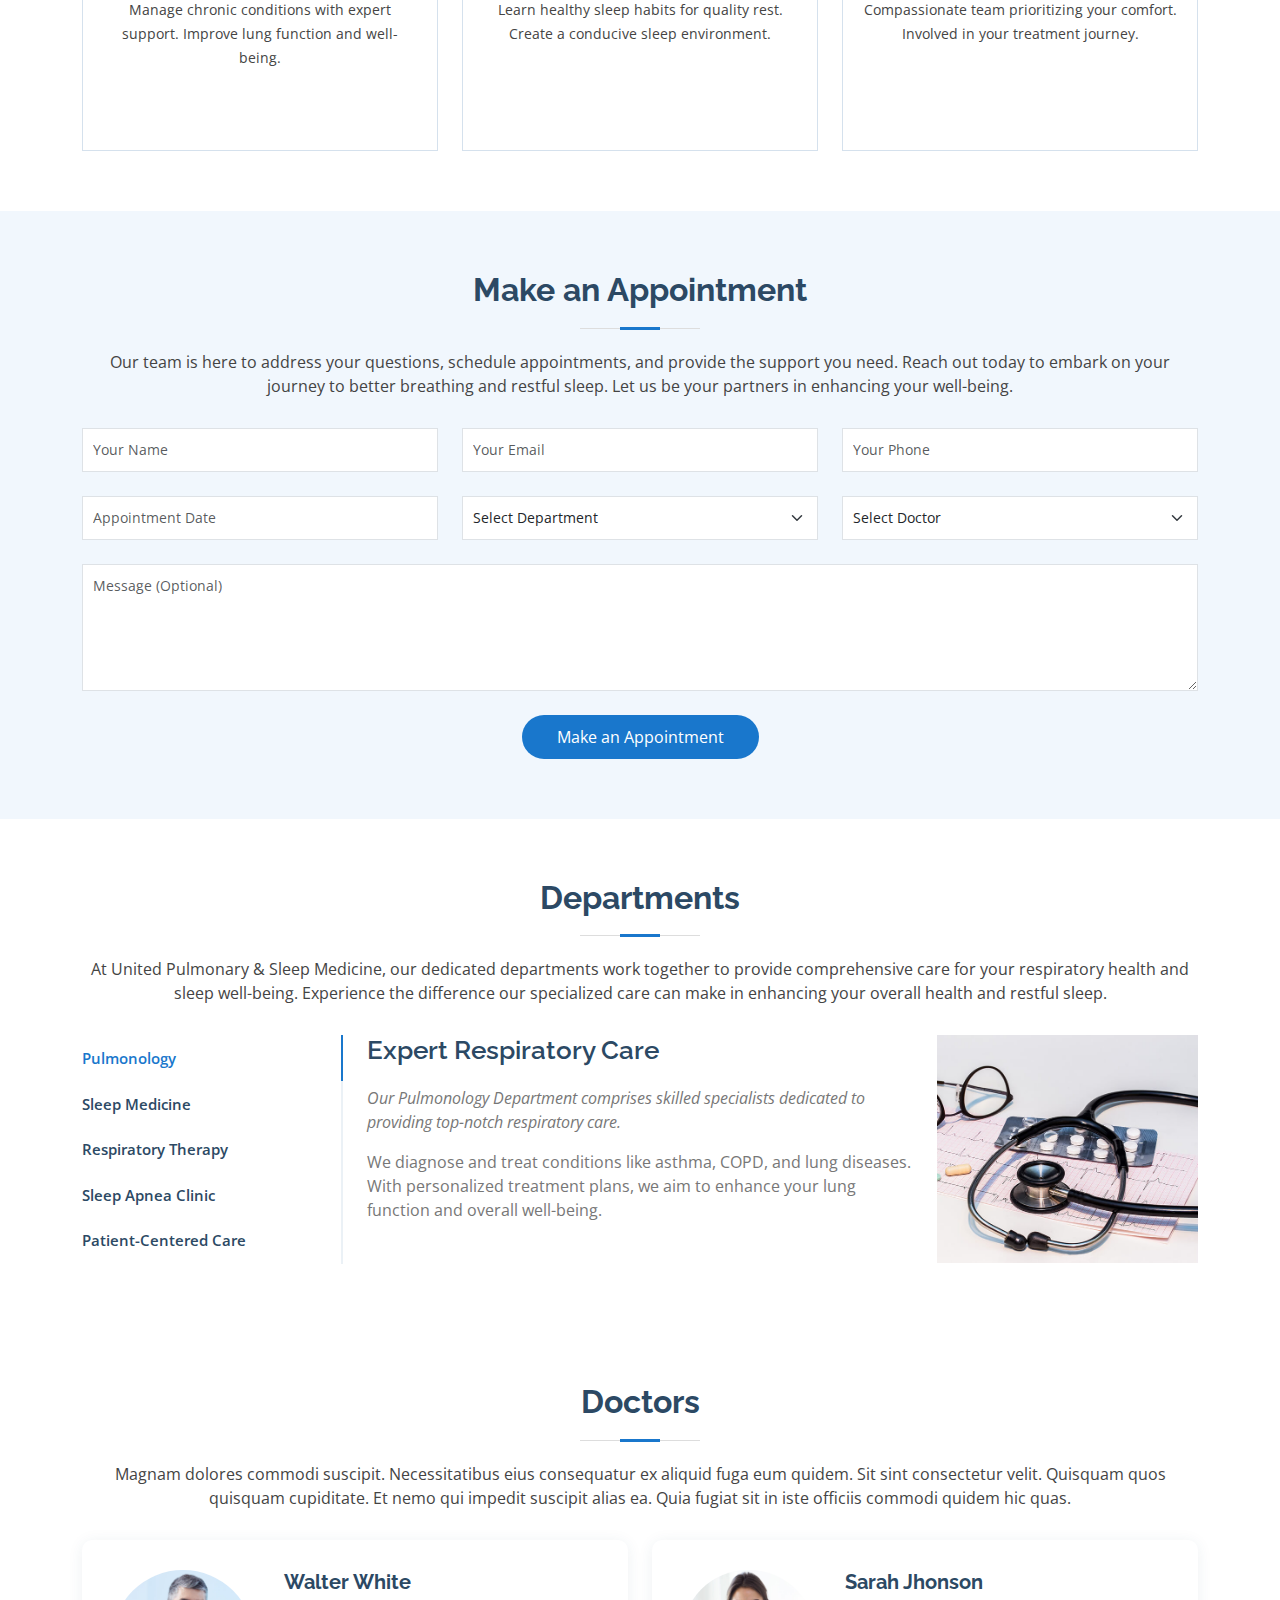
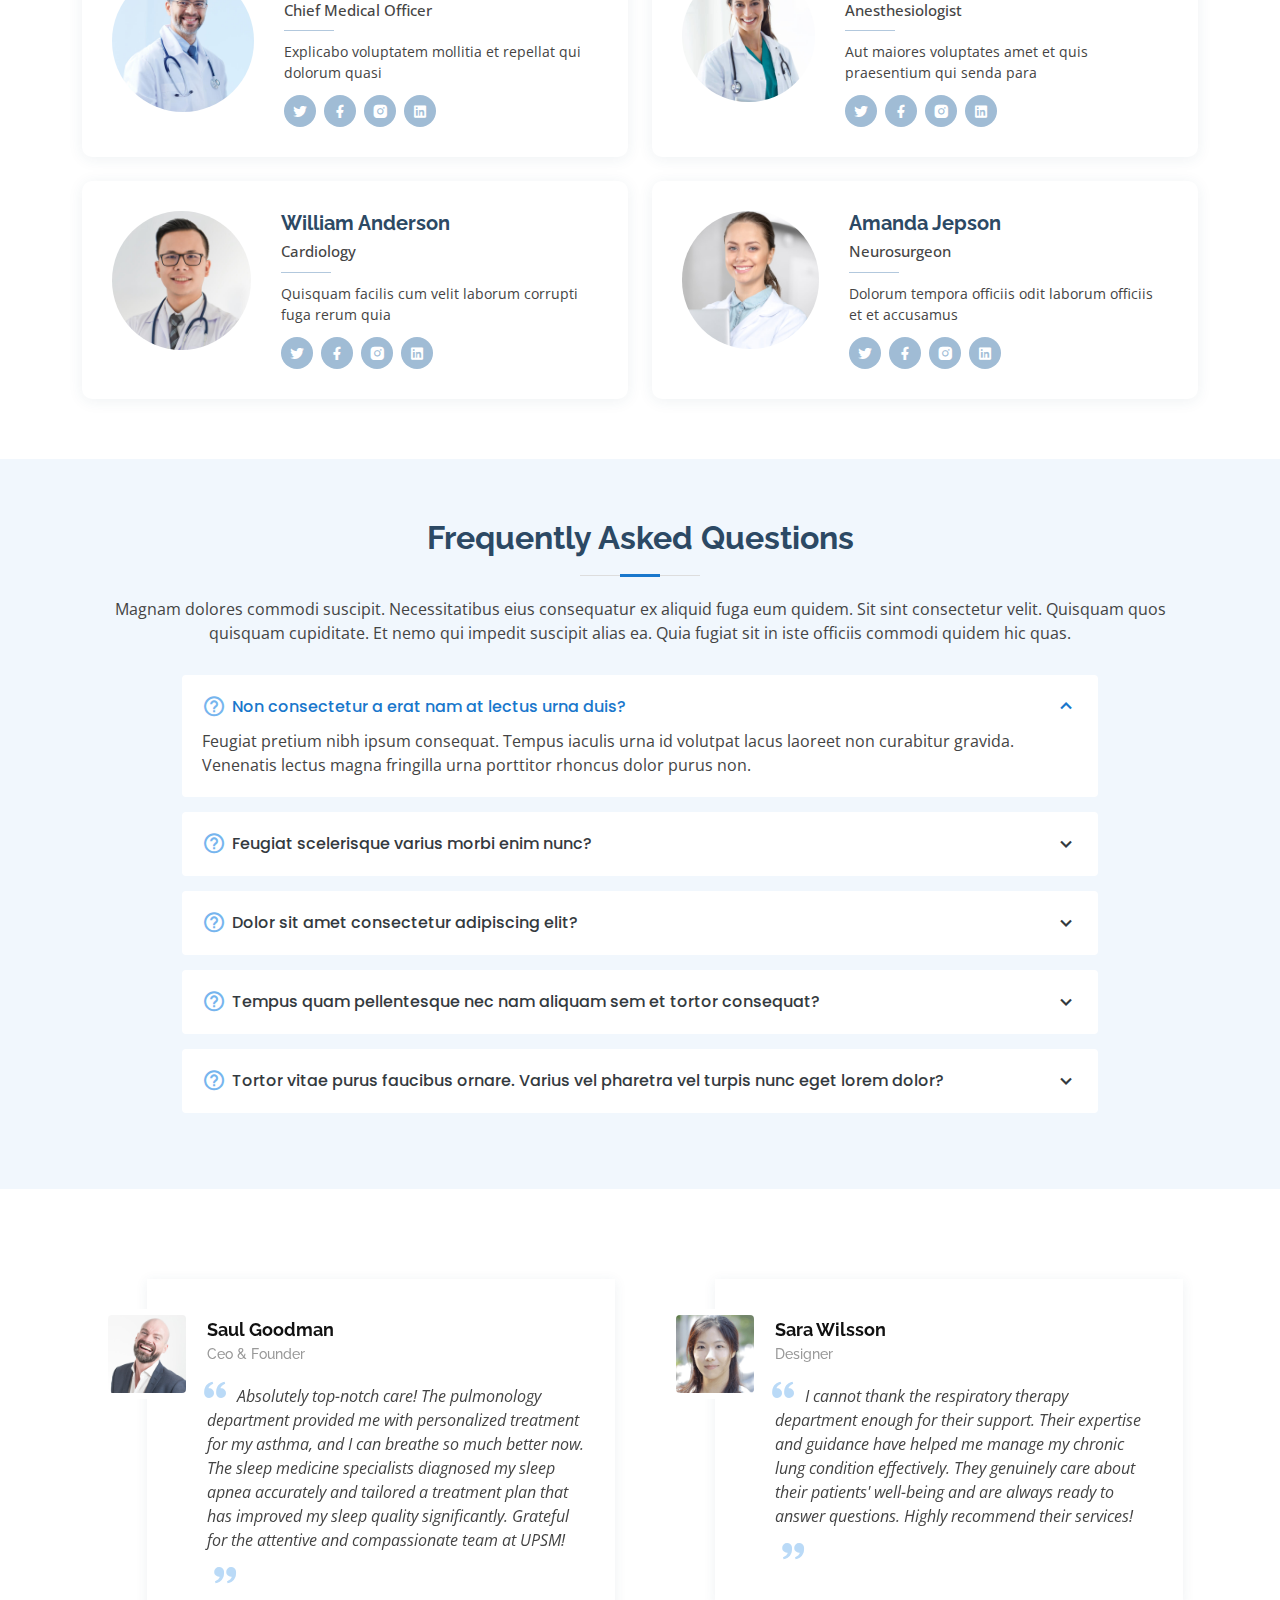
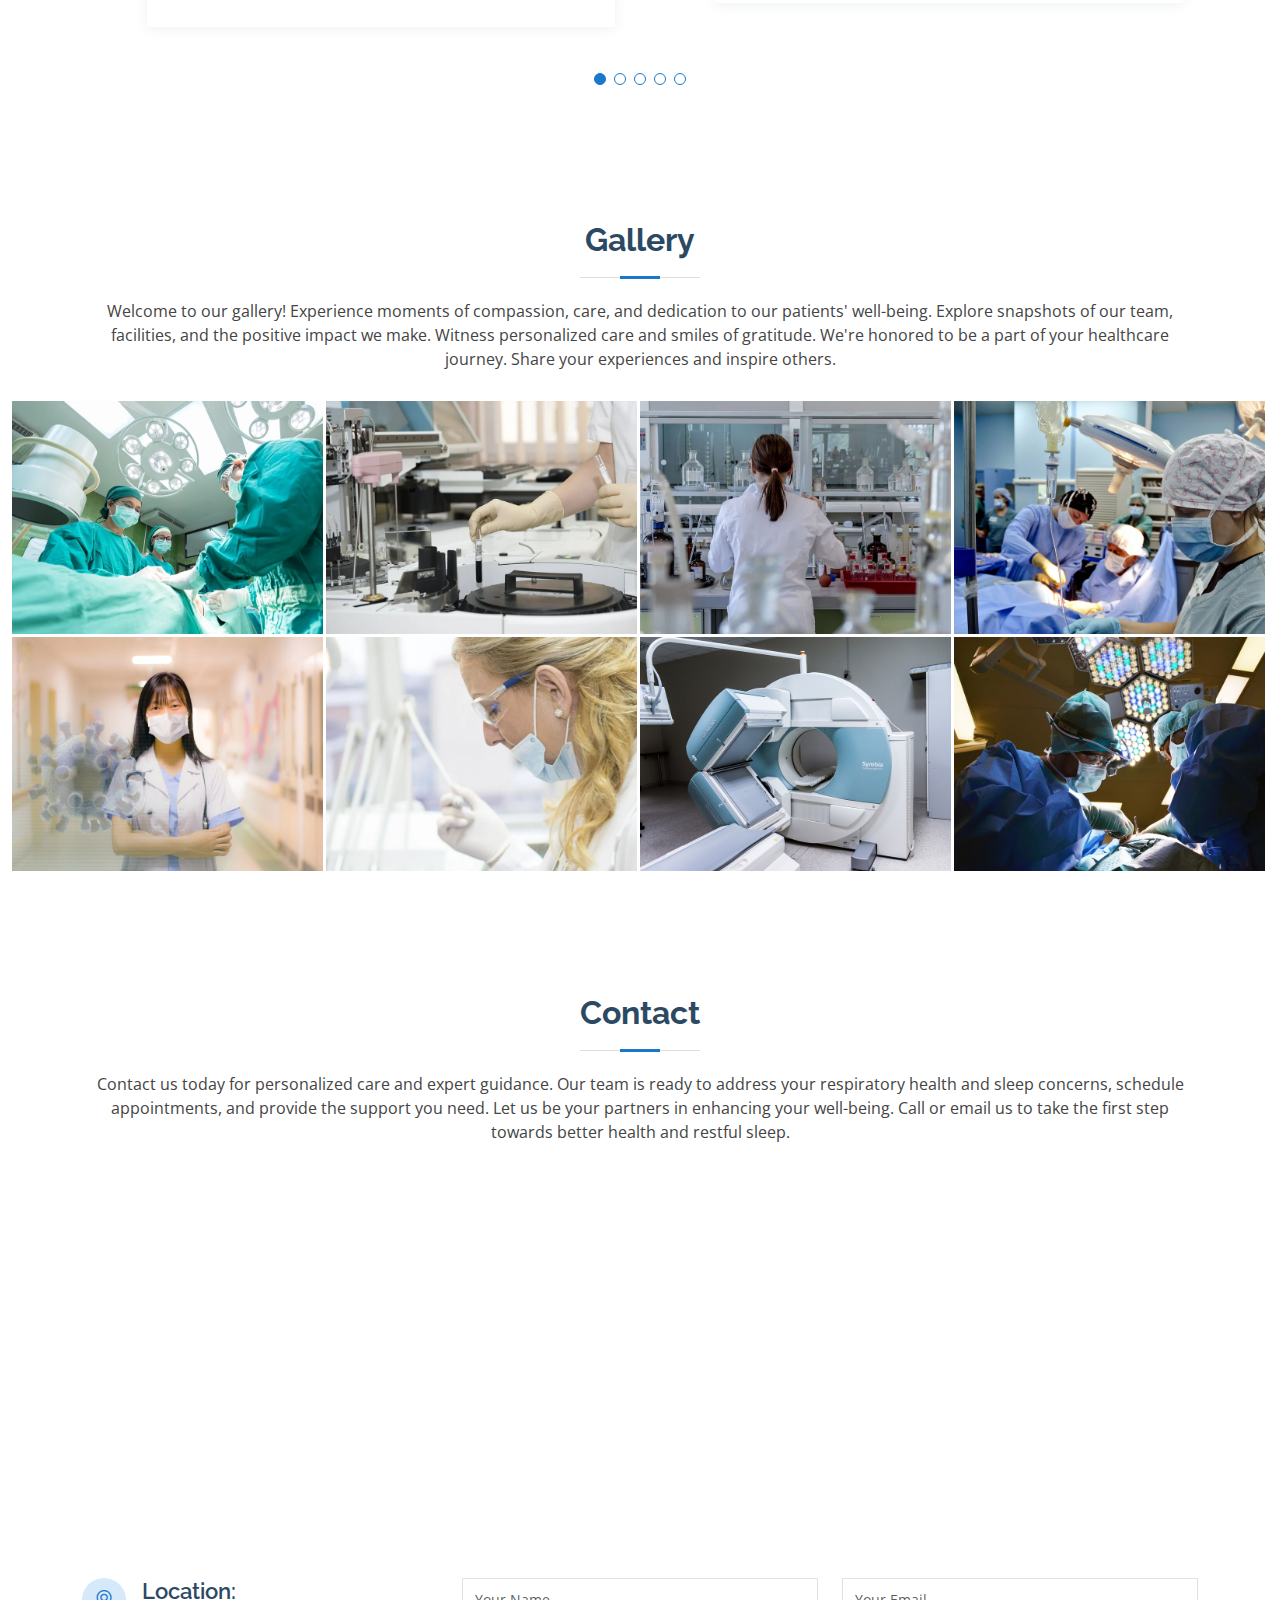
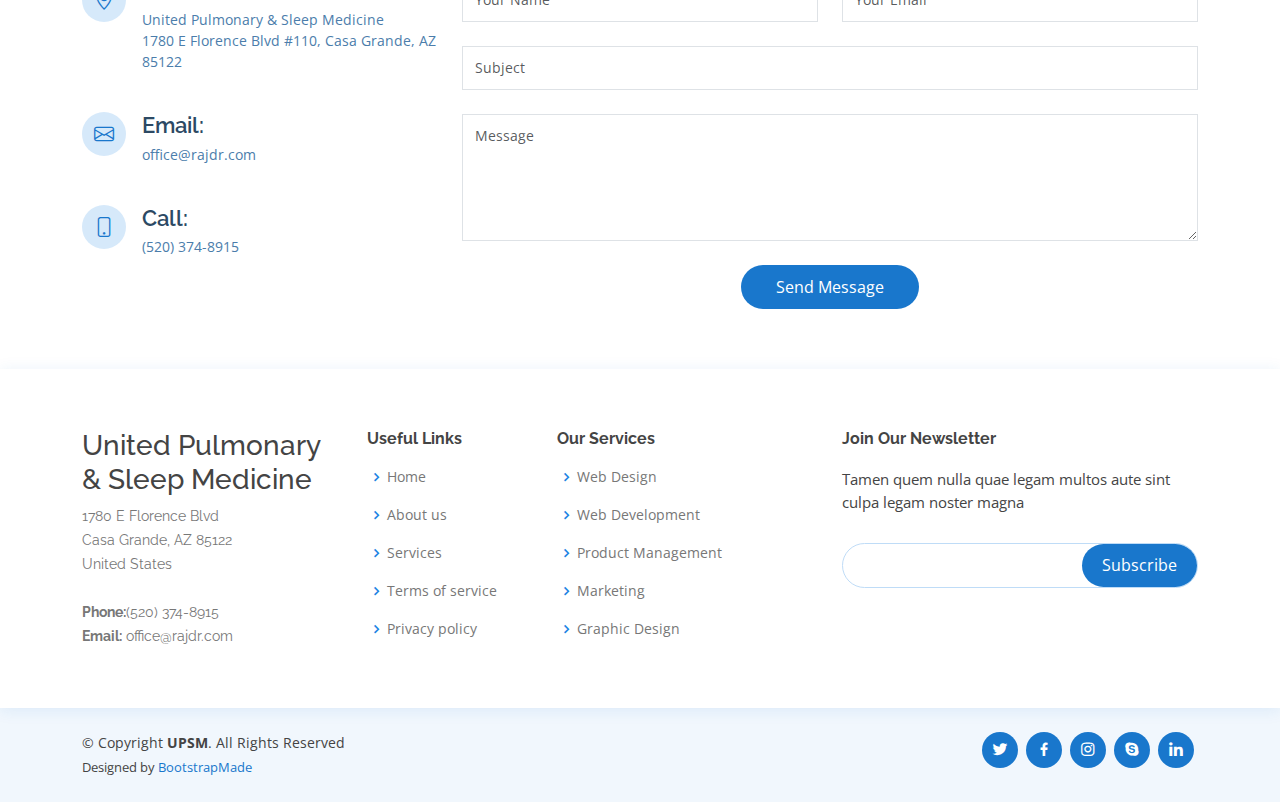
==== commit e87fd302: "second cut" ====
--- a/index.html
+++ b/index.html
@@ -623,7 +623,7 @@
                   <h4>Ceo &amp; Founder</h4>
                   <p>
                     <i class="bx bxs-quote-alt-left quote-icon-left"></i>
-                    Proin iaculis purus consequat sem cure digni ssim donec porttitora entum suscipit rhoncus. Accusantium quam, ultricies eget id, aliquam eget nibh et. Maecen aliquam, risus at semper.
+                    Absolutely top-notch care! The pulmonology department provided me with personalized treatment for my asthma, and I can breathe so much better now. The sleep medicine specialists diagnosed my sleep apnea accurately and tailored a treatment plan that has improved my sleep quality significantly. Grateful for the attentive and compassionate team at UPSM!
                     <i class="bx bxs-quote-alt-right quote-icon-right"></i>
                   </p>
                 </div>
@@ -638,7 +638,7 @@
                   <h4>Designer</h4>
                   <p>
                     <i class="bx bxs-quote-alt-left quote-icon-left"></i>
-                    Export tempor illum tamen malis malis eram quae irure esse labore quem cillum quid cillum eram malis quorum velit fore eram velit sunt aliqua noster fugiat irure amet legam anim culpa.
+                    I cannot thank the respiratory therapy department enough for their support. Their expertise and guidance have helped me manage my chronic lung condition effectively. They genuinely care about their patients' well-being and are always ready to answer questions. Highly recommend their services!
                     <i class="bx bxs-quote-alt-right quote-icon-right"></i>
                   </p>
                 </div>
@@ -653,7 +653,7 @@
                   <h4>Store Owner</h4>
                   <p>
                     <i class="bx bxs-quote-alt-left quote-icon-left"></i>
-                    Enim nisi quem export duis labore cillum quae magna enim sint quorum nulla quem veniam duis minim tempor labore quem eram duis noster aute amet eram fore quis sint minim.
+                    The Sleep Apnea Clinic at UPSM is a game-changer! After years of restless nights, they provided me with CPAP therapy that has transformed my sleep. I wake up feeling refreshed and energized. The clinic's staff is friendly and supportive, making the whole experience positive. Thank you, UPSM!
                     <i class="bx bxs-quote-alt-right quote-icon-right"></i>
                   </p>
                 </div>
@@ -668,7 +668,7 @@
                   <h4>Freelancer</h4>
                   <p>
                     <i class="bx bxs-quote-alt-left quote-icon-left"></i>
-                    Fugiat enim eram quae cillum dolore dolor amet nulla culpa multos export minim fugiat minim velit minim dolor enim duis veniam ipsum anim magna sunt elit fore quem dolore labore illum veniam.
+                    United Pulmonary & Sleep Medicine truly puts their patients first. The patient-centered care department goes above and beyond to ensure comfort and understanding. They listened to my concerns and involved me in my treatment decisions. Feeling cared for and valued as a patient means a lot. Highly recommend this caring team!
                     <i class="bx bxs-quote-alt-right quote-icon-right"></i>
                   </p>
                 </div>
@@ -683,7 +683,7 @@
                   <h4>Entrepreneur</h4>
                   <p>
                     <i class="bx bxs-quote-alt-left quote-icon-left"></i>
-                    Quis quorum aliqua sint quem legam fore sunt eram irure aliqua veniam tempor noster veniam enim culpa labore duis sunt culpa nulla illum cillum fugiat legam esse veniam culpa fore nisi cillum quid.
+                    I cannot say enough good things about UPSM. From the thorough sleep disorder evaluation to the excellent treatment recommendations, they have truly made a difference in my life. I'm finally getting quality sleep thanks to their support and expertise. A big thank you to the entire team!
                     <i class="bx bxs-quote-alt-right quote-icon-right"></i>
                   </p>
                 </div>
@@ -703,7 +703,7 @@
 
         <div class="section-title">
           <h2>Gallery</h2>
-          <p>Magnam dolores commodi suscipit. Necessitatibus eius consequatur ex aliquid fuga eum quidem. Sit sint consectetur velit. Quisquam quos quisquam cupiditate. Et nemo qui impedit suscipit alias ea. Quia fugiat sit in iste officiis commodi quidem hic quas.</p>
+          <p>Welcome to our gallery! Experience moments of compassion, care, and dedication to our patients' well-being. Explore snapshots of our team, facilities, and the positive impact we make. Witness personalized care and smiles of gratitude. We're honored to be a part of your healthcare journey. Share your experiences and inspire others.</p>
         </div>
       </div>
 
@@ -785,7 +785,7 @@
 
         <div class="section-title">
           <h2>Contact</h2>
-          <p>Magnam dolores commodi suscipit. Necessitatibus eius consequatur ex aliquid fuga eum quidem. Sit sint consectetur velit. Quisquam quos quisquam cupiditate. Et nemo qui impedit suscipit alias ea. Quia fugiat sit in iste officiis commodi quidem hic quas.</p>
+          <p>Contact us today for personalized care and expert guidance. Our team is ready to address your respiratory health and sleep concerns, schedule appointments, and provide the support you need. Let us be your partners in enhancing your well-being. Call or email us to take the first step towards better health and restful sleep.</p>
         </div>
       </div>
 
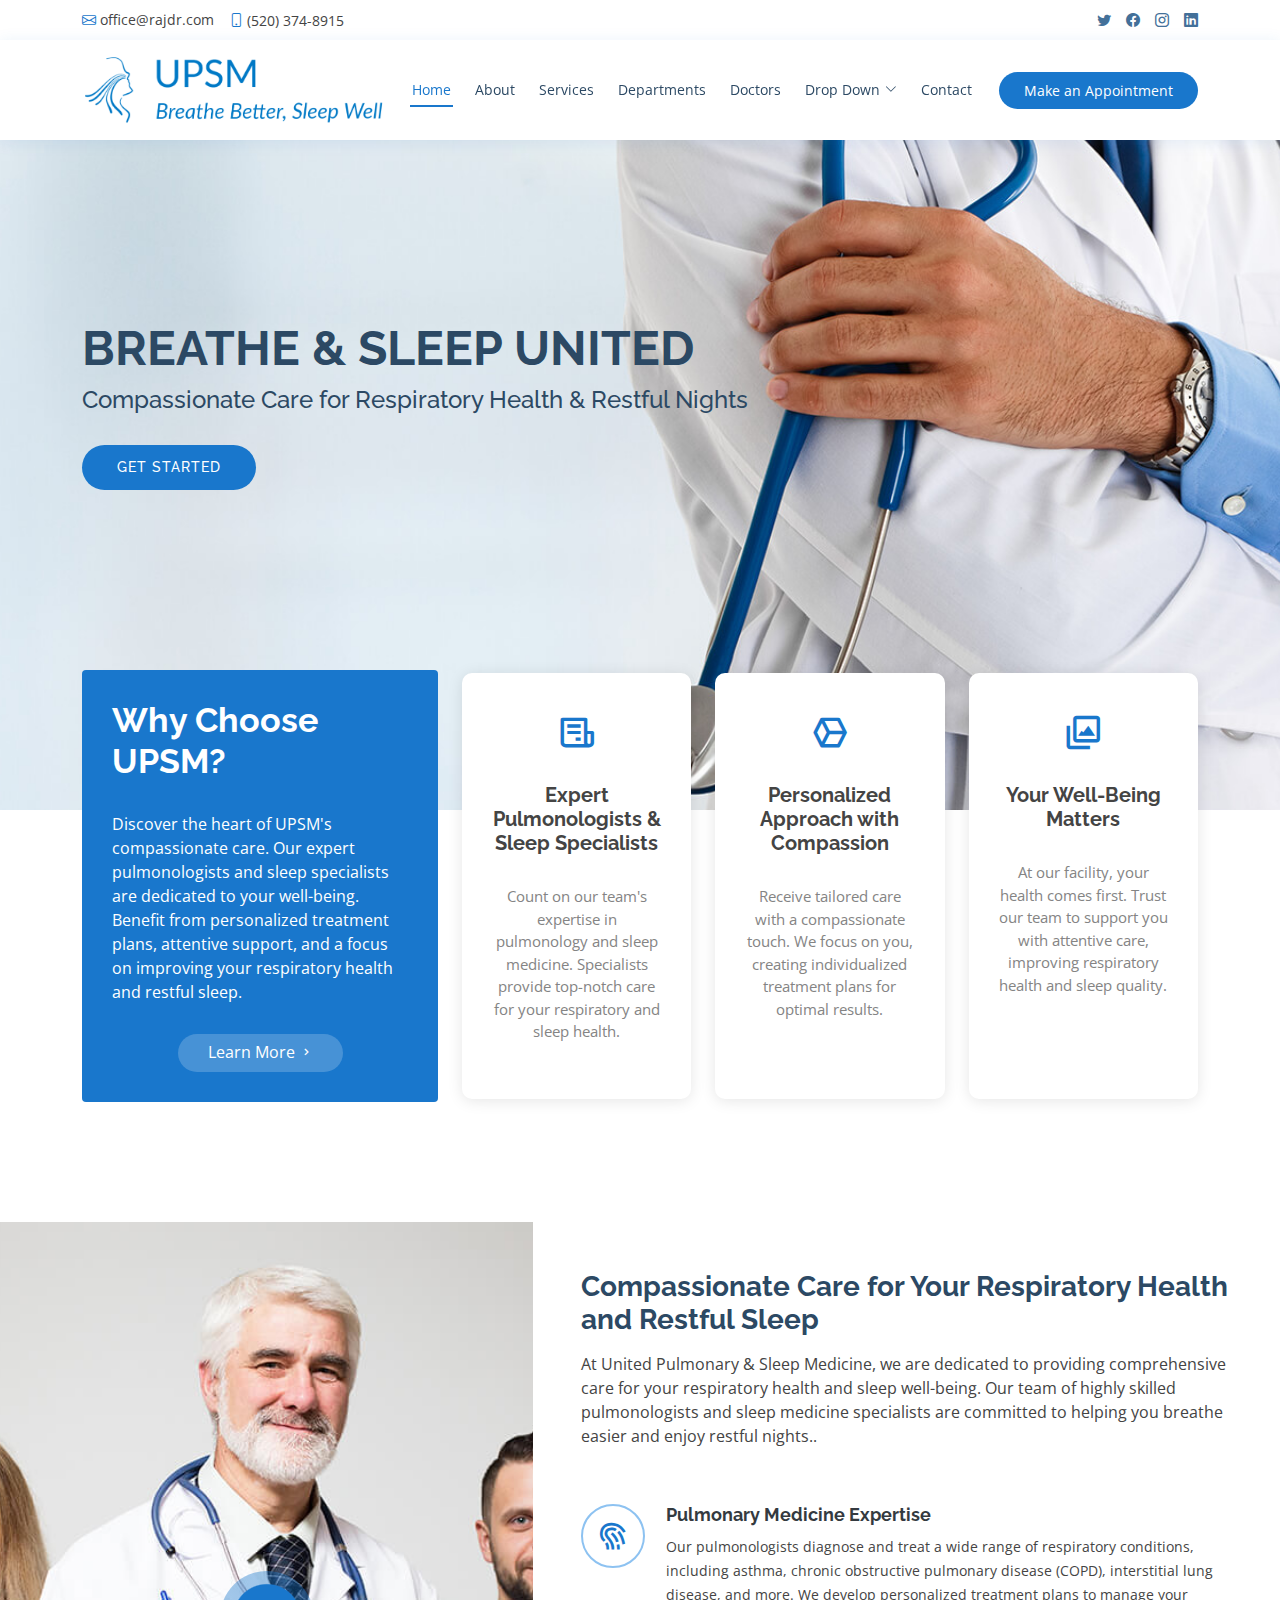
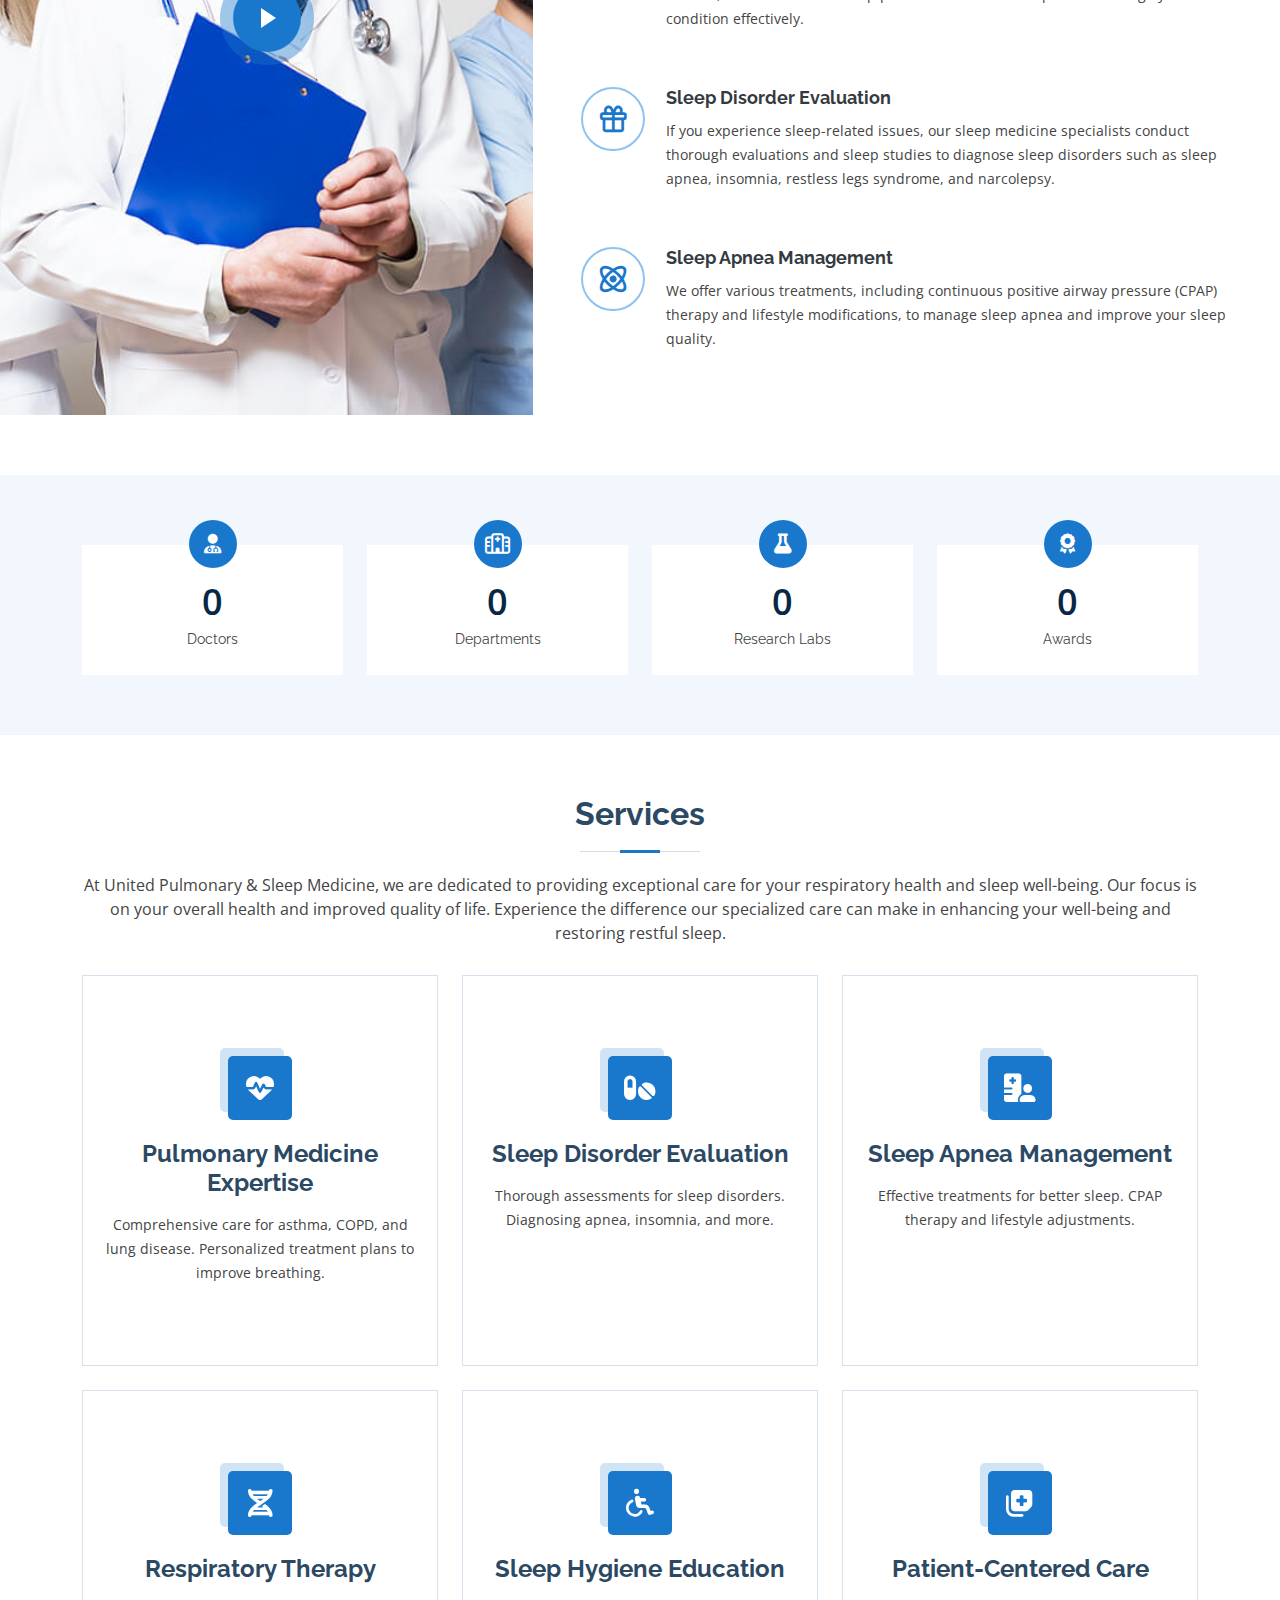
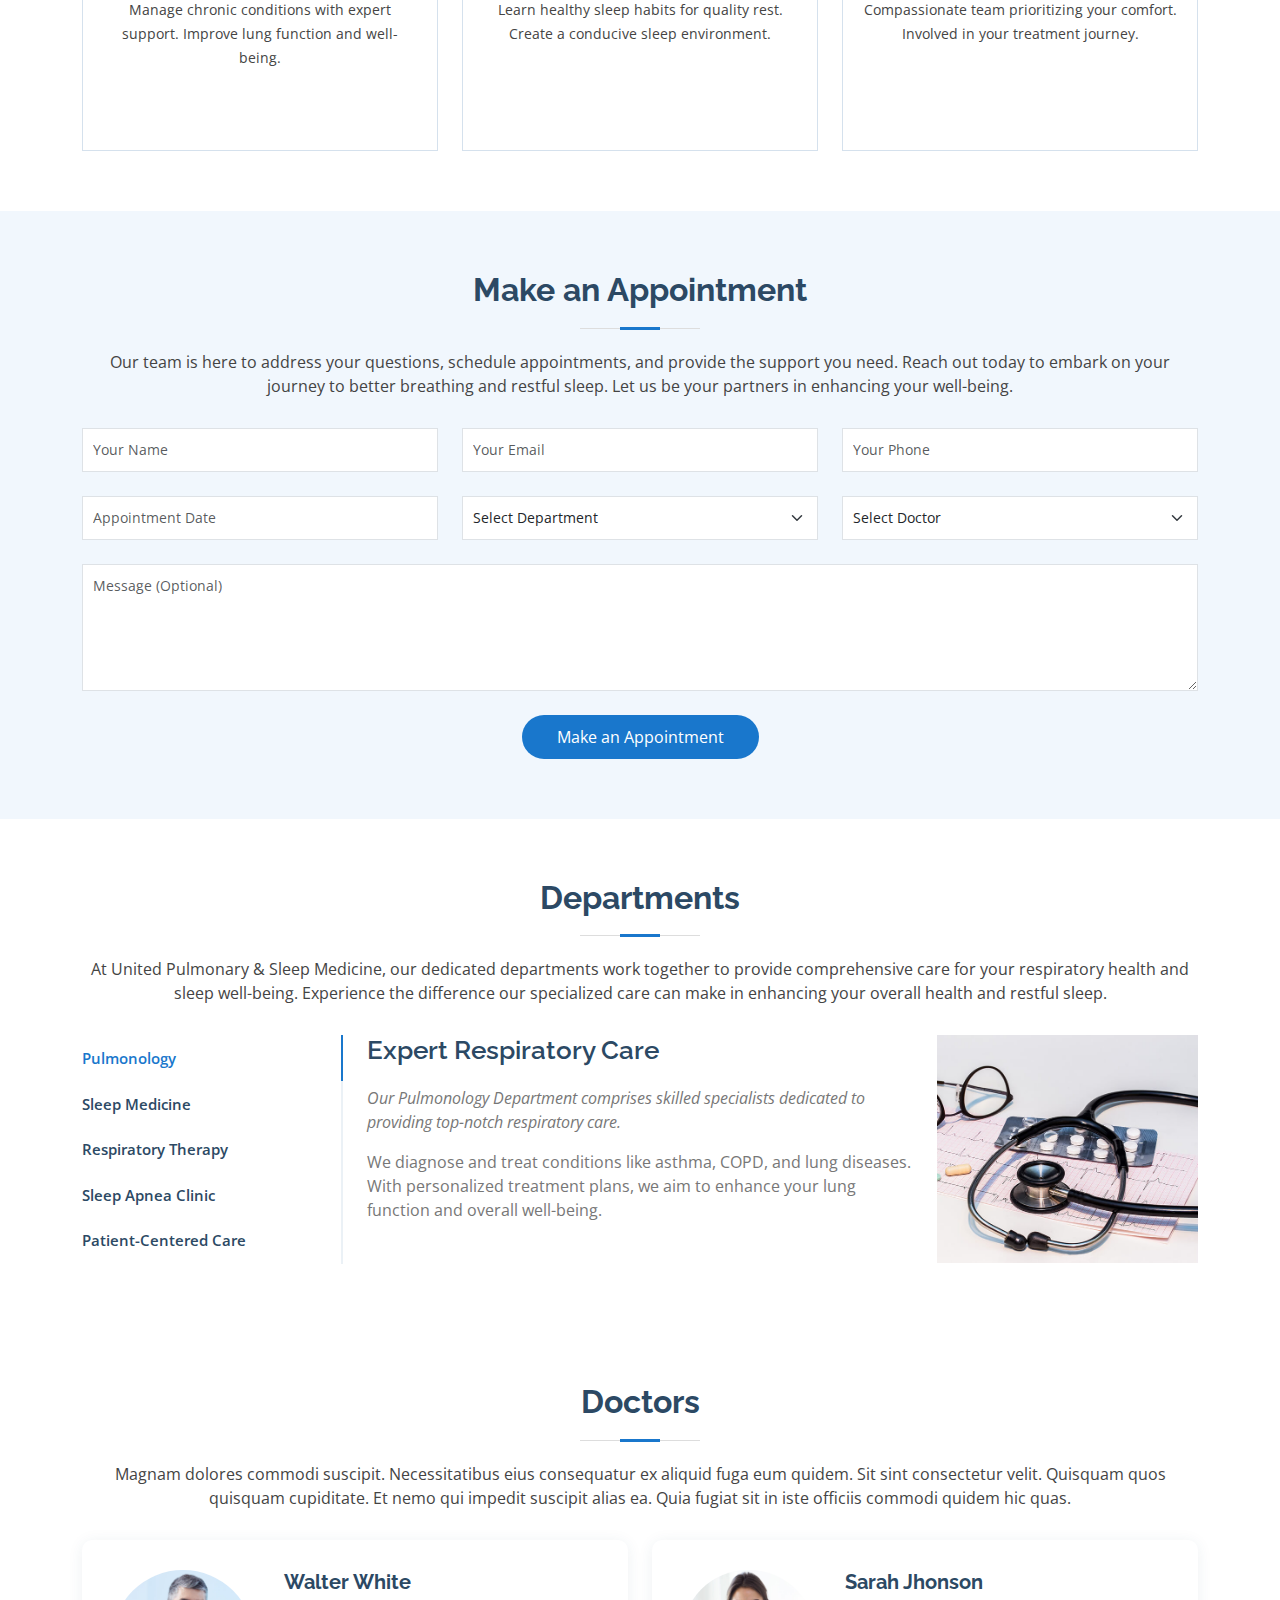
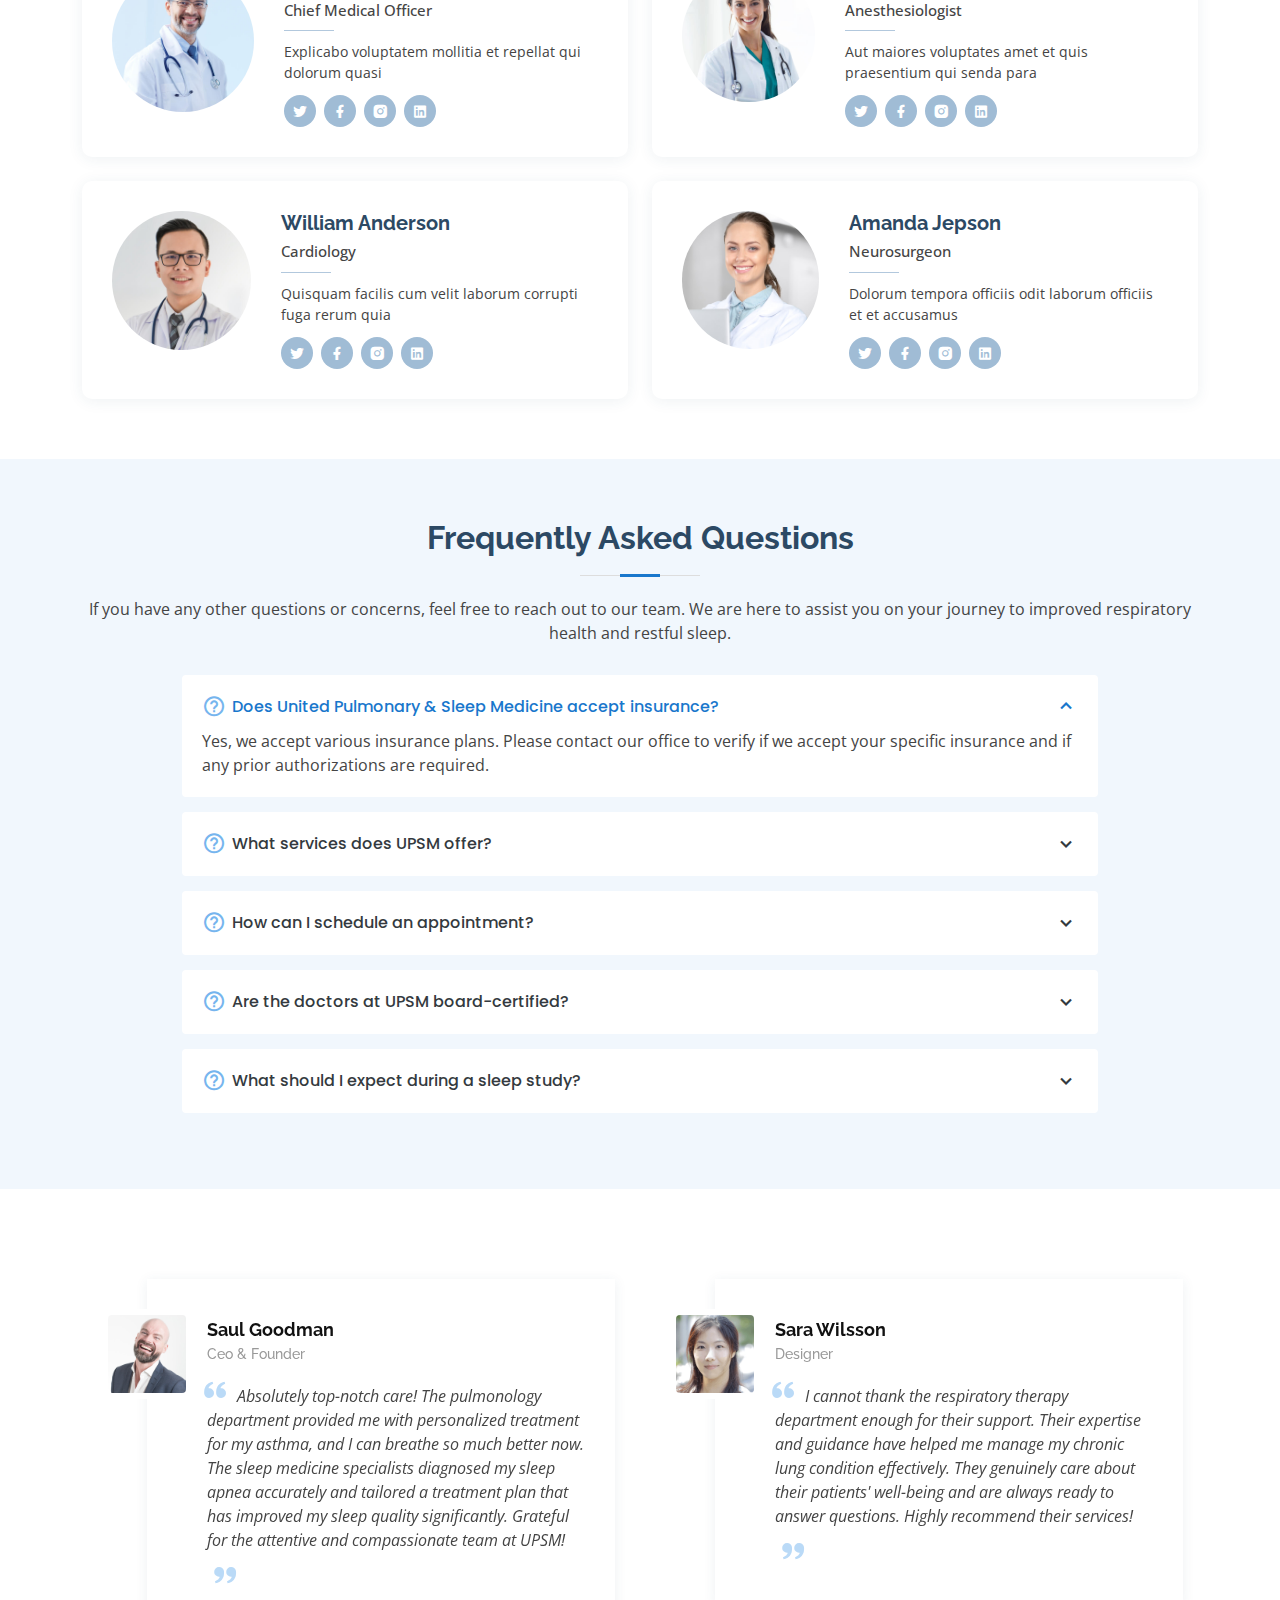
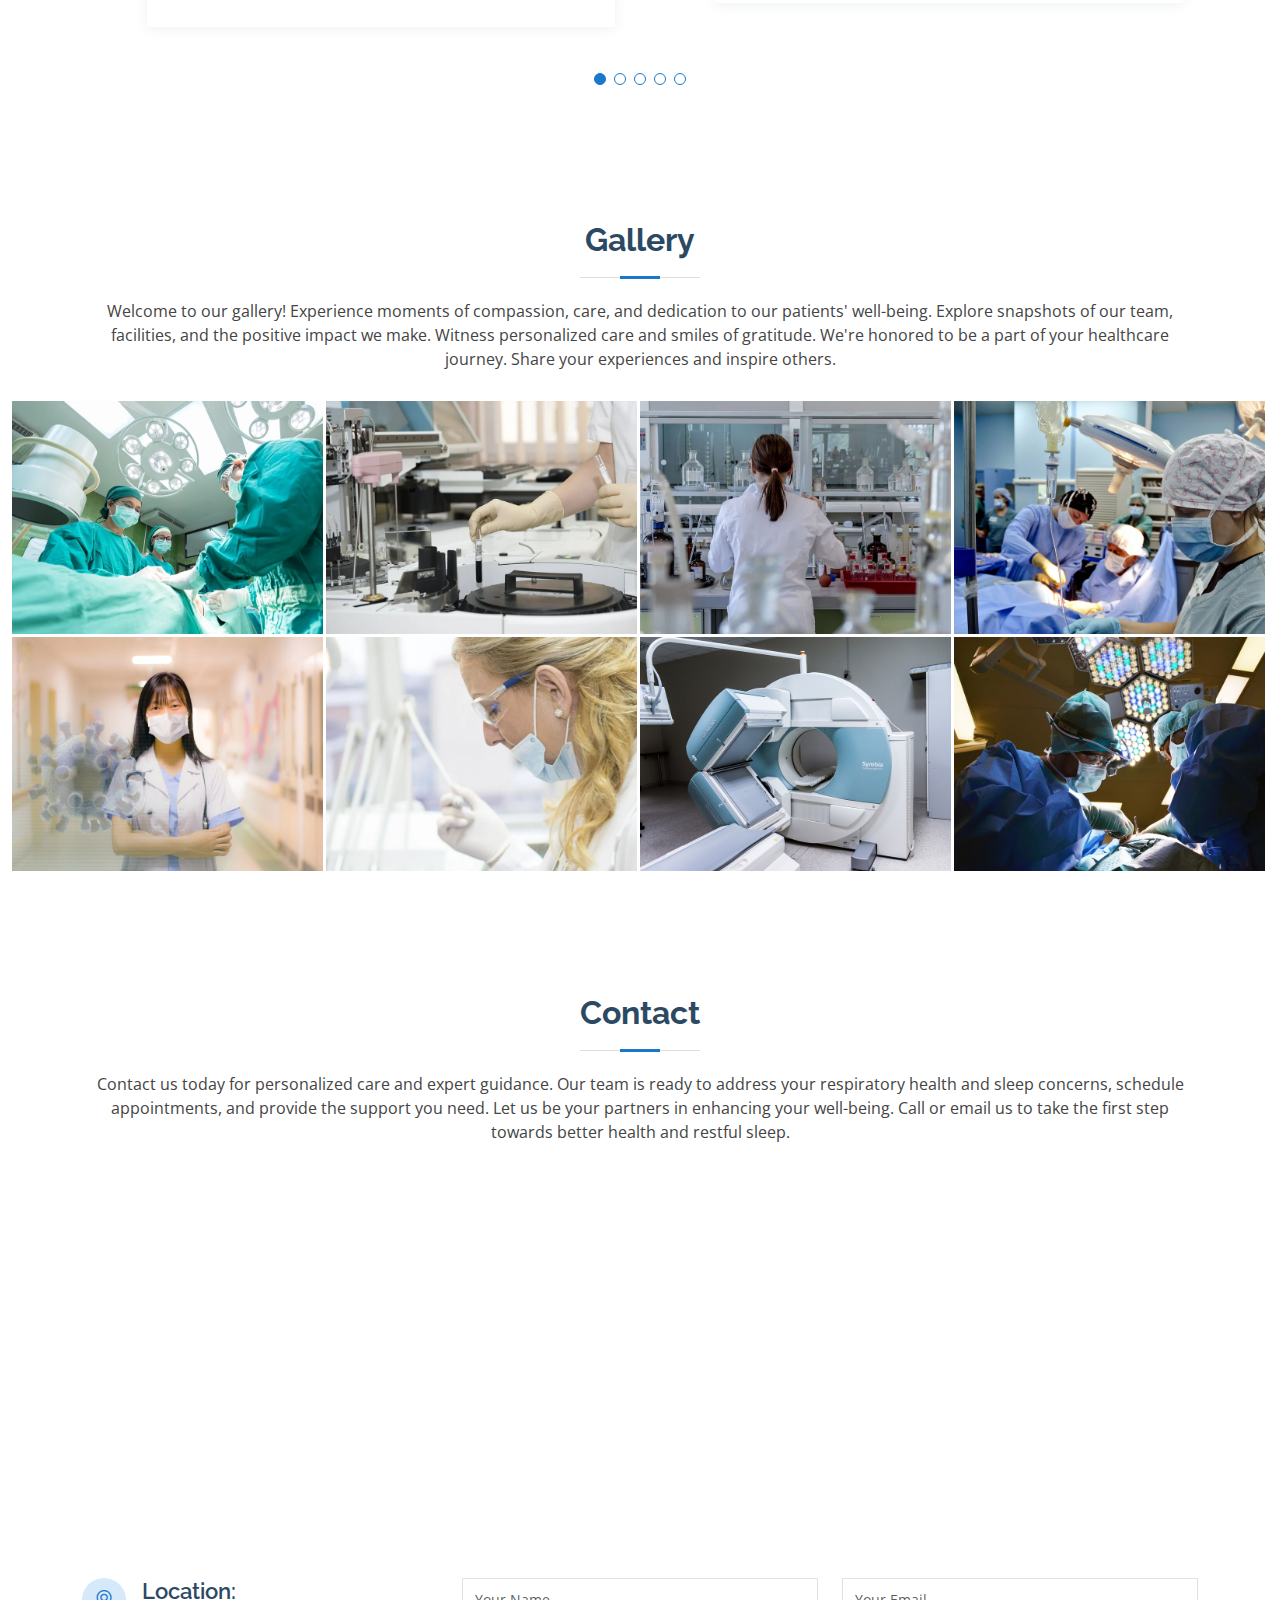
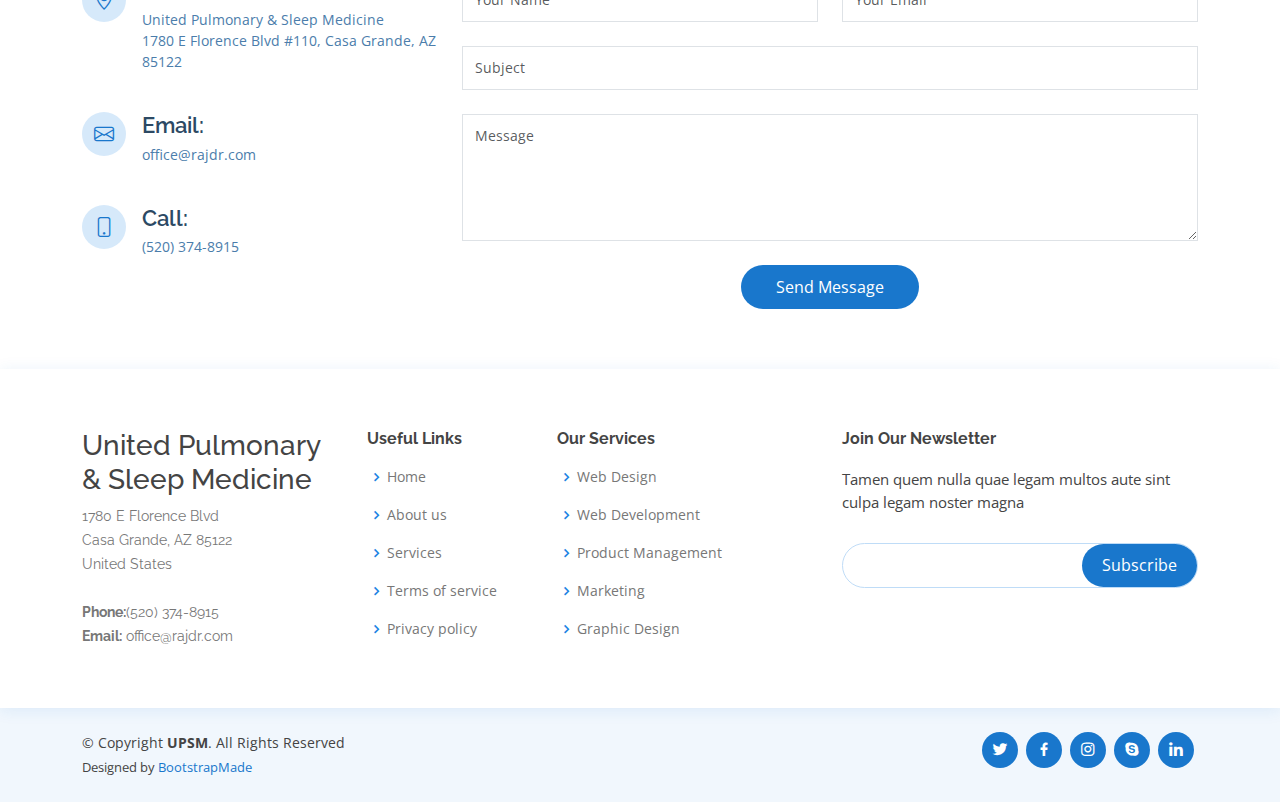
==== commit d7dfab26: "third cut" ====
--- a/index.html
+++ b/index.html
@@ -552,52 +552,52 @@
 
         <div class="section-title">
           <h2>Frequently Asked Questions</h2>
-          <p>Magnam dolores commodi suscipit. Necessitatibus eius consequatur ex aliquid fuga eum quidem. Sit sint consectetur velit. Quisquam quos quisquam cupiditate. Et nemo qui impedit suscipit alias ea. Quia fugiat sit in iste officiis commodi quidem hic quas.</p>
+          <p>If you have any other questions or concerns, feel free to reach out to our team. We are here to assist you on your journey to improved respiratory health and restful sleep.</p>
         </div>
 
         <div class="faq-list">
           <ul>
             <li data-aos="fade-up">
-              <i class="bx bx-help-circle icon-help"></i> <a data-bs-toggle="collapse" class="collapse" data-bs-target="#faq-list-1">Non consectetur a erat nam at lectus urna duis? <i class="bx bx-chevron-down icon-show"></i><i class="bx bx-chevron-up icon-close"></i></a>
+              <i class="bx bx-help-circle icon-help"></i> <a data-bs-toggle="collapse" class="collapse" data-bs-target="#faq-list-1">Does United Pulmonary & Sleep Medicine accept insurance? <i class="bx bx-chevron-down icon-show"></i><i class="bx bx-chevron-up icon-close"></i></a>
               <div id="faq-list-1" class="collapse show" data-bs-parent=".faq-list">
                 <p>
-                  Feugiat pretium nibh ipsum consequat. Tempus iaculis urna id volutpat lacus laoreet non curabitur gravida. Venenatis lectus magna fringilla urna porttitor rhoncus dolor purus non.
+                  Yes, we accept various insurance plans. Please contact our office to verify if we accept your specific insurance and if any prior authorizations are required.
                 </p>
               </div>
             </li>
 
             <li data-aos="fade-up" data-aos-delay="100">
-              <i class="bx bx-help-circle icon-help"></i> <a data-bs-toggle="collapse" data-bs-target="#faq-list-2" class="collapsed">Feugiat scelerisque varius morbi enim nunc? <i class="bx bx-chevron-down icon-show"></i><i class="bx bx-chevron-up icon-close"></i></a>
+              <i class="bx bx-help-circle icon-help"></i> <a data-bs-toggle="collapse" data-bs-target="#faq-list-2" class="collapsed">What services does UPSM offer? <i class="bx bx-chevron-down icon-show"></i><i class="bx bx-chevron-up icon-close"></i></a>
               <div id="faq-list-2" class="collapse" data-bs-parent=".faq-list">
                 <p>
-                  Dolor sit amet consectetur adipiscing elit pellentesque habitant morbi. Id interdum velit laoreet id donec ultrices. Fringilla phasellus faucibus scelerisque eleifend donec pretium. Est pellentesque elit ullamcorper dignissim. Mauris ultrices eros in cursus turpis massa tincidunt dui.
+                  UPSM provides comprehensive care, including pulmonology expertise, sleep disorder evaluation, sleep apnea management, respiratory therapy, sleep hygiene education, and pulmonary rehabilitation.
                 </p>
               </div>
             </li>
 
             <li data-aos="fade-up" data-aos-delay="200">
-              <i class="bx bx-help-circle icon-help"></i> <a data-bs-toggle="collapse" data-bs-target="#faq-list-3" class="collapsed">Dolor sit amet consectetur adipiscing elit? <i class="bx bx-chevron-down icon-show"></i><i class="bx bx-chevron-up icon-close"></i></a>
+              <i class="bx bx-help-circle icon-help"></i> <a data-bs-toggle="collapse" data-bs-target="#faq-list-3" class="collapsed">How can I schedule an appointment? <i class="bx bx-chevron-down icon-show"></i><i class="bx bx-chevron-up icon-close"></i></a>
               <div id="faq-list-3" class="collapse" data-bs-parent=".faq-list">
                 <p>
-                  Eleifend mi in nulla posuere sollicitudin aliquam ultrices sagittis orci. Faucibus pulvinar elementum integer enim. Sem nulla pharetra diam sit amet nisl suscipit. Rutrum tellus pellentesque eu tincidunt. Lectus urna duis convallis convallis tellus. Urna molestie at elementum eu facilisis sed odio morbi quis
+                  To schedule an appointment, you can call our office or use the online appointment request form on our website. Our friendly staff will assist you in finding a convenient time.
                 </p>
               </div>
             </li>
 
             <li data-aos="fade-up" data-aos-delay="300">
-              <i class="bx bx-help-circle icon-help"></i> <a data-bs-toggle="collapse" data-bs-target="#faq-list-4" class="collapsed">Tempus quam pellentesque nec nam aliquam sem et tortor consequat? <i class="bx bx-chevron-down icon-show"></i><i class="bx bx-chevron-up icon-close"></i></a>
+              <i class="bx bx-help-circle icon-help"></i> <a data-bs-toggle="collapse" data-bs-target="#faq-list-4" class="collapsed">Are the doctors at UPSM board-certified? <i class="bx bx-chevron-down icon-show"></i><i class="bx bx-chevron-up icon-close"></i></a>
               <div id="faq-list-4" class="collapse" data-bs-parent=".faq-list">
                 <p>
-                  Molestie a iaculis at erat pellentesque adipiscing commodo. Dignissim suspendisse in est ante in. Nunc vel risus commodo viverra maecenas accumsan. Sit amet nisl suscipit adipiscing bibendum est. Purus gravida quis blandit turpis cursus in.
+                  Yes, all our doctors are board-certified in their respective specialties. They have undergone rigorous training and adhere to the highest standards of patient care.
                 </p>
               </div>
             </li>
 
             <li data-aos="fade-up" data-aos-delay="400">
-              <i class="bx bx-help-circle icon-help"></i> <a data-bs-toggle="collapse" data-bs-target="#faq-list-5" class="collapsed">Tortor vitae purus faucibus ornare. Varius vel pharetra vel turpis nunc eget lorem dolor? <i class="bx bx-chevron-down icon-show"></i><i class="bx bx-chevron-up icon-close"></i></a>
+              <i class="bx bx-help-circle icon-help"></i> <a data-bs-toggle="collapse" data-bs-target="#faq-list-5" class="collapsed">What should I expect during a sleep study? <i class="bx bx-chevron-down icon-show"></i><i class="bx bx-chevron-up icon-close"></i></a>
               <div id="faq-list-5" class="collapse" data-bs-parent=".faq-list">
                 <p>
-                  Laoreet sit amet cursus sit amet dictum sit amet justo. Mauris vitae ultricies leo integer malesuada nunc vel. Tincidunt eget nullam non nisi est sit amet. Turpis nunc eget lorem dolor sed. Ut venenatis tellus in metus vulputate eu scelerisque.
+                  During a sleep study, you'll spend the night in a comfortable room while various sensors monitor your sleep patterns, breathing, and other vital signs. The study helps diagnose sleep disorders accurately.
                 </p>
               </div>
             </li>
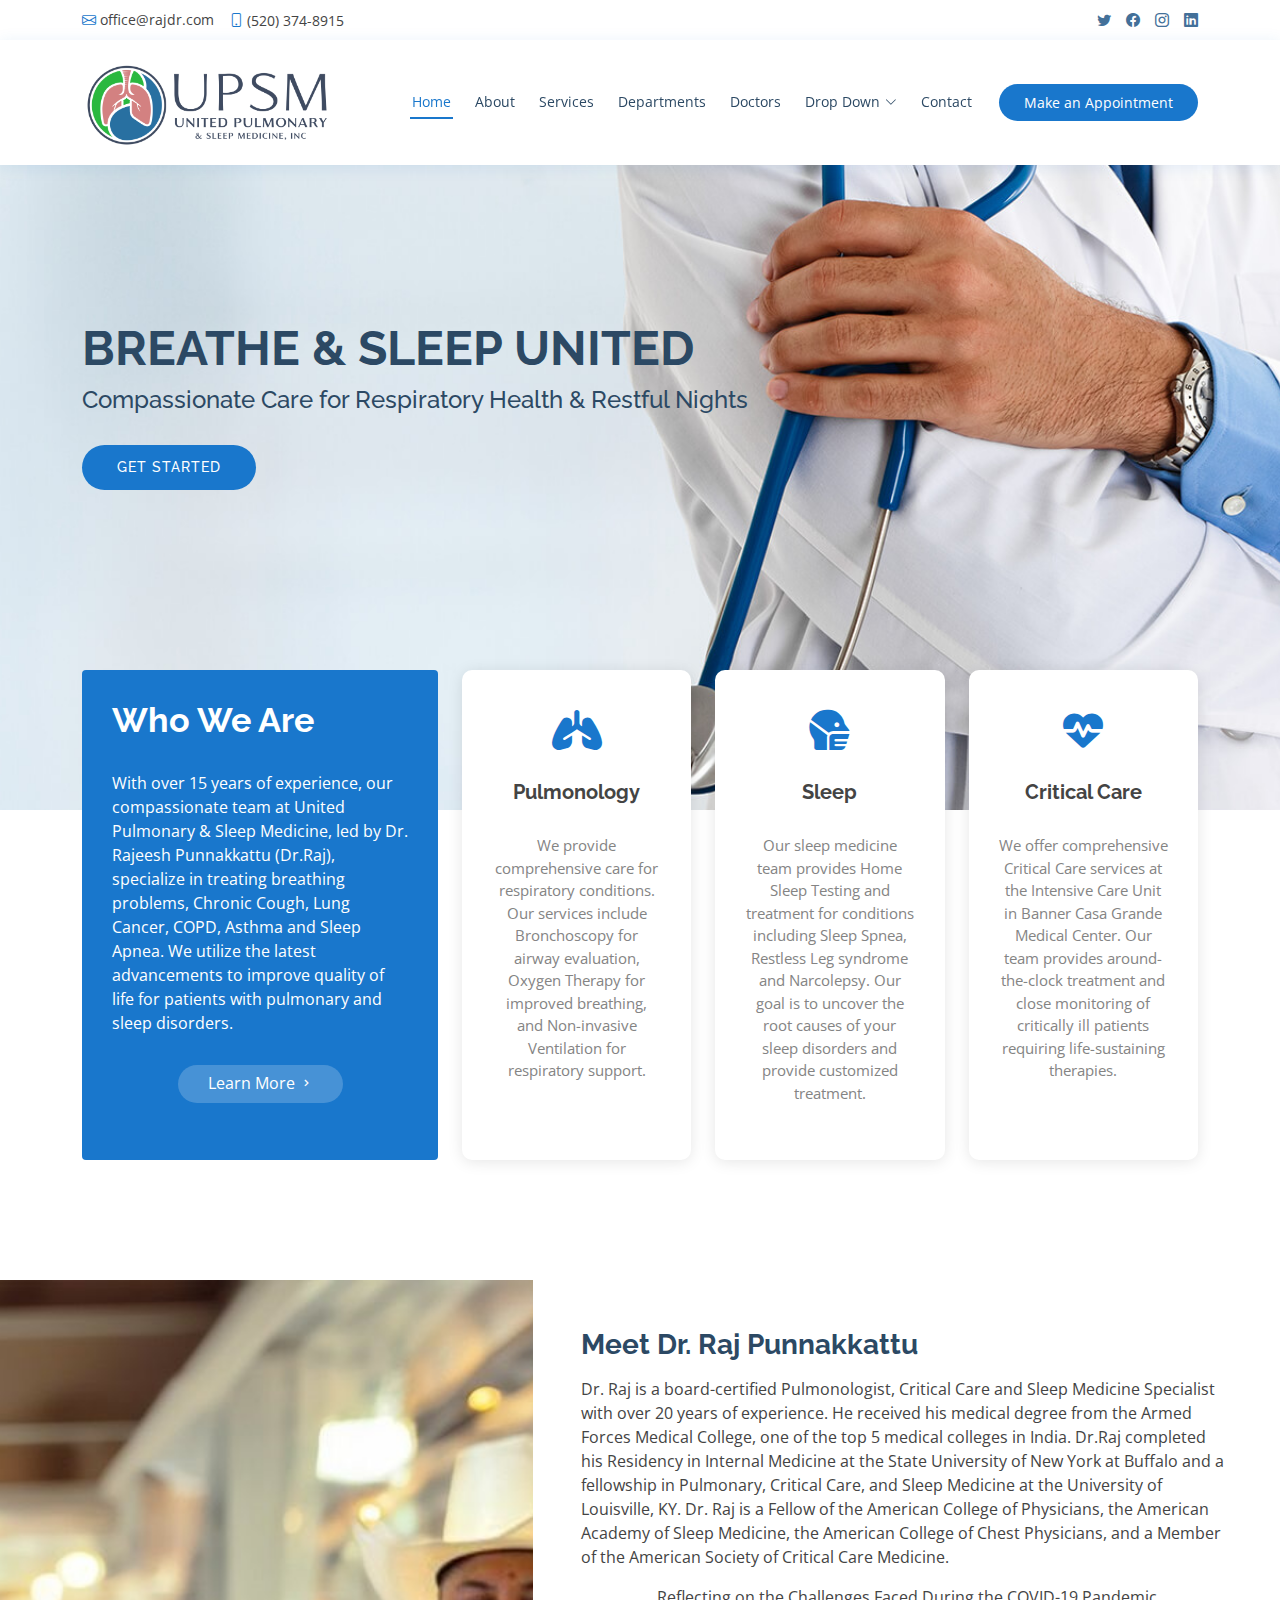
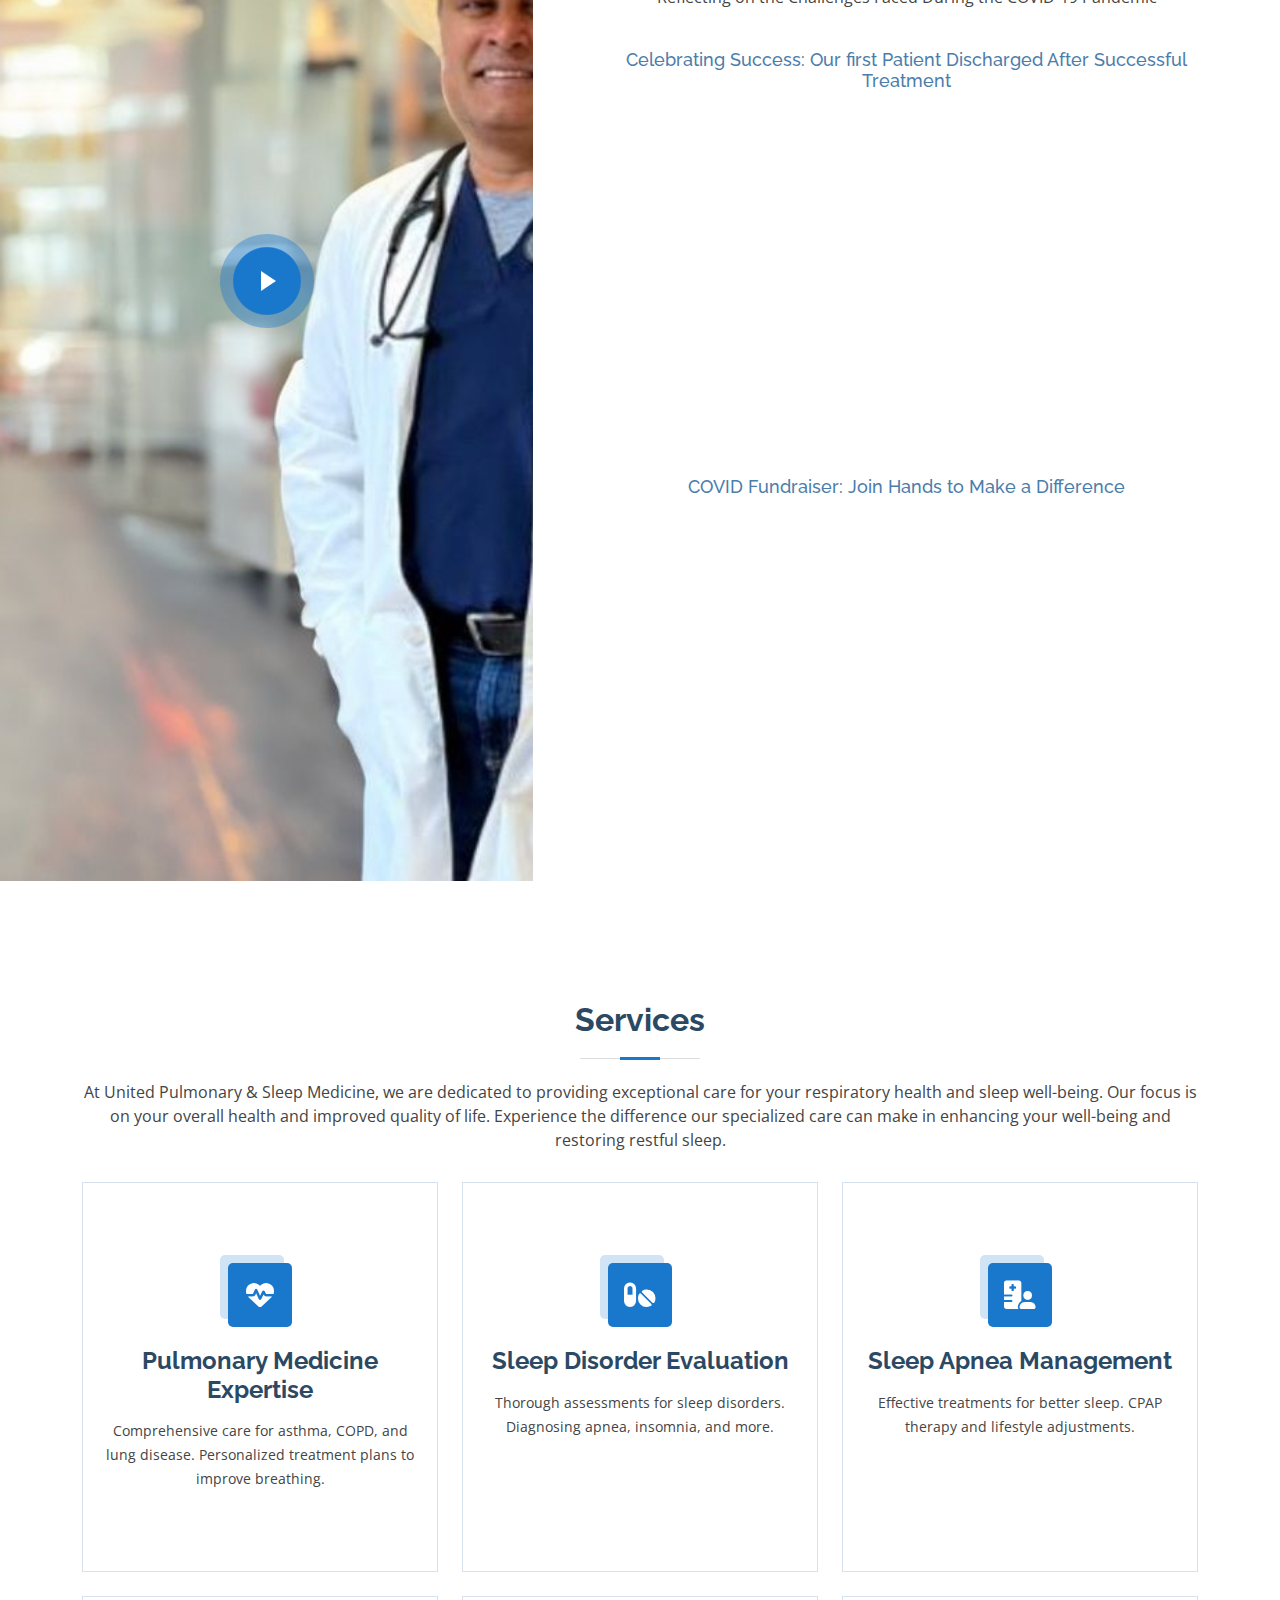
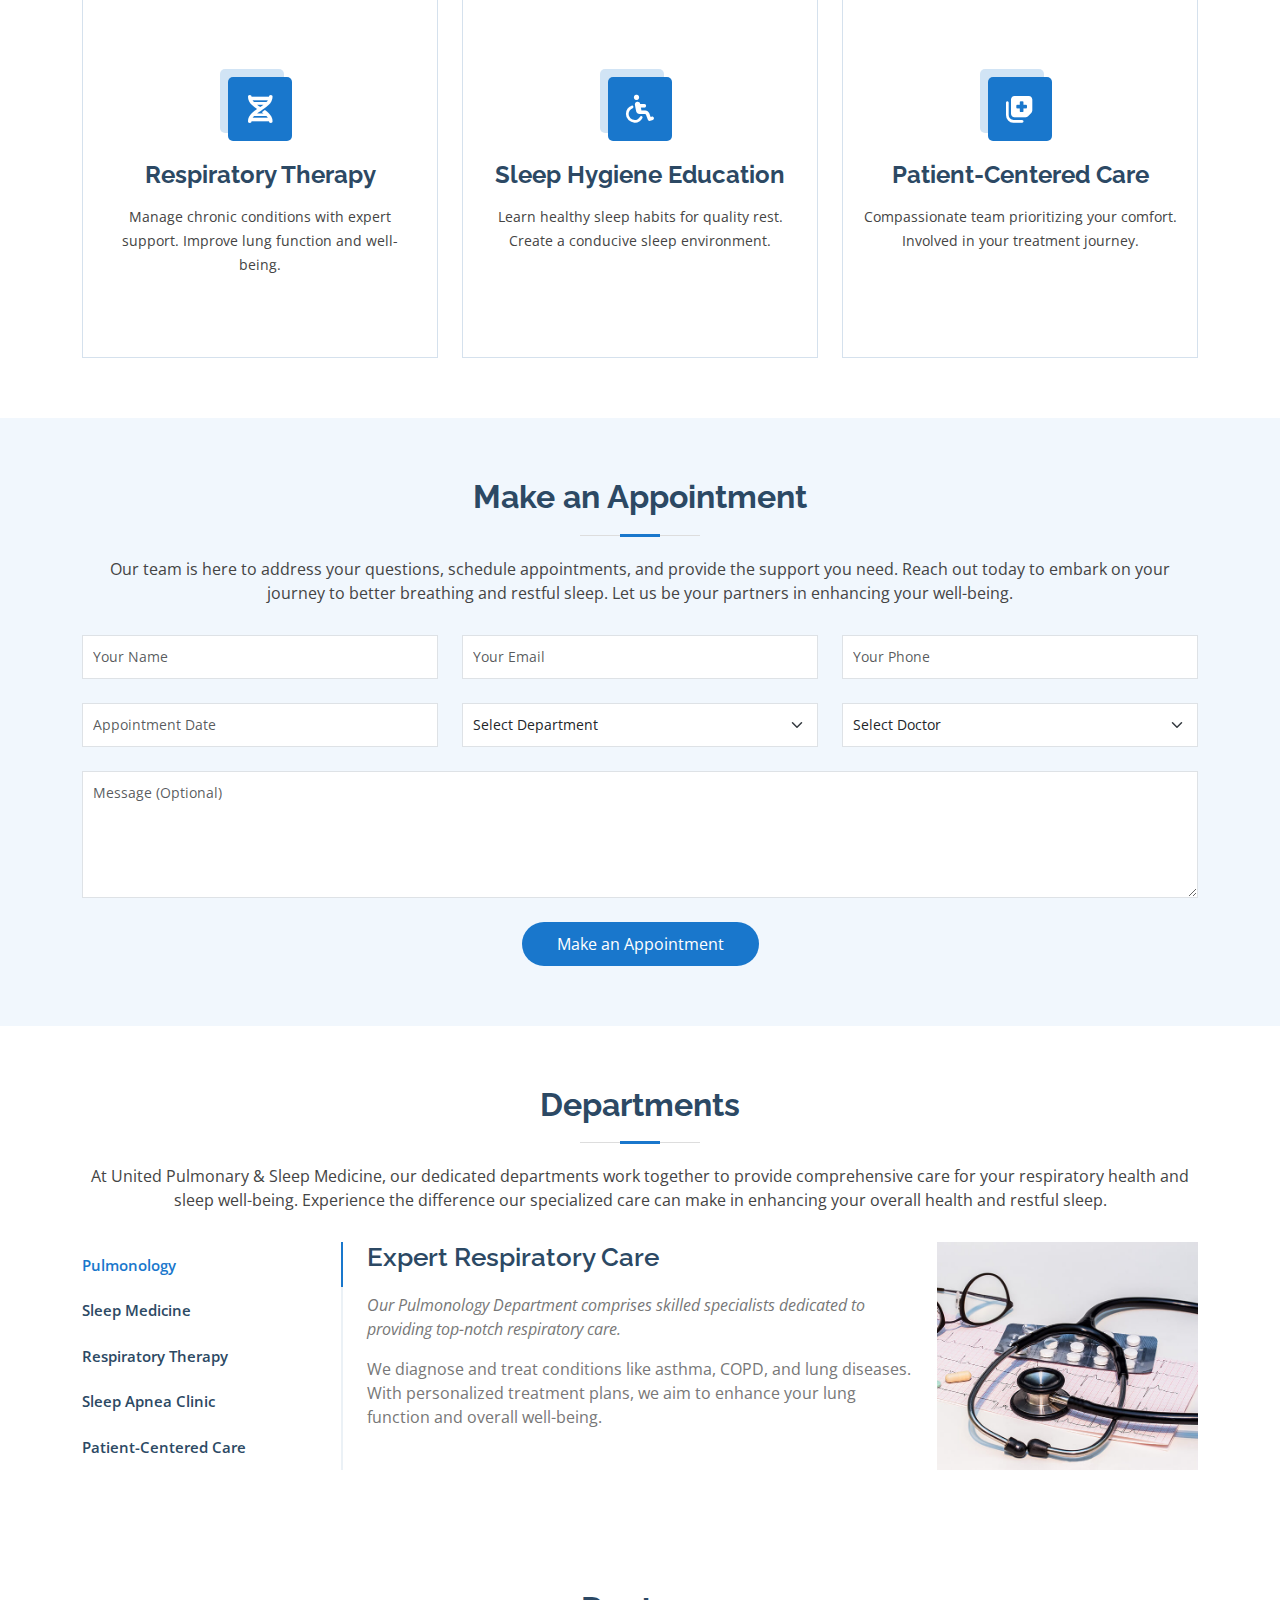
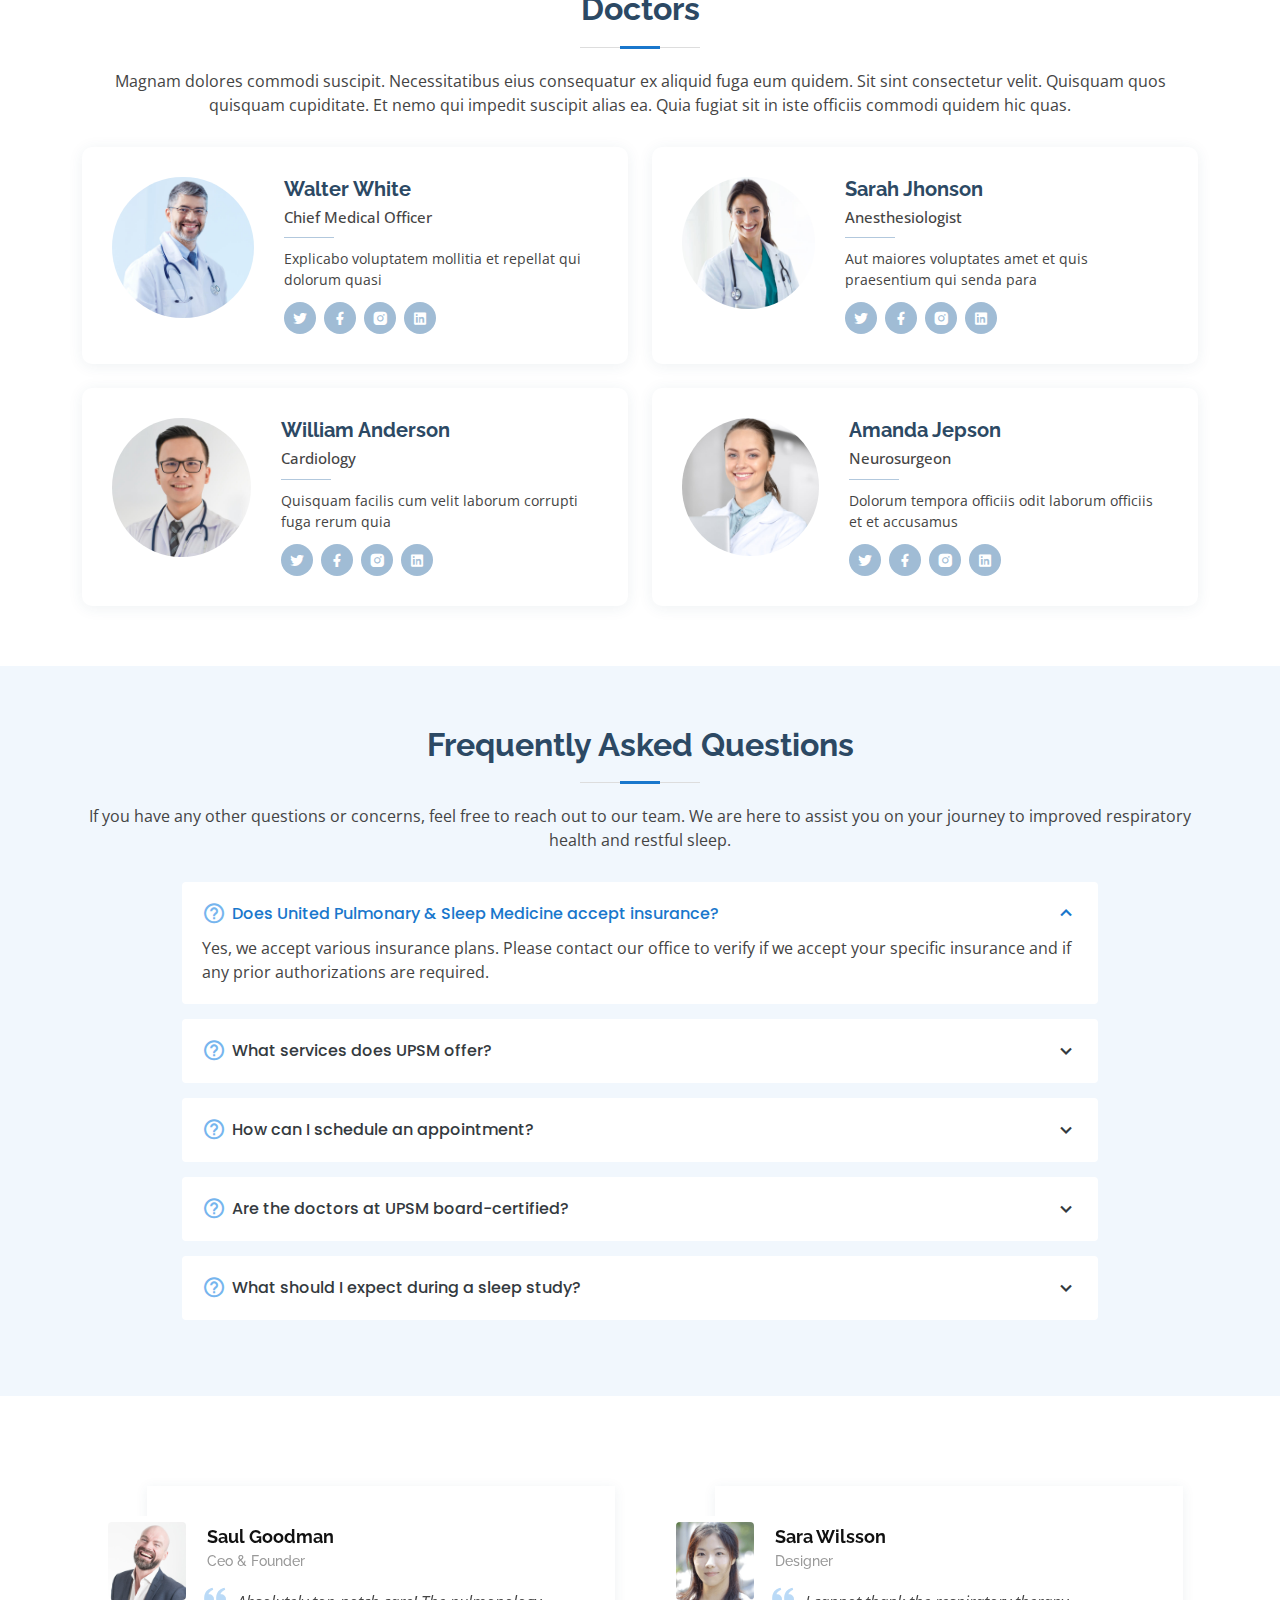
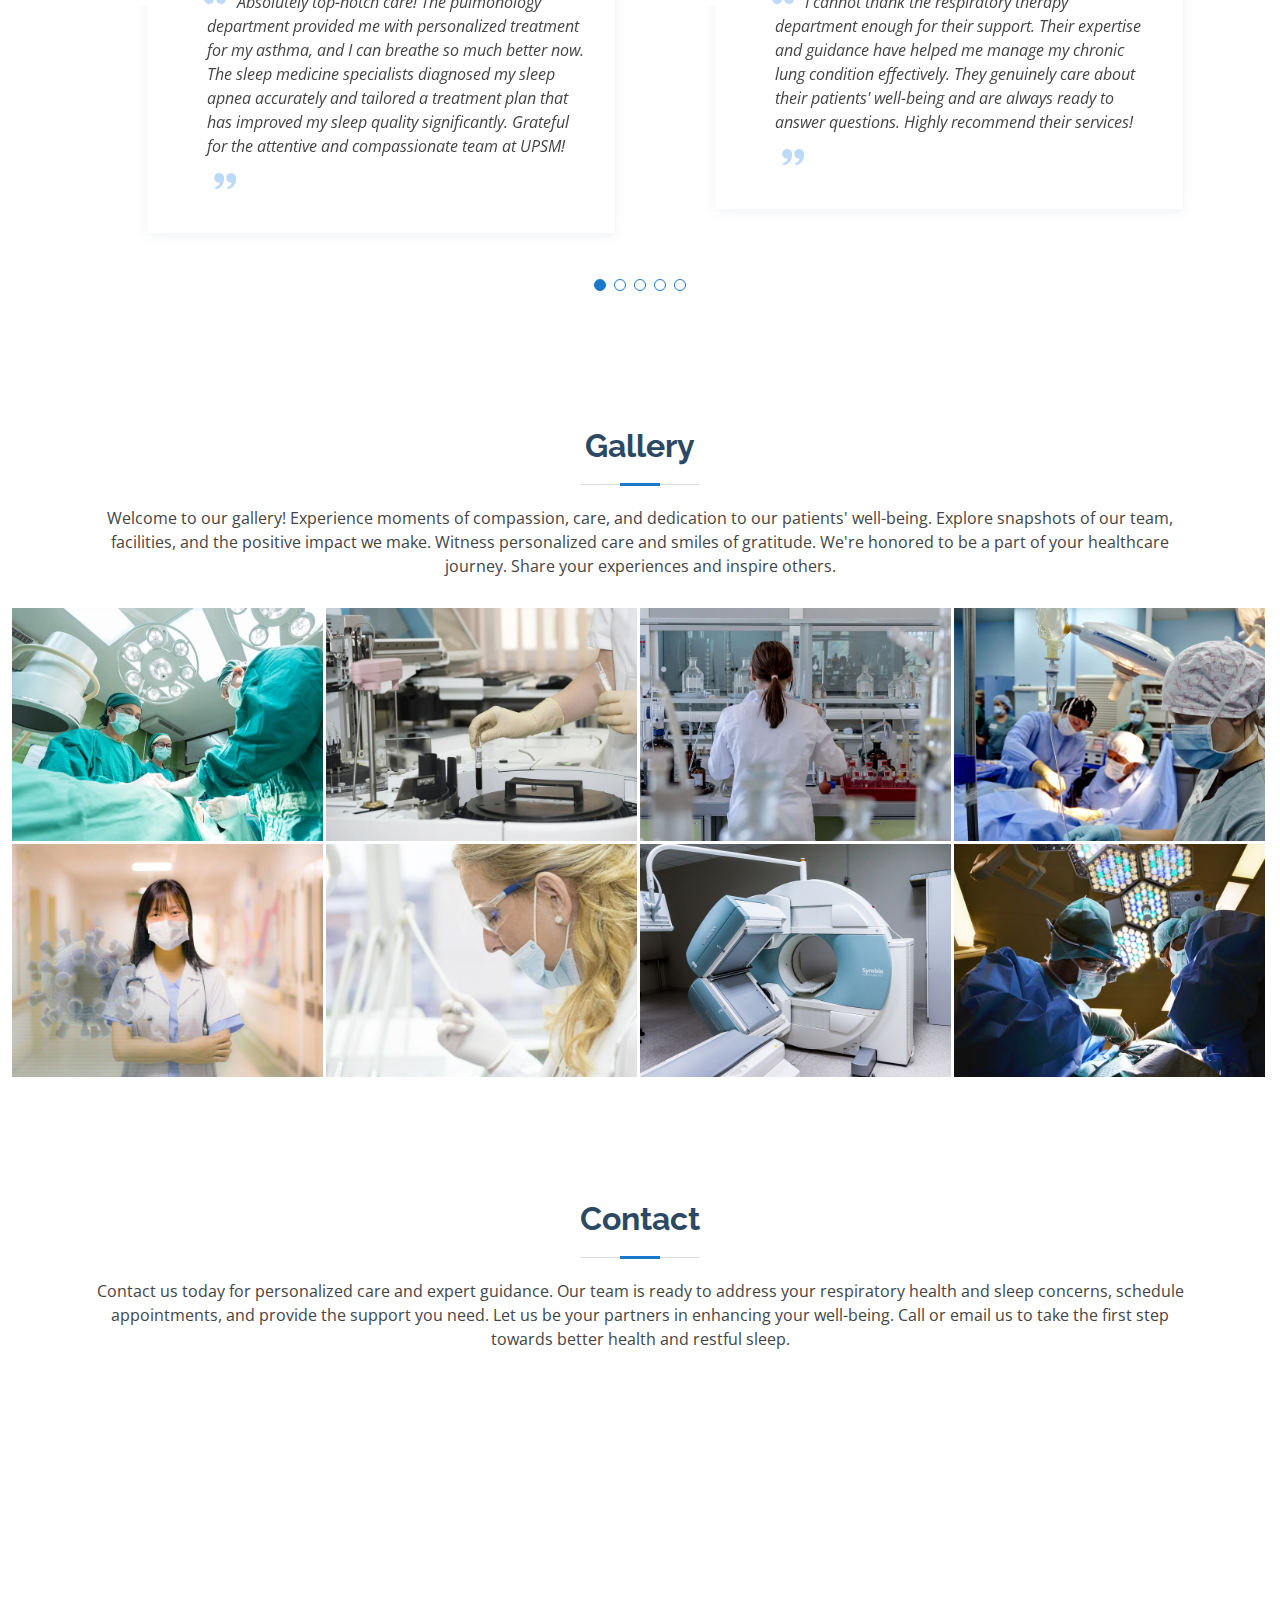
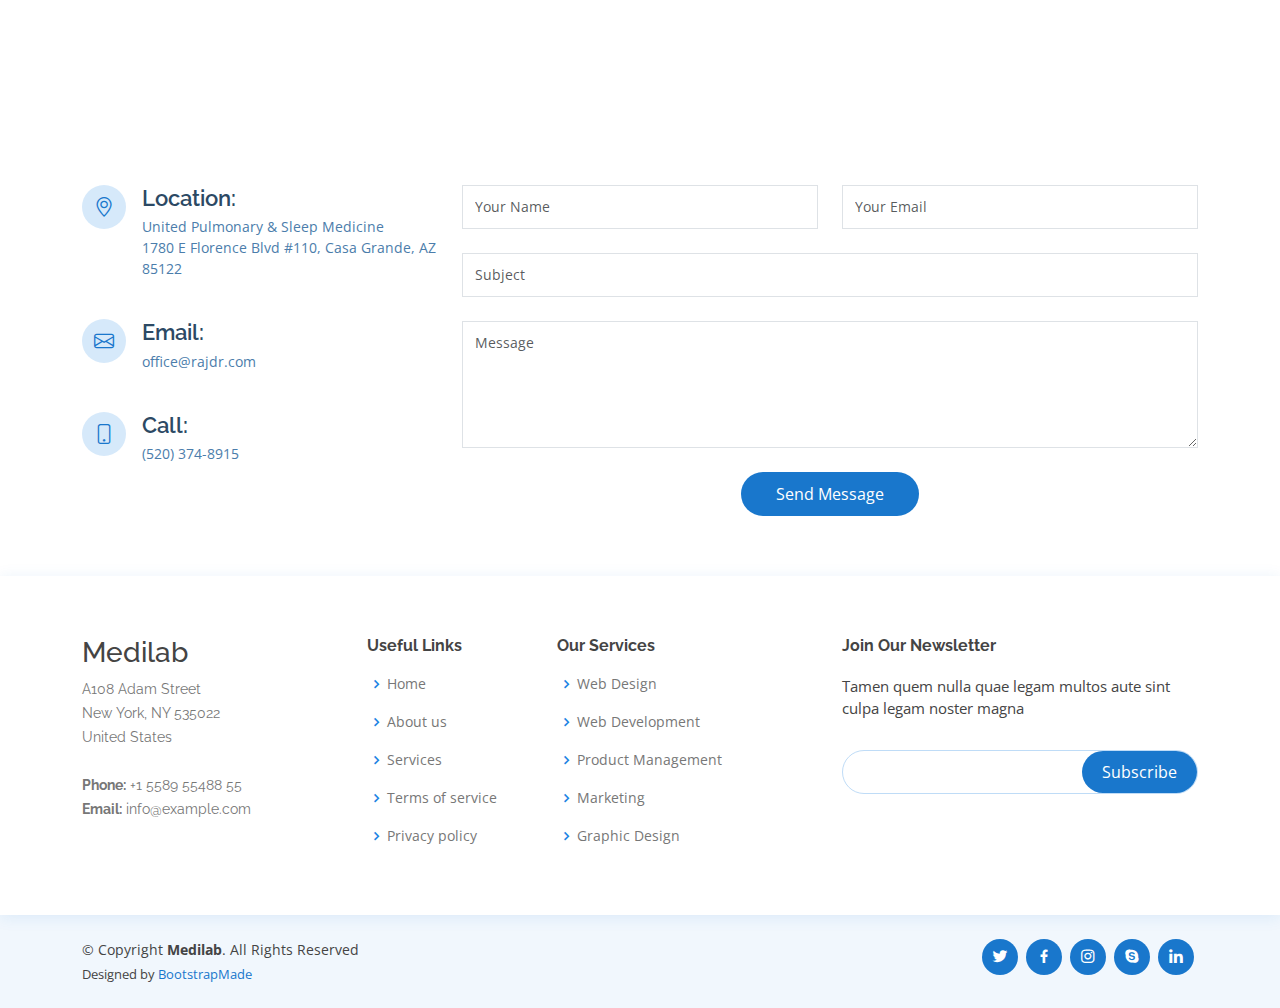
==== commit 7733bb17: "5th cut" ====
--- a/index.html
+++ b/index.html
@@ -116,12 +116,12 @@
         <div class="row">
           <div class="col-lg-4 d-flex align-items-stretch">
             <div class="content">
-              <h3>Why Choose UPSM?</h3>
+              <h3>Who We Are</h3>
               <p>
-                Discover the heart of UPSM's compassionate care. Our expert pulmonologists and sleep specialists are dedicated to your well-being. Benefit from personalized treatment plans, attentive support, and a focus on improving your respiratory health and restful sleep.
-              </p>
+				<!-- With over 15 years of experience, our compassionate team at United Pulmonary & Sleep Medicine, led by Dr. Rajeesh Punnakkattu (Dr.Raj), specializes in diagnosing and treating pulmonary and sleep disorders. We utilize the latest medical advancements to improve quality of life for patients with breathing problems, chronic cough, sleep apnea, COPD, asthma, lung cancer. -->
+					With over 15 years of experience, our compassionate team at United Pulmonary & Sleep Medicine, led by Dr. Rajeesh Punnakkattu (Dr.Raj), specialize in treating breathing problems, Chronic Cough, Lung Cancer, COPD, Asthma and Sleep Apnea. We utilize the latest advancements to improve quality of life for patients with pulmonary and sleep disorders.</p>
               <div class="text-center">
-                <a href="#" class="more-btn">Learn More <i class="bx bx-chevron-right"></i></a>
+                <a href="#about" class="more-btn">Learn More <i class="bx bx-chevron-right"></i></a>
               </div>
             </div>
           </div>
@@ -130,23 +130,25 @@
               <div class="row">
                 <div class="col-xl-4 d-flex align-items-stretch">
                   <div class="icon-box mt-4 mt-xl-0">
-                    <i class="bx bx-receipt"></i>
-                    <h4>Expert Pulmonologists & Sleep Specialists</h4>
-                    <p>Count on our team's expertise in pulmonology and sleep medicine. Specialists provide top-notch care for your respiratory and sleep health.</p>
+                    <i class="fas fa-lungs"></i>
+                    <h4>Pulmonology</h4>
+                    <p>We provide comprehensive care for respiratory conditions. Our services include Bronchoscopy for airway evaluation, Oxygen Therapy for improved breathing, and Non-invasive Ventilation for respiratory support.</p>
                   </div>
                 </div>
                 <div class="col-xl-4 d-flex align-items-stretch">
                   <div class="icon-box mt-4 mt-xl-0">
-                    <i class="bx bx-cube-alt"></i>
-                    <h4>Personalized Approach with Compassion</h4>
-                    <p>Receive tailored care with a compassionate touch. We focus on you, creating individualized treatment plans for optimal results.</p>
+                    <i class="fas fa-head-side-mask"></i>
+                    <h4>Sleep</h4>
+                    <p>
+					Our sleep medicine team provides Home Sleep Testing and treatment for conditions including Sleep Spnea, Restless Leg syndrome and Narcolepsy. Our goal is to uncover the root causes of your sleep disorders and provide customized treatment.
+					</p>
                   </div>
                 </div>
                 <div class="col-xl-4 d-flex align-items-stretch">
                   <div class="icon-box mt-4 mt-xl-0">
-                    <i class="bx bx-images"></i>
-                    <h4>Your Well-Being Matters</h4>
-                    <p>At our facility, your health comes first. Trust our team to support you with attentive care, improving respiratory health and sleep quality.</p>
+                    <i class="fas fa-heartbeat"></i>
+                    <h4>Critical Care</h4>
+                    <p>We offer comprehensive Critical Care services at the Intensive Care Unit in Banner Casa Grande Medical Center. Our team provides around-the-clock treatment and close monitoring of critically ill patients requiring life-sustaining therapies.</p>
                   </div>
                 </div>
               </div>
@@ -167,26 +169,25 @@
           </div>
 
           <div class="col-xl-7 col-lg-6 icon-boxes d-flex flex-column align-items-stretch justify-content-center py-5 px-lg-5">
-            <h3>Compassionate Care for Your Respiratory Health and Restful Sleep</h3>
-            <p>At United Pulmonary & Sleep Medicine, we are dedicated to providing comprehensive care for your respiratory health and sleep well-being. Our team of highly skilled pulmonologists and sleep medicine specialists are committed to helping you breathe easier and enjoy restful nights..</p>
-
+            <h3>Meet Dr. Raj Punnakkattu</h3>
+            <p>Dr. Raj is a board-certified Pulmonologist, Critical Care and Sleep Medicine Specialist with over 20 years of experience. He received his medical degree from the Armed Forces Medical College, one of the top 5 medical colleges in India. Dr.Raj completed his Residency in Internal Medicine at the State University of New York at Buffalo and a fellowship in Pulmonary, Critical Care, and Sleep Medicine at the University of Louisville, KY. Dr. Raj is a Fellow of the American College of Physicians, the American Academy of Sleep Medicine, the American College of Chest Physicians, and a Member of the American Society of Critical Care Medicine.</p>
+			
+			<center>
+			<p> Reflecting on the Challenges Faced During the COVID-19 Pandemic</p>
             <div class="icon-box">
-              <div class="icon"><i class="bx bx-fingerprint"></i></div>
-              <h4 class="title"><a href="">Pulmonary Medicine Expertise</a></h4>
-              <p class="description">Our pulmonologists diagnose and treat a wide range of respiratory conditions, including asthma, chronic obstructive pulmonary disease (COPD), interstitial lung disease, and more. We develop personalized treatment plans to manage your condition effectively.</p>
-            </div>
-
-            <div class="icon-box">
-              <div class="icon"><i class="bx bx-gift"></i></div>
-              <h4 class="title"><a href="">Sleep Disorder Evaluation</a></h4>
-              <p class="description">If you experience sleep-related issues, our sleep medicine specialists conduct thorough evaluations and sleep studies to diagnose sleep disorders such as sleep apnea, insomnia, restless legs syndrome, and narcolepsy.</p>
-            </div>
-
-            <div class="icon-box">
-              <div class="icon"><i class="bx bx-atom"></i></div>
-              <h4 class="title"><a href="">Sleep Apnea Management</a></h4>
-              <p class="description">We offer various treatments, including continuous positive airway pressure (CPAP) therapy and lifestyle modifications, to manage sleep apnea and improve your sleep quality.</p>
-            </div>
+			
+              <h4 >Celebrating Success: Our first Patient Discharged After Successful Treatment</h4>
+			  
+				<iframe width="560" height="315" src="https://www.youtube.com/embed/yHrxiouch1Y?start=15" frameborder="0" allowfullscreen></iframe>
+			
+              <br><br><br>
+              <h4 >COVID Fundraiser: Join Hands to Make a Difference </h4>			  
+
+				<iframe width="560" height="315" src="https://www.youtube.com/embed/nmki4AXC7-c?start=80" frameborder="0" allowfullscreen></iframe>
+				
+              
+            </div>
+            </center>
 
           </div>
         </div>
@@ -194,49 +195,7 @@
       </div>
     </section><!-- End About Section -->
 
-    <!-- ======= Counts Section ======= -->
-    <section id="counts" class="counts">
-      <div class="container">
-
-        <div class="row">
-
-          <div class="col-lg-3 col-md-6">
-            <div class="count-box">
-              <i class="fas fa-user-md"></i>
-              <span data-purecounter-start="0" data-purecounter-end="85" data-purecounter-duration="1" class="purecounter"></span>
-              <p>Doctors</p>
-            </div>
-          </div>
-
-          <div class="col-lg-3 col-md-6 mt-5 mt-md-0">
-            <div class="count-box">
-              <i class="far fa-hospital"></i>
-              <span data-purecounter-start="0" data-purecounter-end="18" data-purecounter-duration="1" class="purecounter"></span>
-              <p>Departments</p>
-            </div>
-          </div>
-
-          <div class="col-lg-3 col-md-6 mt-5 mt-lg-0">
-            <div class="count-box">
-              <i class="fas fa-flask"></i>
-              <span data-purecounter-start="0" data-purecounter-end="12" data-purecounter-duration="1" class="purecounter"></span>
-              <p>Research Labs</p>
-            </div>
-          </div>
-
-          <div class="col-lg-3 col-md-6 mt-5 mt-lg-0">
-            <div class="count-box">
-              <i class="fas fa-award"></i>
-              <span data-purecounter-start="0" data-purecounter-end="150" data-purecounter-duration="1" class="purecounter"></span>
-              <p>Awards</p>
-            </div>
-          </div>
-
-        </div>
-
-      </div>
-    </section><!-- End Counts Section -->
-
+  
     <!-- ======= Services Section ======= -->
     <section id="services" class="services">
       <div class="container">
@@ -863,13 +822,13 @@
         <div class="row">
 
           <div class="col-lg-3 col-md-6 footer-contact">
-            <h3>United Pulmonary & Sleep Medicine</h3>
+            <h3>Medilab</h3>
             <p>
-              1780 E Florence Blvd<br>
-              Casa Grande, AZ 85122<br>
+              A108 Adam Street <br>
+              New York, NY 535022<br>
               United States <br><br>
-              <strong>Phone:</strong>(520) 374-8915<br>
-              <strong>Email:</strong> office@rajdr.com<br>
+              <strong>Phone:</strong> +1 5589 55488 55<br>
+              <strong>Email:</strong> info@example.com<br>
             </p>
           </div>
 
@@ -911,7 +870,7 @@
 
       <div class="me-md-auto text-center text-md-start">
         <div class="copyright">
-          &copy; Copyright <strong><span>UPSM</span></strong>. All Rights Reserved
+          &copy; Copyright <strong><span>Medilab</span></strong>. All Rights Reserved
         </div>
         <div class="credits">
           <!-- All the links in the footer should remain intact. -->
--- a/assets/css/style.css
+++ b/assets/css/style.css
@@ -176,11 +176,12 @@
 }
 
 #header .logo {
-  font-size: 30px;
+  font-size: 15px;
   margin: 0;
-  padding: 0;
+  //padding: 0;
+  padding-top: 5px;
   line-height: 1;
-  font-weight: 700;
+  font-weight: 300;
   letter-spacing: 0.5px;
   font-family: "Poppins", sans-serif;
 }
@@ -190,7 +191,7 @@
 }
 
 #header .logo img {
-  max-height: 70px;
+  max-height: 90px;
 }
 
 /**
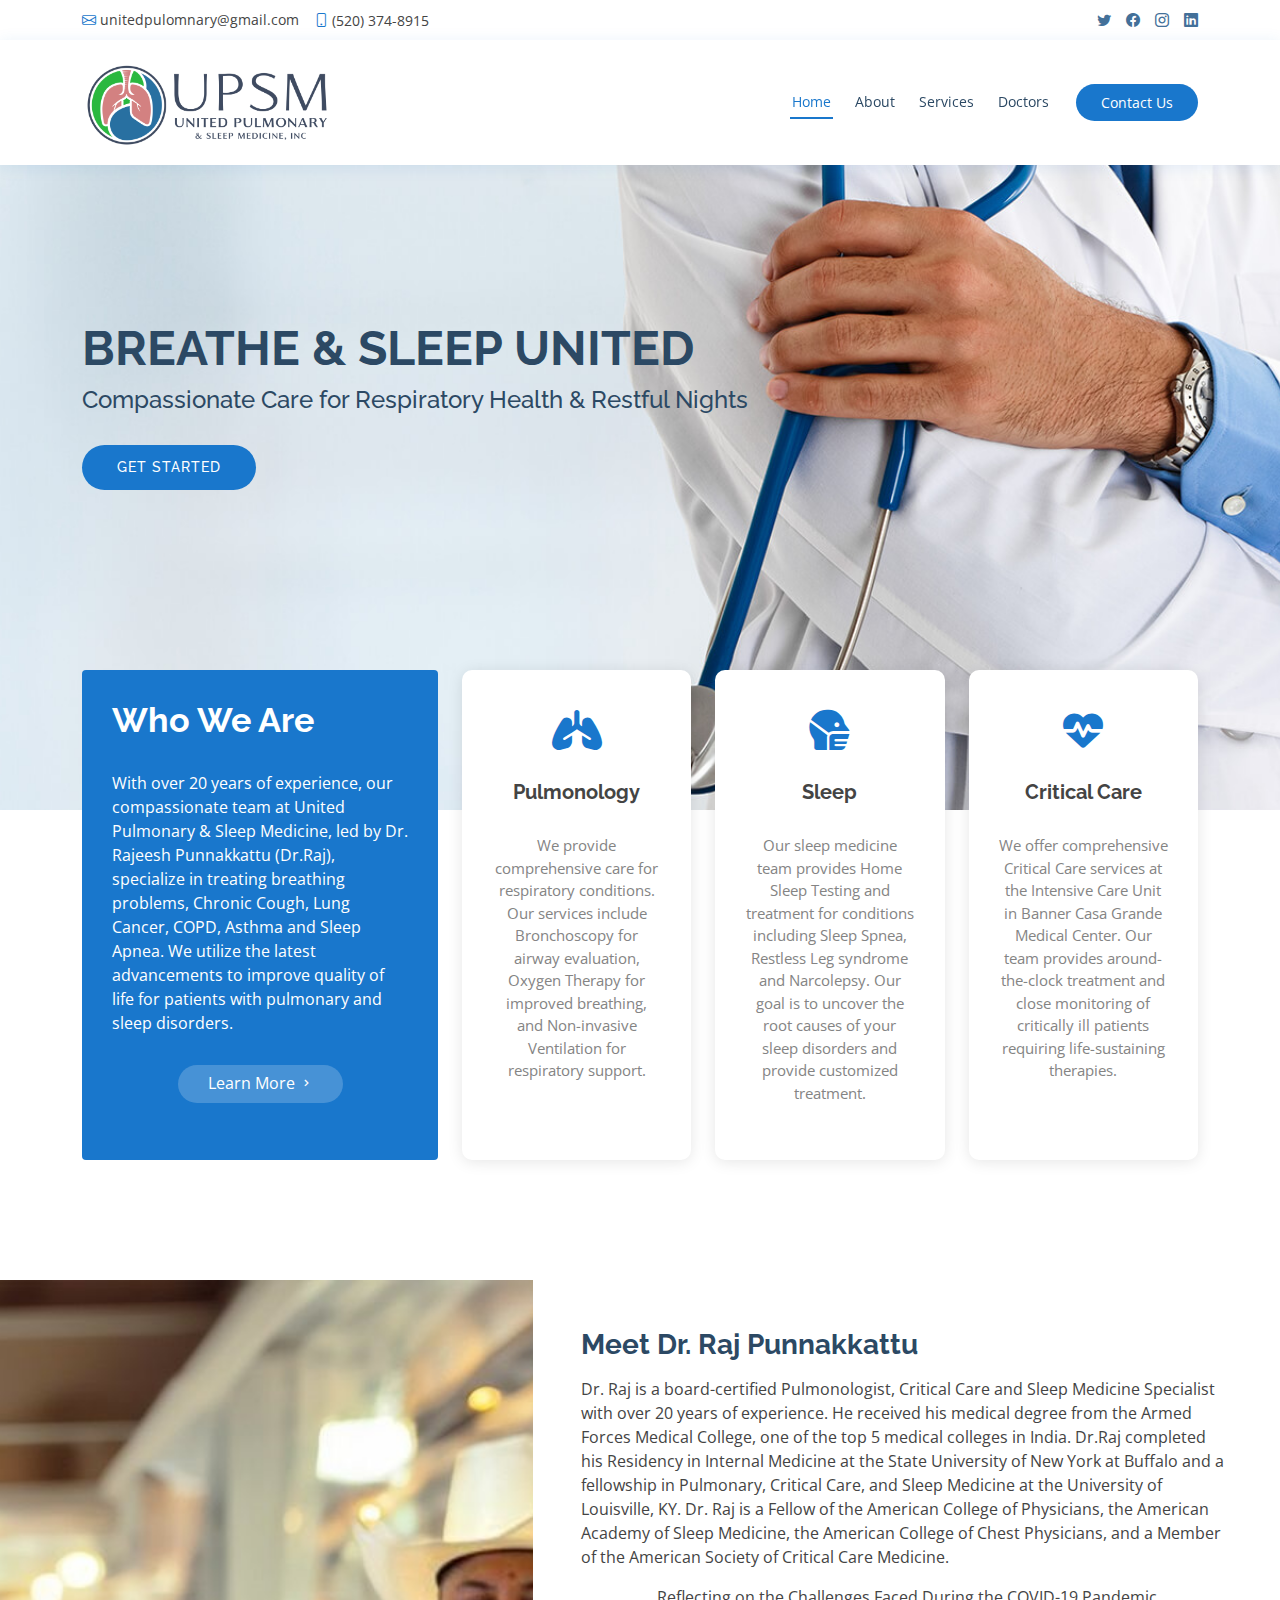
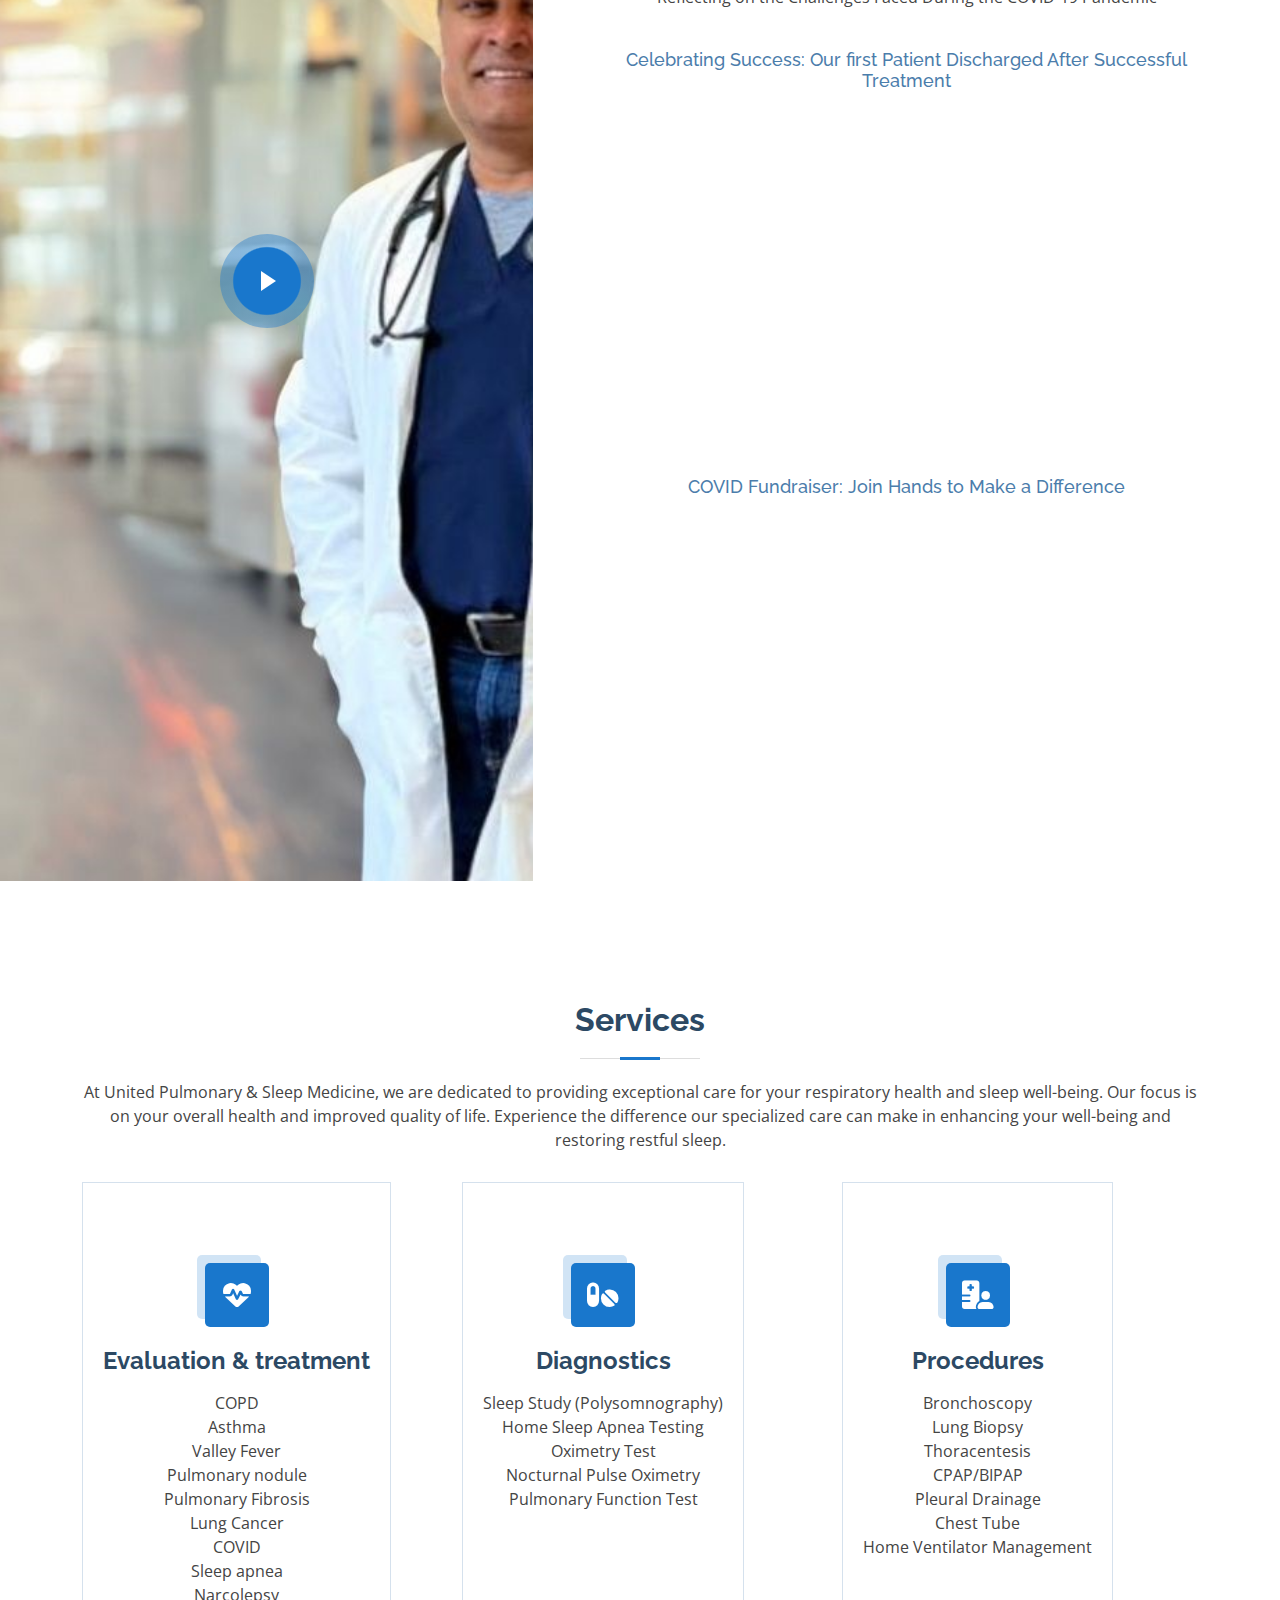
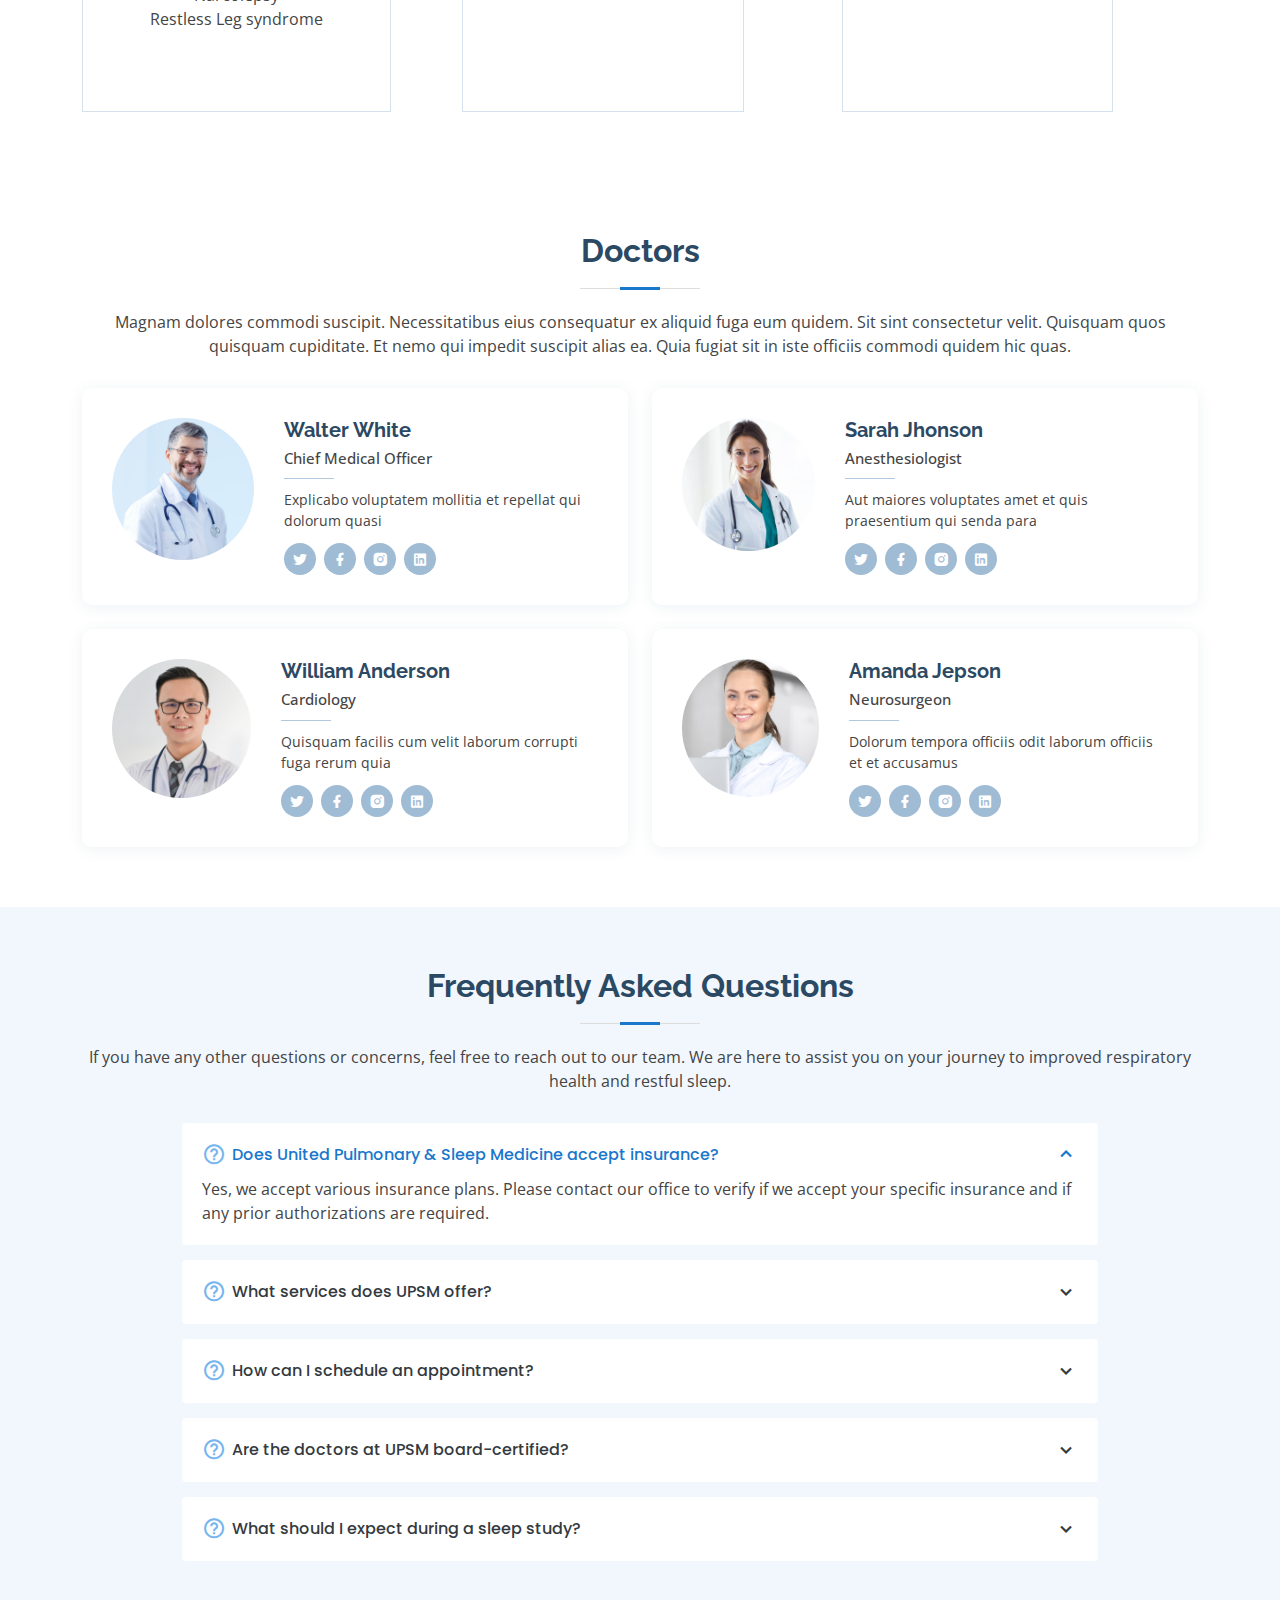
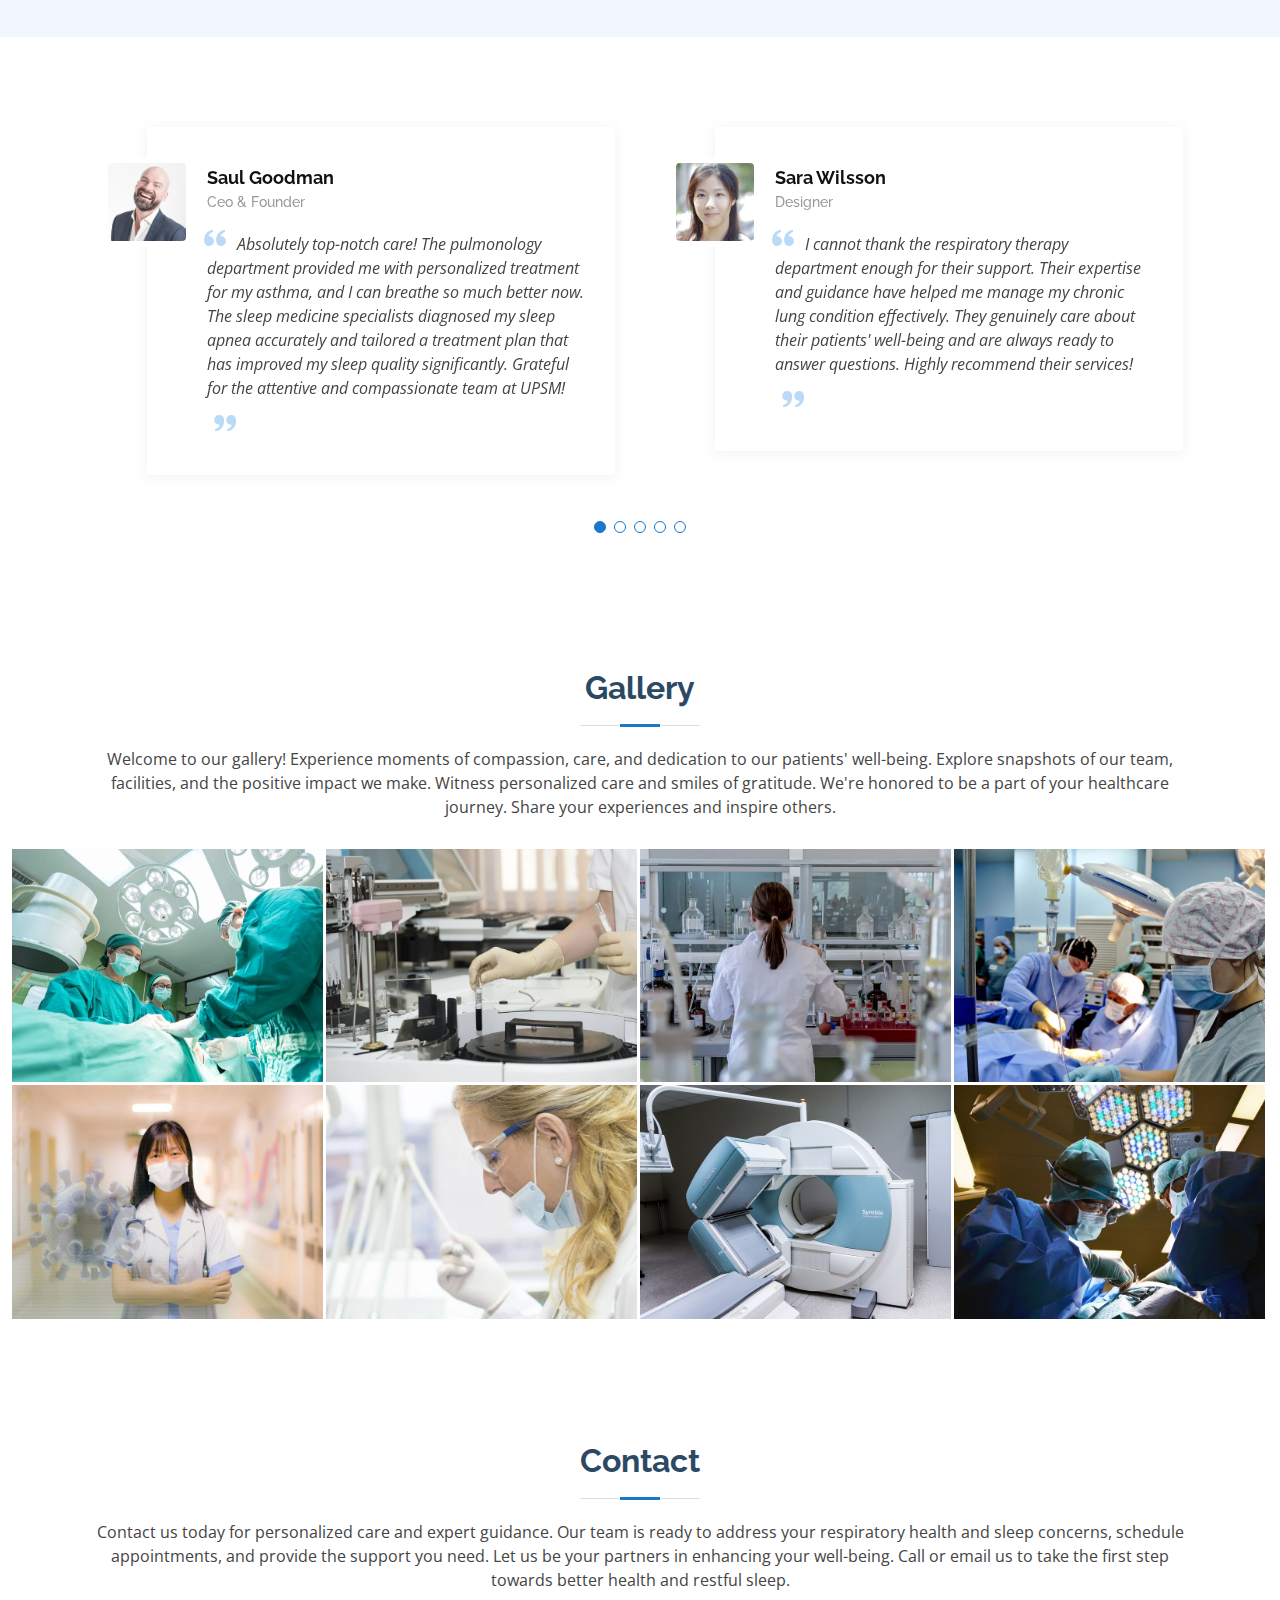
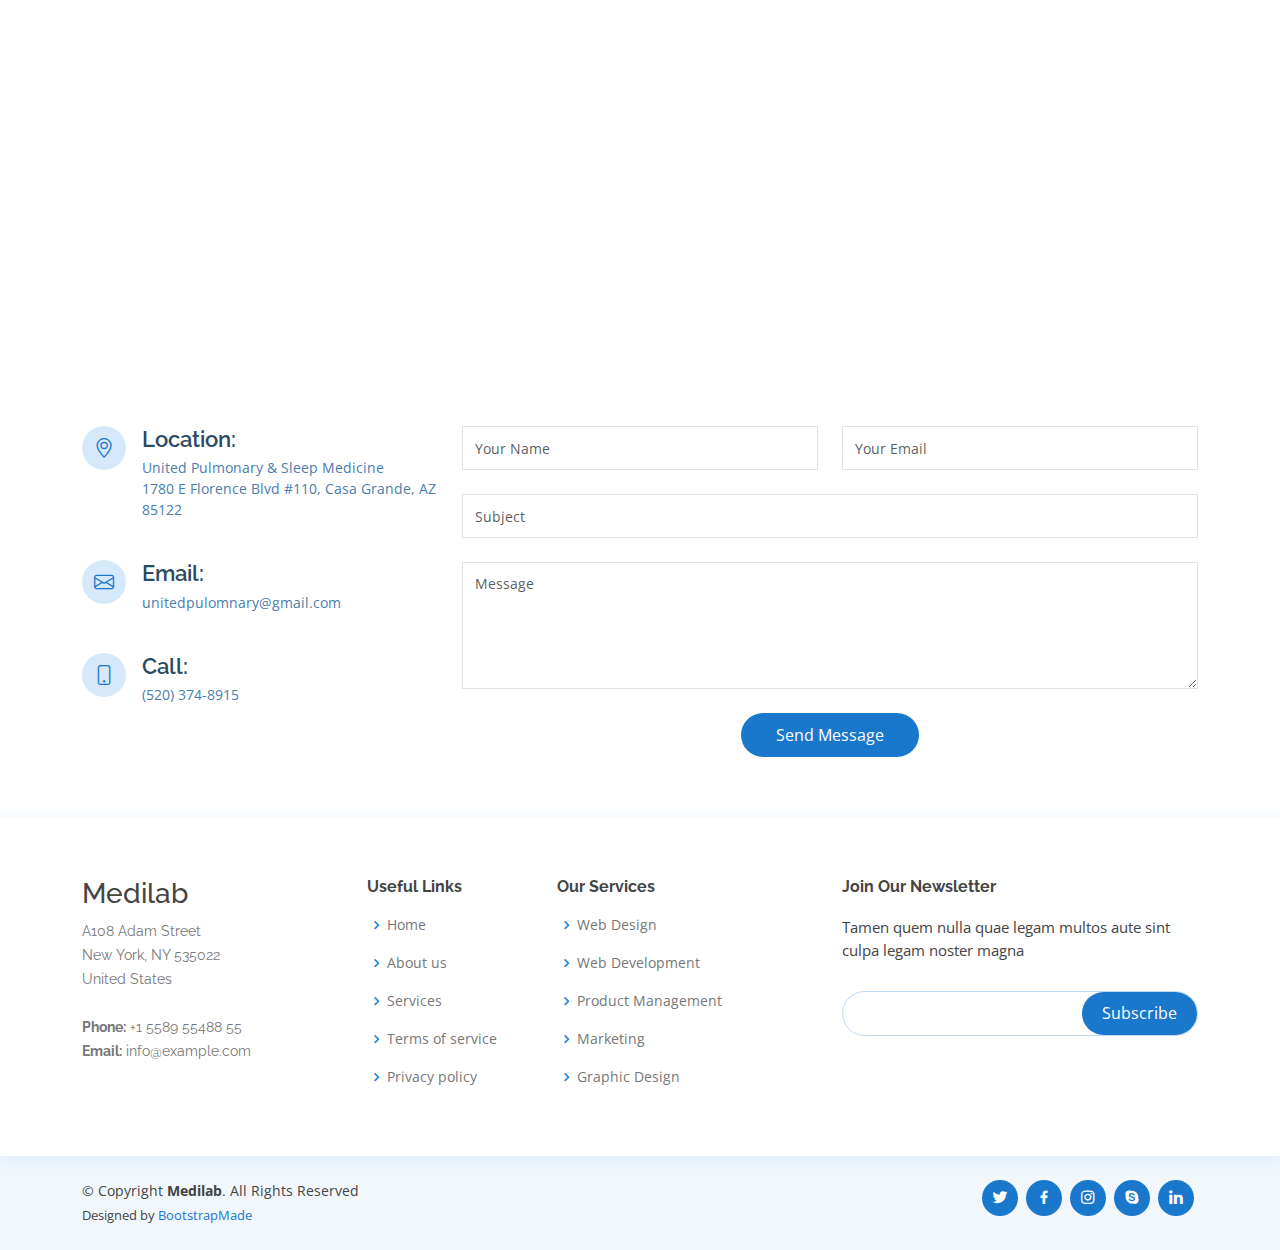
==== commit 91432def: "6th cut" ====
--- a/index.html
+++ b/index.html
@@ -44,7 +44,7 @@
   <div id="topbar" class="d-flex align-items-center fixed-top">
     <div class="container d-flex justify-content-between">
       <div class="contact-info d-flex align-items-center">
-        <i class="bi bi-envelope"></i> <a href="mailto:contact@example.com">office@rajdr.com</a>
+        <i class="bi bi-envelope"></i> <a href="mailto:contact@example.com">unitedpulomnary@gmail.com</a>
         <i class="bi bi-phone"></i> (520) 374-8915
       </div>
       <div class="d-none d-lg-flex social-links align-items-center">
@@ -69,31 +69,12 @@
           <li><a class="nav-link scrollto active" href="#hero">Home</a></li>
           <li><a class="nav-link scrollto" href="#about">About</a></li>
           <li><a class="nav-link scrollto" href="#services">Services</a></li>
-          <li><a class="nav-link scrollto" href="#departments">Departments</a></li>
-          <li><a class="nav-link scrollto" href="#doctors">Doctors</a></li>
-          <li class="dropdown"><a href="#"><span>Drop Down</span> <i class="bi bi-chevron-down"></i></a>
-            <ul>
-              <li><a href="#">Drop Down 1</a></li>
-              <li class="dropdown"><a href="#"><span>Deep Drop Down</span> <i class="bi bi-chevron-right"></i></a>
-                <ul>
-                  <li><a href="#">Deep Drop Down 1</a></li>
-                  <li><a href="#">Deep Drop Down 2</a></li>
-                  <li><a href="#">Deep Drop Down 3</a></li>
-                  <li><a href="#">Deep Drop Down 4</a></li>
-                  <li><a href="#">Deep Drop Down 5</a></li>
-                </ul>
-              </li>
-              <li><a href="#">Drop Down 2</a></li>
-              <li><a href="#">Drop Down 3</a></li>
-              <li><a href="#">Drop Down 4</a></li>
-            </ul>
-          </li>
-          <li><a class="nav-link scrollto" href="#contact">Contact</a></li>
+          <li><a class="nav-link scrollto" href="#doctors">Doctors</a></li>          
         </ul>
         <i class="bi bi-list mobile-nav-toggle"></i>
       </nav><!-- .navbar -->
 
-      <a href="#appointment" class="appointment-btn scrollto"><span class="d-none d-md-inline">Make an</span> Appointment</a>
+      <a href="#contactform" class="appointment-btn scrollto"><span class="d-none d-md-inline">Contact Us</span> </a>
 
     </div>
   </header><!-- End Header -->
@@ -119,7 +100,7 @@
               <h3>Who We Are</h3>
               <p>
 				<!-- With over 15 years of experience, our compassionate team at United Pulmonary & Sleep Medicine, led by Dr. Rajeesh Punnakkattu (Dr.Raj), specializes in diagnosing and treating pulmonary and sleep disorders. We utilize the latest medical advancements to improve quality of life for patients with breathing problems, chronic cough, sleep apnea, COPD, asthma, lung cancer. -->
-					With over 15 years of experience, our compassionate team at United Pulmonary & Sleep Medicine, led by Dr. Rajeesh Punnakkattu (Dr.Raj), specialize in treating breathing problems, Chronic Cough, Lung Cancer, COPD, Asthma and Sleep Apnea. We utilize the latest advancements to improve quality of life for patients with pulmonary and sleep disorders.</p>
+					With over 20 years of experience, our compassionate team at United Pulmonary & Sleep Medicine, led by Dr. Rajeesh Punnakkattu (Dr.Raj), specialize in treating breathing problems, Chronic Cough, Lung Cancer, COPD, Asthma and Sleep Apnea. We utilize the latest advancements to improve quality of life for patients with pulmonary and sleep disorders.</p>
               <div class="text-center">
                 <a href="#about" class="more-btn">Learn More <i class="bx bx-chevron-right"></i></a>
               </div>
@@ -209,217 +190,53 @@
           <div class="col-lg-4 col-md-6 d-flex align-items-stretch">
             <div class="icon-box">
               <div class="icon"><i class="fas fa-heartbeat"></i></div>
-              <h4><a href="">Pulmonary Medicine Expertise</a></h4>
-              <p>Comprehensive care for asthma, COPD, and lung disease. Personalized treatment plans to improve breathing.</p>
-            </div>
-          </div>
-
-          <div class="col-lg-4 col-md-6 d-flex align-items-stretch mt-4 mt-md-0">
+              <h4><a href="">Evaluation & treatment</a></h4>			
+				  COPD<br>
+				  Asthma<br>
+				  Valley Fever<br>
+				  Pulmonary nodule<br>
+				  Pulmonary Fibrosis<br>
+				  Lung Cancer<br>
+				  COVID<br>
+				  Sleep apnea<br>
+				  Narcolepsy<br>
+				  Restless Leg syndrome<br>				
+            </div>
+          </div>
+		  
+		  <div class="col-lg-4 col-md-6 d-flex align-items-stretch mt-4 mt-md-0">
             <div class="icon-box">
               <div class="icon"><i class="fas fa-pills"></i></div>
-              <h4><a href="">Sleep Disorder Evaluation</a></h4>
-              <p>Thorough assessments for sleep disorders. Diagnosing apnea, insomnia, and more.</p>
+              <h4><a href="">Diagnostics</a></h4>
+				  Sleep Study (Polysomnography)<br>
+				  Home Sleep Apnea Testing<br>
+				  Oximetry Test<br>
+				  Nocturnal Pulse Oximetry<br>
+				  Pulmonary Function Test<br>
+
             </div>
           </div>
 
           <div class="col-lg-4 col-md-6 d-flex align-items-stretch mt-4 mt-lg-0">
             <div class="icon-box">
               <div class="icon"><i class="fas fa-hospital-user"></i></div>
-              <h4><a href="">Sleep Apnea Management</a></h4>
-              <p>Effective treatments for better sleep. CPAP therapy and lifestyle adjustments.</p>
-            </div>
-          </div>
-
-          <div class="col-lg-4 col-md-6 d-flex align-items-stretch mt-4">
-            <div class="icon-box">
-              <div class="icon"><i class="fas fa-dna"></i></div>
-              <h4><a href="">Respiratory Therapy</a></h4>
-              <p>Manage chronic conditions with expert support. Improve lung function and well-being.</p>
-            </div>
-          </div>
-
-          <div class="col-lg-4 col-md-6 d-flex align-items-stretch mt-4">
-            <div class="icon-box">
-              <div class="icon"><i class="fas fa-wheelchair"></i></div>
-              <h4><a href="">Sleep Hygiene Education</a></h4>
-              <p>Learn healthy sleep habits for quality rest. Create a conducive sleep environment.</p>
-            </div>
-          </div>
-
-          <div class="col-lg-4 col-md-6 d-flex align-items-stretch mt-4">
-            <div class="icon-box">
-              <div class="icon"><i class="fas fa-notes-medical"></i></div>
-              <h4><a href="">Patient-Centered Care</a></h4>
-              <p>Compassionate team prioritizing your comfort. Involved in your treatment journey.</p>
-            </div>
-          </div>
-
-        </div>
-
+              <h4><a href="">Procedures</a></h4>
+				  Bronchoscopy<br>
+				  Lung Biopsy<br>
+				  Thoracentesis<br>
+				  CPAP/BIPAP<br>
+				  Pleural Drainage<br>
+				  Chest Tube<br>
+				  Home Ventilator Management<br>
+            </div>
+          </div>
+		  
+
+     
+
+          
       </div>
     </section><!-- End Services Section -->
-
-    <!-- ======= Appointment Section ======= -->
-    <section id="appointment" class="appointment section-bg">
-      <div class="container">
-
-        <div class="section-title">
-          <h2>Make an Appointment</h2>
-          <p>Our team is here to address your questions, schedule appointments, and provide the support you need. Reach out today to embark on your journey to better breathing and restful sleep. Let us be your partners in enhancing your well-being.</p>
-        </div>
-
-        <form action="forms/appointment.php" method="post" role="form" class="php-email-form">
-          <div class="row">
-            <div class="col-md-4 form-group">
-              <input type="text" name="name" class="form-control" id="name" placeholder="Your Name" data-rule="minlen:4" data-msg="Please enter at least 4 chars">
-              <div class="validate"></div>
-            </div>
-            <div class="col-md-4 form-group mt-3 mt-md-0">
-              <input type="email" class="form-control" name="email" id="email" placeholder="Your Email" data-rule="email" data-msg="Please enter a valid email">
-              <div class="validate"></div>
-            </div>
-            <div class="col-md-4 form-group mt-3 mt-md-0">
-              <input type="tel" class="form-control" name="phone" id="phone" placeholder="Your Phone" data-rule="minlen:4" data-msg="Please enter at least 4 chars">
-              <div class="validate"></div>
-            </div>
-          </div>
-          <div class="row">
-            <div class="col-md-4 form-group mt-3">
-              <input type="datetime" name="date" class="form-control datepicker" id="date" placeholder="Appointment Date" data-rule="minlen:4" data-msg="Please enter at least 4 chars">
-              <div class="validate"></div>
-            </div>
-            <div class="col-md-4 form-group mt-3">
-              <select name="department" id="department" class="form-select">
-                <option value="">Select Department</option>
-                <option value="Department 1">Department 1</option>
-                <option value="Department 2">Department 2</option>
-                <option value="Department 3">Department 3</option>
-              </select>
-              <div class="validate"></div>
-            </div>
-            <div class="col-md-4 form-group mt-3">
-              <select name="doctor" id="doctor" class="form-select">
-                <option value="">Select Doctor</option>
-                <option value="Doctor 1">Doctor 1</option>
-                <option value="Doctor 2">Doctor 2</option>
-                <option value="Doctor 3">Doctor 3</option>
-              </select>
-              <div class="validate"></div>
-            </div>
-          </div>
-
-          <div class="form-group mt-3">
-            <textarea class="form-control" name="message" rows="5" placeholder="Message (Optional)"></textarea>
-            <div class="validate"></div>
-          </div>
-          <div class="mb-3">
-            <div class="loading">Loading</div>
-            <div class="error-message"></div>
-            <div class="sent-message">Your appointment request has been sent successfully. Thank you!</div>
-          </div>
-          <div class="text-center"><button type="submit">Make an Appointment</button></div>
-        </form>
-
-      </div>
-    </section><!-- End Appointment Section -->
-
-    <!-- ======= Departments Section ======= -->
-    <section id="departments" class="departments">
-      <div class="container">
-
-        <div class="section-title">
-          <h2>Departments</h2>
-          <p>At United Pulmonary & Sleep Medicine, our dedicated departments work together to provide comprehensive care for your respiratory health and sleep well-being. Experience the difference our specialized care can make in enhancing your overall health and restful sleep.</p>
-        </div>
-
-        <div class="row gy-4">
-          <div class="col-lg-3">
-            <ul class="nav nav-tabs flex-column">
-              <li class="nav-item">
-                <a class="nav-link active show" data-bs-toggle="tab" href="#tab-1">Pulmonology</a>
-              </li>
-              <li class="nav-item">
-                <a class="nav-link" data-bs-toggle="tab" href="#tab-2">Sleep Medicine</a>
-              </li>
-              <li class="nav-item">
-                <a class="nav-link" data-bs-toggle="tab" href="#tab-3">Respiratory Therapy</a>
-              </li>
-              <li class="nav-item">
-                <a class="nav-link" data-bs-toggle="tab" href="#tab-4">Sleep Apnea Clinic</a>
-              </li>
-              <li class="nav-item">
-                <a class="nav-link" data-bs-toggle="tab" href="#tab-5">Patient-Centered Care</a>
-              </li>
-            </ul>
-          </div>
-          <div class="col-lg-9">
-            <div class="tab-content">
-              <div class="tab-pane active show" id="tab-1">
-                <div class="row gy-4">
-                  <div class="col-lg-8 details order-2 order-lg-1">
-                    <h3>Expert Respiratory Care</h3>
-                    <p class="fst-italic">Our Pulmonology Department comprises skilled specialists dedicated to providing top-notch respiratory care.</p>
-                    <p>We diagnose and treat conditions like asthma, COPD, and lung diseases. With personalized treatment plans, we aim to enhance your lung function and overall well-being.</p>
-                  </div>
-                  <div class="col-lg-4 text-center order-1 order-lg-2">
-                    <img src="assets/img/departments-1.jpg" alt="" class="img-fluid">
-                  </div>
-                </div>
-              </div>
-              <div class="tab-pane" id="tab-2">
-                <div class="row gy-4">
-                  <div class="col-lg-8 details order-2 order-lg-1">
-                    <h3>Restful Sleep Solutions</h3>
-                    <p class="fst-italic">The Sleep Medicine Department focuses on sleep disorders, including sleep apnea, insomnia, and restless legs syndrome.</p>
-                    <p>Our specialists conduct thorough evaluations and sleep studies to pinpoint issues and develop effective treatment strategies for better sleep and improved quality of life.</p>
-                  </div>
-                  <div class="col-lg-4 text-center order-1 order-lg-2">
-                    <img src="assets/img/departments-2.jpg" alt="" class="img-fluid">
-                  </div>
-                </div>
-              </div>
-              <div class="tab-pane" id="tab-3">
-                <div class="row gy-4">
-                  <div class="col-lg-8 details order-2 order-lg-1">
-                    <h3>Supportive Breathing Solutions</h3>
-                    <p class="fst-italic">Our Respiratory Therapy Department offers expert support for managing chronic respiratory conditions.</p>
-                    <p>Our respiratory therapists provide education and techniques to improve lung function, helping you lead a more fulfilling and active life.</p>
-                  </div>
-                  <div class="col-lg-4 text-center order-1 order-lg-2">
-                    <img src="assets/img/departments-3.jpg" alt="" class="img-fluid">
-                  </div>
-                </div>
-              </div>
-              <div class="tab-pane" id="tab-4">
-                <div class="row gy-4">
-                  <div class="col-lg-8 details order-2 order-lg-1">
-                    <h3>Comprehensive Apnea Management</h3>
-                    <p class="fst-italic">At our Sleep Apnea Clinic, we specialize in managing sleep apnea.</p>
-                    <p>We offer a range of treatments, including CPAP therapy, lifestyle adjustments, and positional therapy, to promote better sleep and minimize health risks.</p>
-                  </div>
-                  <div class="col-lg-4 text-center order-1 order-lg-2">
-                    <img src="assets/img/departments-4.jpg" alt="" class="img-fluid">
-                  </div>
-                </div>
-              </div>
-              <div class="tab-pane" id="tab-5">
-                <div class="row gy-4">
-                  <div class="col-lg-8 details order-2 order-lg-1">
-                    <h3>Your Well-Being Matters</h3>
-                    <p class="fst-italic">Our Patient-Centered Care Department ensures you receive compassionate, attentive support throughout your healthcare journey.  </p>
-                    <p>We prioritize your comfort, actively involving you in treatment decisions, and addressing your concerns with care and understanding.</p>
-                  </div>
-                  <div class="col-lg-4 text-center order-1 order-lg-2">
-                    <img src="assets/img/departments-5.jpg" alt="" class="img-fluid">
-                  </div>
-                </div>
-              </div>
-            </div>
-          </div>
-        </div>
-
-      </div>
-    </section><!-- End Departments Section -->
 
     <!-- ======= Doctors Section ======= -->
     <section id="doctors" class="doctors">
@@ -529,7 +346,7 @@
               <i class="bx bx-help-circle icon-help"></i> <a data-bs-toggle="collapse" data-bs-target="#faq-list-2" class="collapsed">What services does UPSM offer? <i class="bx bx-chevron-down icon-show"></i><i class="bx bx-chevron-up icon-close"></i></a>
               <div id="faq-list-2" class="collapse" data-bs-parent=".faq-list">
                 <p>
-                  UPSM provides comprehensive care, including pulmonology expertise, sleep disorder evaluation, sleep apnea management, respiratory therapy, sleep hygiene education, and pulmonary rehabilitation.
+                  UPSM provides comprehensive care including pulmonology expertise, sleep disorder evaluation, sleep apnea management, respiratory therapy and sleep hygiene education.
                 </p>
               </div>
             </li>
@@ -748,9 +565,8 @@
         </div>
       </div>
 
-      <div>
-        <iframe style="border:0; width: 100%; height: 350px;" src="https://www.google.com/maps?q=32.880906953451785,-111.71061754662801&z=15&output=embed&hl=en&markers=32.880906953451785,-111.71061754662801%7Clabel:United%20Pulmonary%20%26%20Sleep%20Medicine" frameborder="0" allowfullscreen></iframe>
-      </div>
+      <div>     
+		<iframe style="border:0; width: 100%; height: 350px;" src="https://www.google.com/maps/embed?pb=!1m18!1m12!1m3!1d9789.5502211964!2d-111.71061754662801!3d32.880906953451785!2m3!1f0!2f0!3f0!3m2!1i1024!2i768!4f13.1!3m3!1m2!1s0x872a67a619081a4b%3A0x9bb4667606c6a90e!2sUnited%20Pulmonary%20%26%20Sleep%20Medicine%2C%201780%20E%20Florence%20Blvd%20%23110%2C%20Casa%20Grande%2C%20AZ%2085122!5e0!3m2!1sen!2sus!4v1622241441230!5m2!1sen!2sus" frameborder="0" allowfullscreen></iframe>
 
       <div class="container">
         <div class="row mt-5">
@@ -767,7 +583,7 @@
               <div class="email">
                 <i class="bi bi-envelope"></i>
                 <h4>Email:</h4>
-                <p>office@rajdr.com</p>
+                <p>unitedpulomnary@gmail.com</p>
               </div>
 
               <div class="phone">
@@ -780,7 +596,7 @@
 
           </div>
 
-          <div class="col-lg-8 mt-5 mt-lg-0">
+          <div id="contactform" class="col-lg-8 mt-5 mt-lg-0">
 
             <form action="forms/contact.php" method="post" role="form" class="php-email-form">
               <div class="row">
